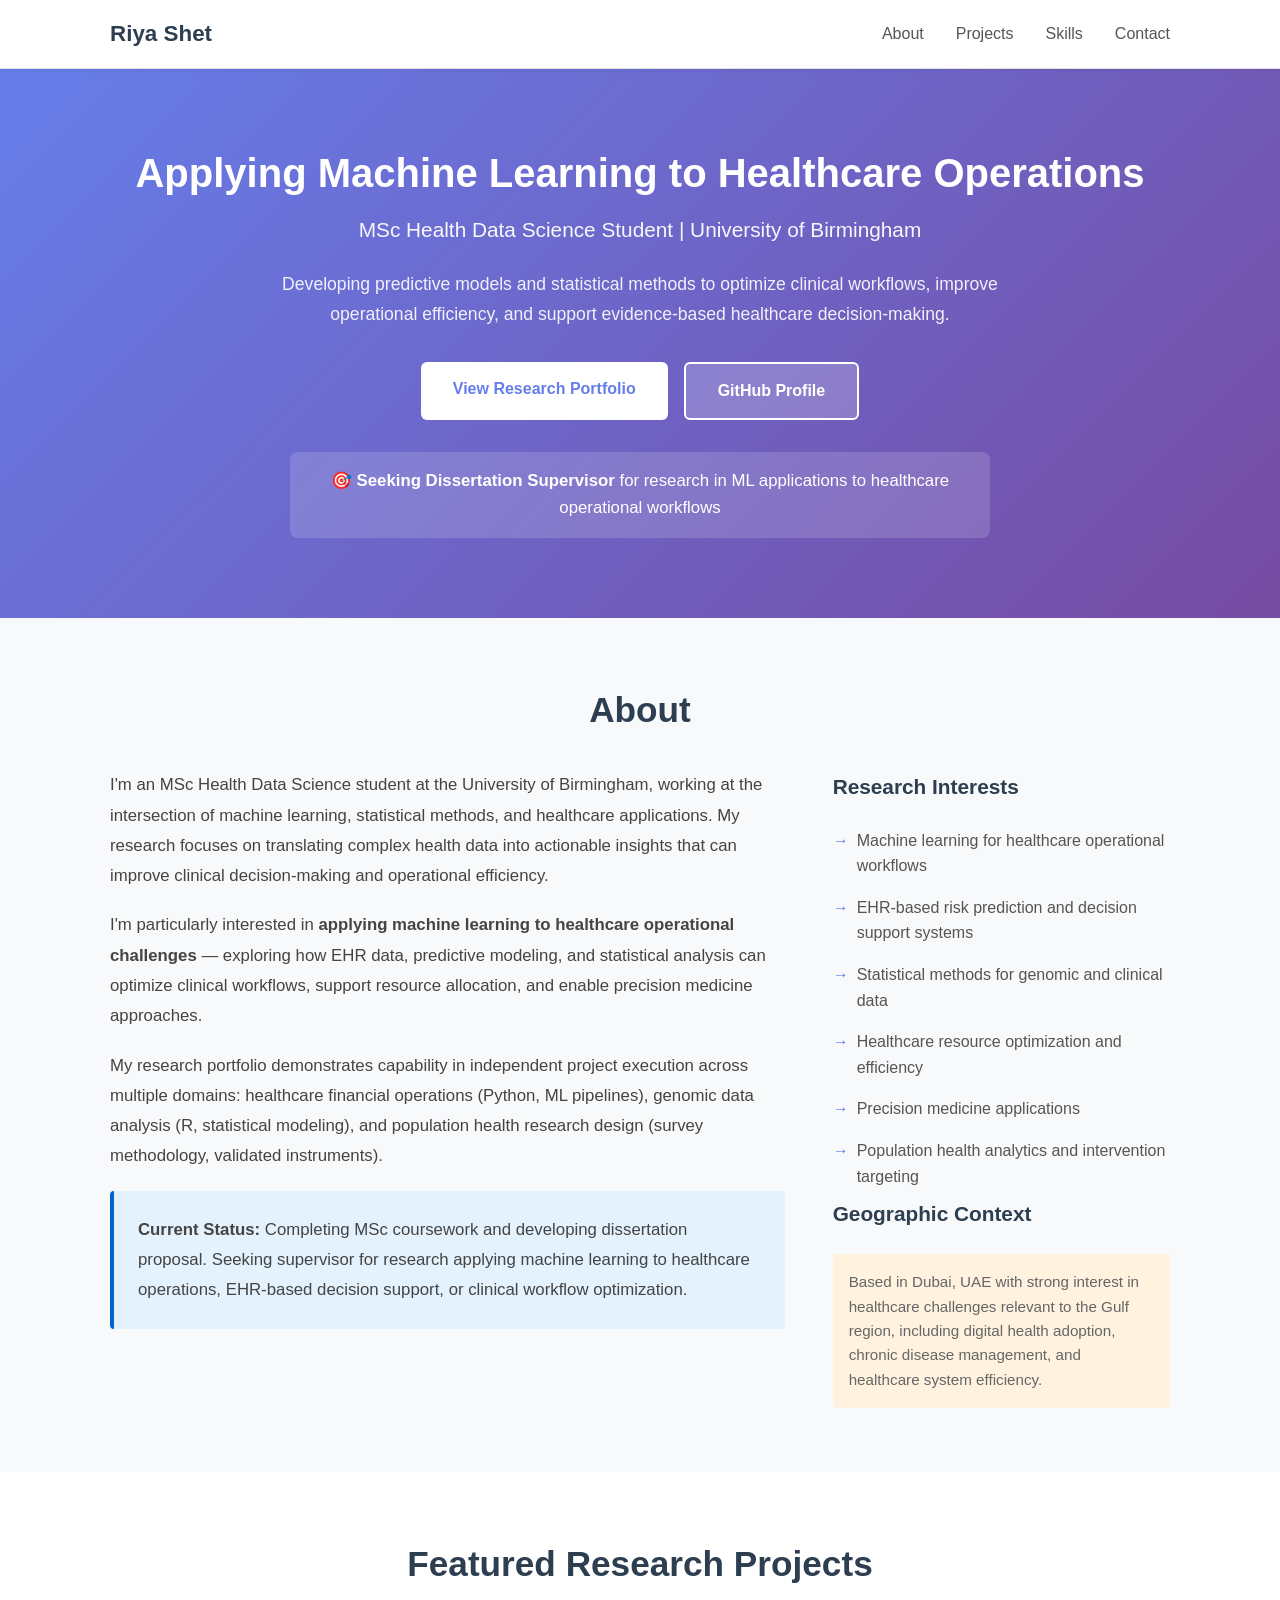
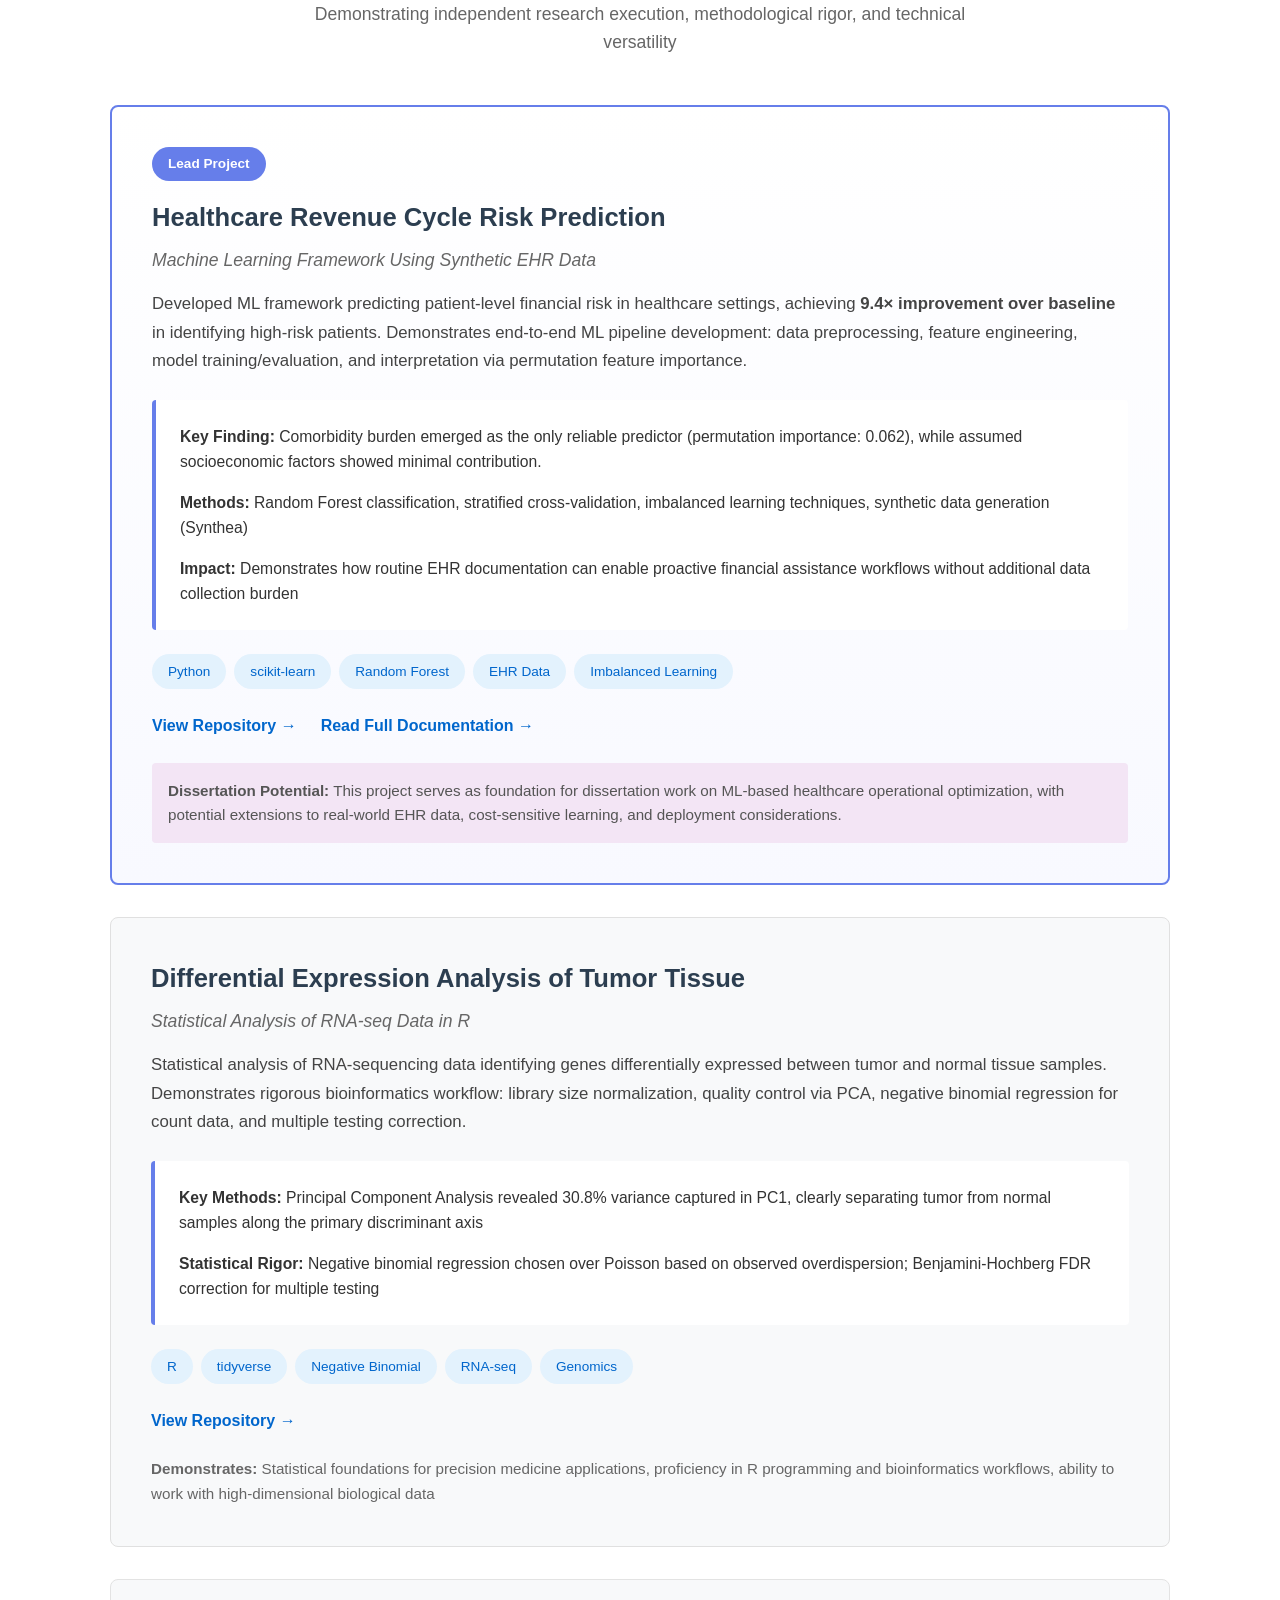
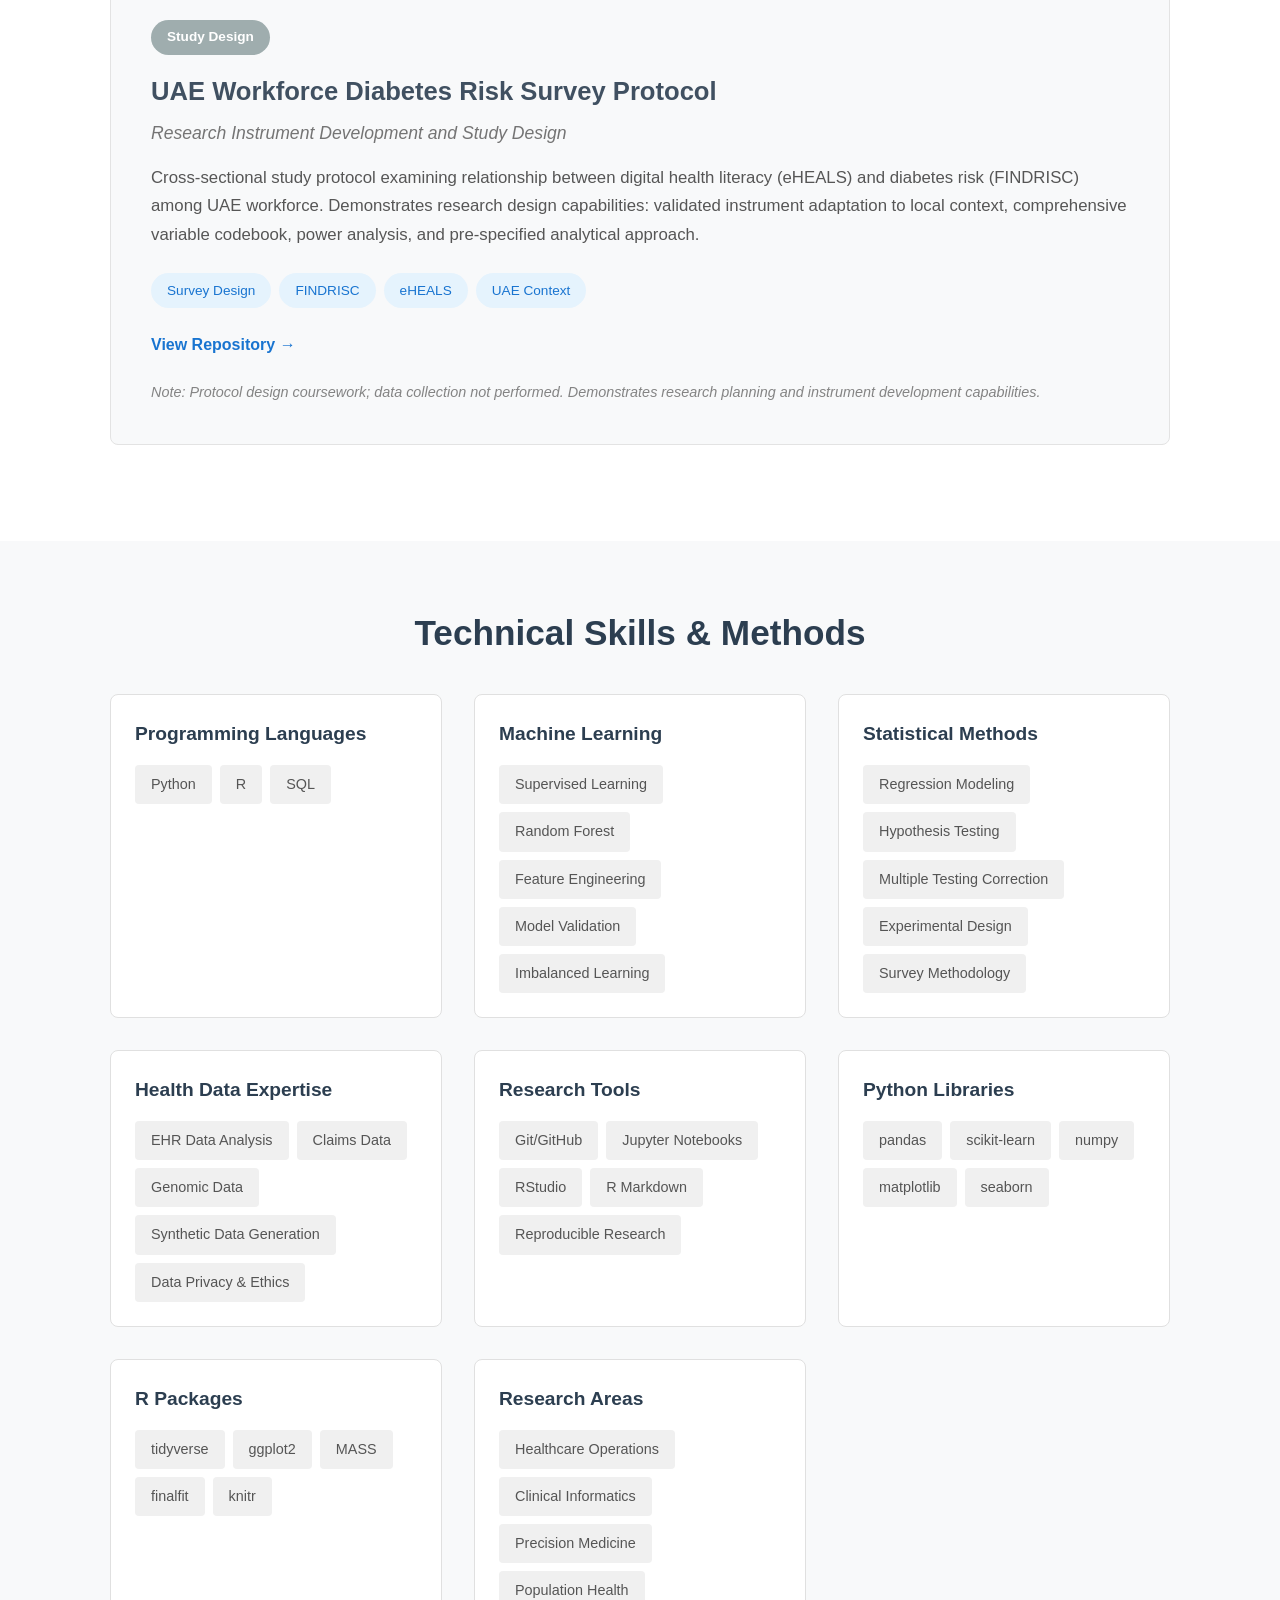
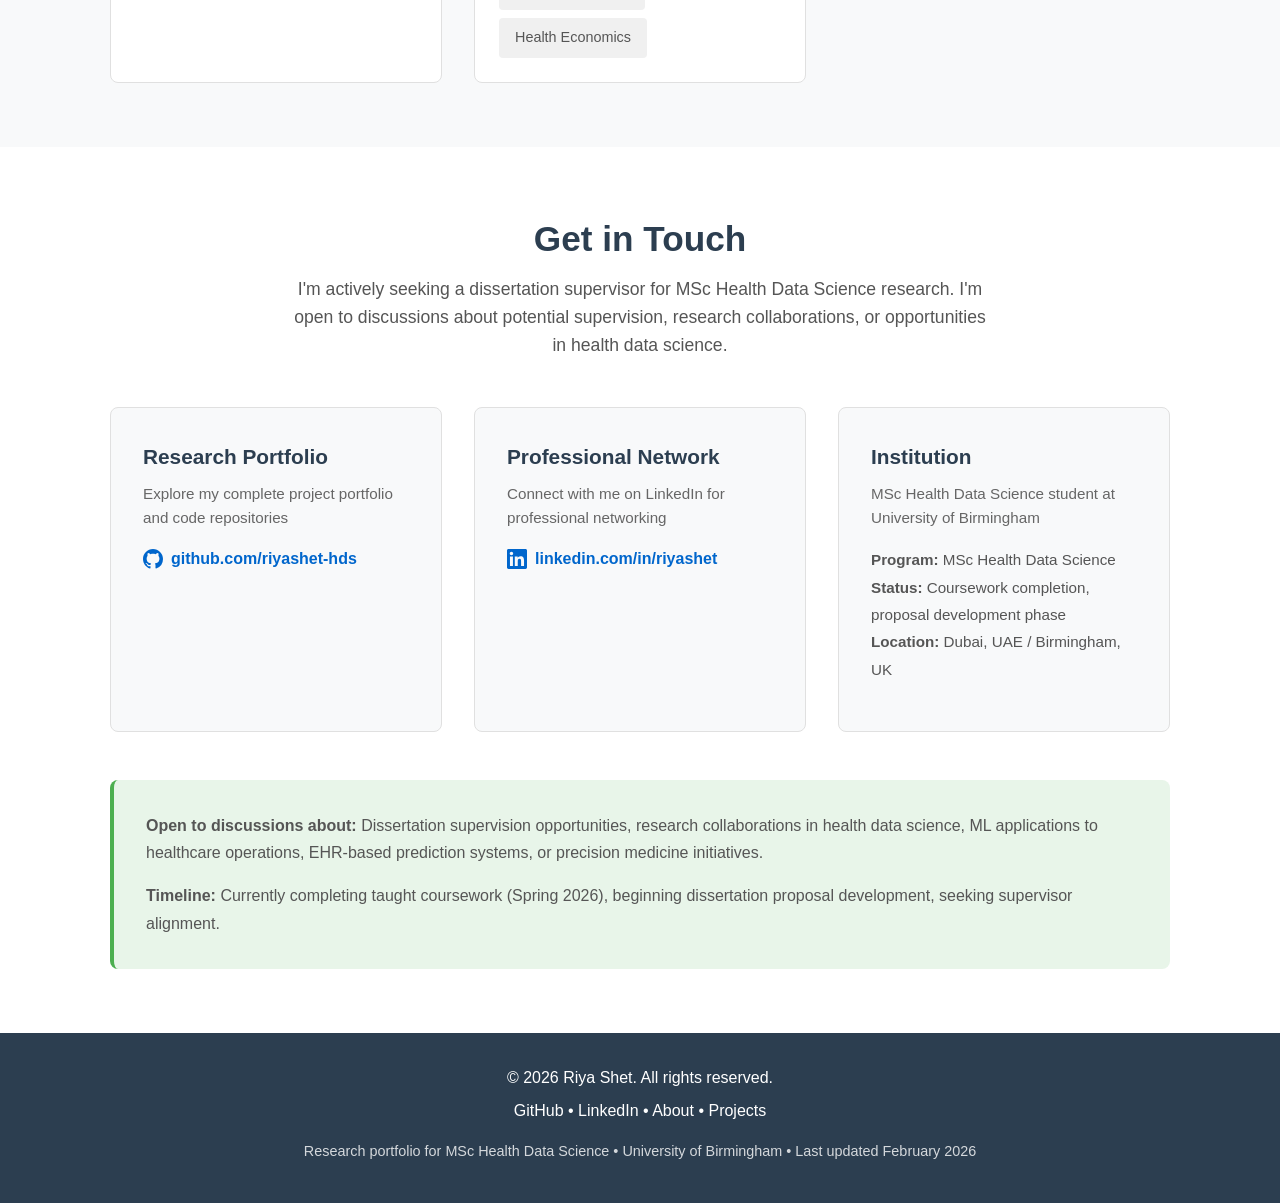
==== index.html @ 06749e17 "Initial website deployment: research portfolio site" ====
<!DOCTYPE html>
<html lang="en">
<head>
    <meta charset="UTF-8">
    <meta name="viewport" content="width=device-width, initial-scale=1.0">
    <meta name="description" content="Riya Shet - MSc Health Data Science student applying machine learning to healthcare operations. Research portfolio and dissertation supervisor seeking.">
    <meta name="keywords" content="health data science, machine learning, healthcare analytics, EHR, University of Birmingham">
    <title>Riya Shet | Health Data Science Research Portfolio</title>
    <link rel="stylesheet" href="styles.css">
</head>
<body>
    <!-- Navigation -->
    <nav class="navbar">
        <div class="container">
            <div class="nav-brand">Riya Shet</div>
            <ul class="nav-menu">
                <li><a href="#about">About</a></li>
                <li><a href="#projects">Projects</a></li>
                <li><a href="#skills">Skills</a></li>
                <li><a href="#contact">Contact</a></li>
            </ul>
        </div>
    </nav>

    <!-- Hero Section -->
    <section class="hero">
        <div class="container">
            <h1 class="hero-title">Applying Machine Learning to Healthcare Operations</h1>
            <p class="hero-subtitle">MSc Health Data Science Student | University of Birmingham</p>
            <p class="hero-description">
                Developing predictive models and statistical methods to optimize clinical workflows, 
                improve operational efficiency, and support evidence-based healthcare decision-making.
            </p>
            <div class="hero-buttons">
                <a href="#projects" class="btn btn-primary">View Research Portfolio</a>
                <a href="https://github.com/riyashet-hds" class="btn btn-secondary" target="_blank">GitHub Profile</a>
            </div>
            <div class="supervisor-seeking">
                <p>🎯 <strong>Seeking Dissertation Supervisor</strong> for research in ML applications to healthcare operational workflows</p>
            </div>
        </div>
    </section>

    <!-- About Section -->
    <section id="about" class="about">
        <div class="container">
            <h2 class="section-title">About</h2>
            <div class="about-content">
                <div class="about-text">
                    <p>
                        I'm an MSc Health Data Science student at the University of Birmingham, 
                        working at the intersection of machine learning, statistical methods, and 
                        healthcare applications. My research focuses on translating complex health 
                        data into actionable insights that can improve clinical decision-making and 
                        operational efficiency.
                    </p>
                    <p>
                        I'm particularly interested in <strong>applying machine learning to healthcare 
                        operational challenges</strong> — exploring how EHR data, predictive modeling, 
                        and statistical analysis can optimize clinical workflows, support resource 
                        allocation, and enable precision medicine approaches.
                    </p>
                    <p>
                        My research portfolio demonstrates capability in independent project execution 
                        across multiple domains: healthcare financial operations (Python, ML pipelines), 
                        genomic data analysis (R, statistical modeling), and population health research 
                        design (survey methodology, validated instruments).
                    </p>
                    <p class="highlight-box">
                        <strong>Current Status:</strong> Completing MSc coursework and developing dissertation 
                        proposal. Seeking supervisor for research applying machine learning to healthcare 
                        operations, EHR-based decision support, or clinical workflow optimization.
                    </p>
                </div>
                <div class="about-research-interests">
                    <h3>Research Interests</h3>
                    <ul class="research-list">
                        <li>Machine learning for healthcare operational workflows</li>
                        <li>EHR-based risk prediction and decision support systems</li>
                        <li>Statistical methods for genomic and clinical data</li>
                        <li>Healthcare resource optimization and efficiency</li>
                        <li>Precision medicine applications</li>
                        <li>Population health analytics and intervention targeting</li>
                    </ul>
                    <h3>Geographic Context</h3>
                    <p class="geography-note">
                        Based in Dubai, UAE with strong interest in healthcare challenges relevant 
                        to the Gulf region, including digital health adoption, chronic disease management, 
                        and healthcare system efficiency.
                    </p>
                </div>
            </div>
        </div>
    </section>

    <!-- Projects Section -->
    <section id="projects" class="projects">
        <div class="container">
            <h2 class="section-title">Featured Research Projects</h2>
            <p class="section-subtitle">
                Demonstrating independent research execution, methodological rigor, and technical versatility
            </p>

            <!-- Project 1: FTR -->
            <div class="project-card featured">
                <div class="project-badge">Lead Project</div>
                <h3 class="project-title">Healthcare Revenue Cycle Risk Prediction</h3>
                <p class="project-tagline">Machine Learning Framework Using Synthetic EHR Data</p>
                <p class="project-description">
                    Developed ML framework predicting patient-level financial risk in healthcare settings, 
                    achieving <strong>9.4× improvement over baseline</strong> in identifying high-risk patients. 
                    Demonstrates end-to-end ML pipeline development: data preprocessing, feature engineering, 
                    model training/evaluation, and interpretation via permutation feature importance.
                </p>
                <div class="project-highlights">
                    <div class="highlight">
                        <strong>Key Finding:</strong> Comorbidity burden emerged as the only reliable predictor 
                        (permutation importance: 0.062), while assumed socioeconomic factors showed minimal contribution.
                    </div>
                    <div class="highlight">
                        <strong>Methods:</strong> Random Forest classification, stratified cross-validation, 
                        imbalanced learning techniques, synthetic data generation (Synthea)
                    </div>
                    <div class="highlight">
                        <strong>Impact:</strong> Demonstrates how routine EHR documentation can enable proactive 
                        financial assistance workflows without additional data collection burden
                    </div>
                </div>
                <div class="project-tech">
                    <span class="tech-tag">Python</span>
                    <span class="tech-tag">scikit-learn</span>
                    <span class="tech-tag">Random Forest</span>
                    <span class="tech-tag">EHR Data</span>
                    <span class="tech-tag">Imbalanced Learning</span>
                </div>
                <div class="project-links">
                    <a href="https://github.com/riyashet-hds/healthcare-ftr-prediction" target="_blank" class="project-link">View Repository →</a>
                    <a href="https://github.com/riyashet-hds/healthcare-ftr-prediction#readme" target="_blank" class="project-link">Read Full Documentation →</a>
                </div>
                <div class="dissertation-connection">
                    <strong>Dissertation Potential:</strong> This project serves as foundation for dissertation work 
                    on ML-based healthcare operational optimization, with potential extensions to real-world EHR data, 
                    cost-sensitive learning, and deployment considerations.
                </div>
            </div>

            <!-- Project 2: Gene Expression -->
            <div class="project-card">
                <h3 class="project-title">Differential Expression Analysis of Tumor Tissue</h3>
                <p class="project-tagline">Statistical Analysis of RNA-seq Data in R</p>
                <p class="project-description">
                    Statistical analysis of RNA-sequencing data identifying genes differentially expressed 
                    between tumor and normal tissue samples. Demonstrates rigorous bioinformatics workflow: 
                    library size normalization, quality control via PCA, negative binomial regression for 
                    count data, and multiple testing correction.
                </p>
                <div class="project-highlights">
                    <div class="highlight">
                        <strong>Key Methods:</strong> Principal Component Analysis revealed 30.8% variance captured 
                        in PC1, clearly separating tumor from normal samples along the primary discriminant axis
                    </div>
                    <div class="highlight">
                        <strong>Statistical Rigor:</strong> Negative binomial regression chosen over Poisson based 
                        on observed overdispersion; Benjamini-Hochberg FDR correction for multiple testing
                    </div>
                </div>
                <div class="project-tech">
                    <span class="tech-tag">R</span>
                    <span class="tech-tag">tidyverse</span>
                    <span class="tech-tag">Negative Binomial</span>
                    <span class="tech-tag">RNA-seq</span>
                    <span class="tech-tag">Genomics</span>
                </div>
                <div class="project-links">
                    <a href="https://github.com/riyashet-hds/gene-expression-analysis" target="_blank" class="project-link">View Repository →</a>
                </div>
                <p class="project-value">
                    <strong>Demonstrates:</strong> Statistical foundations for precision medicine applications, 
                    proficiency in R programming and bioinformatics workflows, ability to work with high-dimensional 
                    biological data
                </p>
            </div>

            <!-- Project 3: Epidemiology Protocol -->
            <div class="project-card supplementary">
                <div class="project-badge secondary">Study Design</div>
                <h3 class="project-title">UAE Workforce Diabetes Risk Survey Protocol</h3>
                <p class="project-tagline">Research Instrument Development and Study Design</p>
                <p class="project-description">
                    Cross-sectional study protocol examining relationship between digital health literacy 
                    (eHEALS) and diabetes risk (FINDRISC) among UAE workforce. Demonstrates research design 
                    capabilities: validated instrument adaptation to local context, comprehensive variable 
                    codebook, power analysis, and pre-specified analytical approach.
                </p>
                <div class="project-tech">
                    <span class="tech-tag">Survey Design</span>
                    <span class="tech-tag">FINDRISC</span>
                    <span class="tech-tag">eHEALS</span>
                    <span class="tech-tag">UAE Context</span>
                </div>
                <div class="project-links">
                    <a href="https://github.com/riyashet-hds/uae-diabetes-survey-protocol" target="_blank" class="project-link">View Repository →</a>
                </div>
                <p class="project-note">
                    <em>Note: Protocol design coursework; data collection not performed. Demonstrates research 
                    planning and instrument development capabilities.</em>
                </p>
            </div>
        </div>
    </section>

    <!-- Skills Section -->
    <section id="skills" class="skills">
        <div class="container">
            <h2 class="section-title">Technical Skills & Methods</h2>
            
            <div class="skills-grid">
                <div class="skill-category">
                    <h3>Programming Languages</h3>
                    <div class="skill-items">
                        <span class="skill-item">Python</span>
                        <span class="skill-item">R</span>
                        <span class="skill-item">SQL</span>
                    </div>
                </div>

                <div class="skill-category">
                    <h3>Machine Learning</h3>
                    <div class="skill-items">
                        <span class="skill-item">Supervised Learning</span>
                        <span class="skill-item">Random Forest</span>
                        <span class="skill-item">Feature Engineering</span>
                        <span class="skill-item">Model Validation</span>
                        <span class="skill-item">Imbalanced Learning</span>
                    </div>
                </div>

                <div class="skill-category">
                    <h3>Statistical Methods</h3>
                    <div class="skill-items">
                        <span class="skill-item">Regression Modeling</span>
                        <span class="skill-item">Hypothesis Testing</span>
                        <span class="skill-item">Multiple Testing Correction</span>
                        <span class="skill-item">Experimental Design</span>
                        <span class="skill-item">Survey Methodology</span>
                    </div>
                </div>

                <div class="skill-category">
                    <h3>Health Data Expertise</h3>
                    <div class="skill-items">
                        <span class="skill-item">EHR Data Analysis</span>
                        <span class="skill-item">Claims Data</span>
                        <span class="skill-item">Genomic Data</span>
                        <span class="skill-item">Synthetic Data Generation</span>
                        <span class="skill-item">Data Privacy & Ethics</span>
                    </div>
                </div>

                <div class="skill-category">
                    <h3>Research Tools</h3>
                    <div class="skill-items">
                        <span class="skill-item">Git/GitHub</span>
                        <span class="skill-item">Jupyter Notebooks</span>
                        <span class="skill-item">RStudio</span>
                        <span class="skill-item">R Markdown</span>
                        <span class="skill-item">Reproducible Research</span>
                    </div>
                </div>

                <div class="skill-category">
                    <h3>Python Libraries</h3>
                    <div class="skill-items">
                        <span class="skill-item">pandas</span>
                        <span class="skill-item">scikit-learn</span>
                        <span class="skill-item">numpy</span>
                        <span class="skill-item">matplotlib</span>
                        <span class="skill-item">seaborn</span>
                    </div>
                </div>

                <div class="skill-category">
                    <h3>R Packages</h3>
                    <div class="skill-items">
                        <span class="skill-item">tidyverse</span>
                        <span class="skill-item">ggplot2</span>
                        <span class="skill-item">MASS</span>
                        <span class="skill-item">finalfit</span>
                        <span class="skill-item">knitr</span>
                    </div>
                </div>

                <div class="skill-category">
                    <h3>Research Areas</h3>
                    <div class="skill-items">
                        <span class="skill-item">Healthcare Operations</span>
                        <span class="skill-item">Clinical Informatics</span>
                        <span class="skill-item">Precision Medicine</span>
                        <span class="skill-item">Population Health</span>
                        <span class="skill-item">Health Economics</span>
                    </div>
                </div>
            </div>
        </div>
    </section>

    <!-- Contact Section -->
    <section id="contact" class="contact">
        <div class="container">
            <h2 class="section-title">Get in Touch</h2>
            <p class="contact-intro">
                I'm actively seeking a dissertation supervisor for MSc Health Data Science research. 
                I'm open to discussions about potential supervision, research collaborations, or 
                opportunities in health data science.
            </p>
            
            <div class="contact-grid">
                <div class="contact-card">
                    <h3>Research Portfolio</h3>
                    <p>Explore my complete project portfolio and code repositories</p>
                    <a href="https://github.com/riyashet-hds" target="_blank" class="contact-link">
                        <svg width="20" height="20" viewBox="0 0 16 16" fill="currentColor">
                            <path d="M8 0C3.58 0 0 3.58 0 8c0 3.54 2.29 6.53 5.47 7.59.4.07.55-.17.55-.38 0-.19-.01-.82-.01-1.49-2.01.37-2.53-.49-2.69-.94-.09-.23-.48-.94-.82-1.13-.28-.15-.68-.52-.01-.53.63-.01 1.08.58 1.23.82.72 1.21 1.87.87 2.33.66.07-.52.28-.87.51-1.07-1.78-.2-3.64-.89-3.64-3.95 0-.87.31-1.59.82-2.15-.08-.2-.36-1.02.08-2.12 0 0 .67-.21 2.2.82.64-.18 1.32-.27 2-.27.68 0 1.36.09 2 .27 1.53-1.04 2.2-.82 2.2-.82.44 1.1.16 1.92.08 2.12.51.56.82 1.27.82 2.15 0 3.07-1.87 3.75-3.65 3.95.29.25.54.73.54 1.48 0 1.07-.01 1.93-.01 2.2 0 .21.15.46.55.38A8.013 8.013 0 0016 8c0-4.42-3.58-8-8-8z"/>
                        </svg>
                        github.com/riyashet-hds
                    </a>
                </div>

                <div class="contact-card">
                    <h3>Professional Network</h3>
                    <p>Connect with me on LinkedIn for professional networking</p>
                    <a href="https://www.linkedin.com/in/riyashet" target="_blank" class="contact-link">
                        <svg width="20" height="20" viewBox="0 0 24 24" fill="currentColor">
                            <path d="M20.447 20.452h-3.554v-5.569c0-1.328-.027-3.037-1.852-3.037-1.853 0-2.136 1.445-2.136 2.939v5.667H9.351V9h3.414v1.561h.046c.477-.9 1.637-1.85 3.37-1.85 3.601 0 4.267 2.37 4.267 5.455v6.286zM5.337 7.433c-1.144 0-2.063-.926-2.063-2.065 0-1.138.92-2.063 2.063-2.063 1.14 0 2.064.925 2.064 2.063 0 1.139-.925 2.065-2.064 2.065zm1.782 13.019H3.555V9h3.564v11.452zM22.225 0H1.771C.792 0 0 .774 0 1.729v20.542C0 23.227.792 24 1.771 24h20.451C23.2 24 24 23.227 24 22.271V1.729C24 .774 23.2 0 22.222 0h.003z"/>
                        </svg>
                        linkedin.com/in/riyashet
                    </a>
                </div>

                <div class="contact-card">
                    <h3>Institution</h3>
                    <p>MSc Health Data Science student at University of Birmingham</p>
                    <p class="institution-info">
                        <strong>Program:</strong> MSc Health Data Science<br>
                        <strong>Status:</strong> Coursework completion, proposal development phase<br>
                        <strong>Location:</strong> Dubai, UAE / Birmingham, UK
                    </p>
                </div>
            </div>

            <div class="contact-note">
                <p>
                    <strong>Open to discussions about:</strong> Dissertation supervision opportunities, 
                    research collaborations in health data science, ML applications to healthcare operations, 
                    EHR-based prediction systems, or precision medicine initiatives.
                </p>
                <p>
                    <strong>Timeline:</strong> Currently completing taught coursework (Spring 2026), 
                    beginning dissertation proposal development, seeking supervisor alignment.
                </p>
            </div>
        </div>
    </section>

    <!-- Footer -->
    <footer class="footer">
        <div class="container">
            <p>&copy; 2026 Riya Shet. All rights reserved.</p>
            <p class="footer-links">
                <a href="https://github.com/riyashet-hds" target="_blank">GitHub</a> • 
                <a href="https://www.linkedin.com/in/riyashet" target="_blank">LinkedIn</a> • 
                <a href="#about">About</a> • 
                <a href="#projects">Projects</a>
            </p>
            <p class="footer-note">
                Research portfolio for MSc Health Data Science • University of Birmingham • Last updated February 2026
            </p>
        </div>
    </footer>

    <script>
        // Smooth scrolling for navigation links
        document.querySelectorAll('a[href^="#"]').forEach(anchor => {
            anchor.addEventListener('click', function (e) {
                e.preventDefault();
                const target = document.querySelector(this.getAttribute('href'));
                if (target) {
                    target.scrollIntoView({
                        behavior: 'smooth',
                        block: 'start'
                    });
                }
            });
        });

        // Add active state to navigation on scroll
        window.addEventListener('scroll', () => {
            const sections = document.querySelectorAll('section[id]');
            const navLinks = document.querySelectorAll('.nav-menu a');
            
            let current = '';
            sections.forEach(section => {
                const sectionTop = section.offsetTop;
                const sectionHeight = section.clientHeight;
                if (window.pageYOffset >= sectionTop - 100) {
                    current = section.getAttribute('id');
                }
            });

            navLinks.forEach(link => {
                link.classList.remove('active');
                if (link.getAttribute('href') === `#${current}`) {
                    link.classList.add('active');
                }
            });
        });
    </script>
</body>
</html>
---- styles.css ----
/* ===========================================
   CSS Reset and Base Styles
   =========================================== */
* {
    margin: 0;
    padding: 0;
    box-sizing: border-box;
}

html {
    scroll-behavior: smooth;
}

body {
    font-family: -apple-system, BlinkMacSystemFont, 'Segoe UI', 'Roboto', 'Helvetica', 'Arial', sans-serif;
    line-height: 1.6;
    color: #333;
    background-color: #ffffff;
}

.container {
    max-width: 1100px;
    margin: 0 auto;
    padding: 0 20px;
}

/* ===========================================
   Navigation
   =========================================== */
.navbar {
    background-color: #ffffff;
    border-bottom: 1px solid #e0e0e0;
    position: sticky;
    top: 0;
    z-index: 1000;
    box-shadow: 0 2px 4px rgba(0,0,0,0.05);
}

.navbar .container {
    display: flex;
    justify-content: space-between;
    align-items: center;
    padding: 1rem 20px;
}

.nav-brand {
    font-size: 1.4rem;
    font-weight: 600;
    color: #2c3e50;
}

.nav-menu {
    display: flex;
    list-style: none;
    gap: 2rem;
}

.nav-menu a {
    text-decoration: none;
    color: #555;
    font-weight: 500;
    transition: color 0.3s ease;
}

.nav-menu a:hover,
.nav-menu a.active {
    color: #0066cc;
}

/* ===========================================
   Hero Section
   =========================================== */
.hero {
    background: linear-gradient(135deg, #667eea 0%, #764ba2 100%);
    color: white;
    padding: 5rem 0;
    text-align: center;
}

.hero-title {
    font-size: 2.5rem;
    font-weight: 700;
    margin-bottom: 1rem;
    line-height: 1.2;
}

.hero-subtitle {
    font-size: 1.3rem;
    margin-bottom: 1.5rem;
    opacity: 0.95;
}

.hero-description {
    font-size: 1.1rem;
    max-width: 800px;
    margin: 0 auto 2rem;
    opacity: 0.9;
    line-height: 1.7;
}

.hero-buttons {
    display: flex;
    gap: 1rem;
    justify-content: center;
    margin-bottom: 2rem;
}

.btn {
    padding: 0.9rem 2rem;
    border-radius: 6px;
    text-decoration: none;
    font-weight: 600;
    transition: all 0.3s ease;
    display: inline-block;
}

.btn-primary {
    background-color: white;
    color: #667eea;
}

.btn-primary:hover {
    transform: translateY(-2px);
    box-shadow: 0 4px 12px rgba(0,0,0,0.2);
}

.btn-secondary {
    background-color: rgba(255,255,255,0.2);
    color: white;
    border: 2px solid white;
}

.btn-secondary:hover {
    background-color: rgba(255,255,255,0.3);
    transform: translateY(-2px);
}

.supervisor-seeking {
    background-color: rgba(255,255,255,0.15);
    padding: 1rem 2rem;
    border-radius: 8px;
    max-width: 700px;
    margin: 0 auto;
}

.supervisor-seeking p {
    font-size: 1.05rem;
    margin: 0;
}

/* ===========================================
   Section Styling
   =========================================== */
section {
    padding: 4rem 0;
}

.section-title {
    font-size: 2.2rem;
    color: #2c3e50;
    margin-bottom: 0.5rem;
    text-align: center;
}

.section-subtitle {
    text-align: center;
    color: #666;
    font-size: 1.1rem;
    margin-bottom: 3rem;
    max-width: 700px;
    margin-left: auto;
    margin-right: auto;
}

/* ===========================================
   About Section
   =========================================== */
.about {
    background-color: #f8f9fa;
}

.about-content {
    display: grid;
    grid-template-columns: 2fr 1fr;
    gap: 3rem;
    margin-top: 2rem;
}

.about-text p {
    margin-bottom: 1.2rem;
    font-size: 1.05rem;
    line-height: 1.8;
    color: #444;
}

.highlight-box {
    background-color: #e3f2fd;
    padding: 1.5rem;
    border-left: 4px solid #0066cc;
    border-radius: 4px;
}

.about-research-interests h3 {
    color: #2c3e50;
    margin-bottom: 1rem;
    font-size: 1.3rem;
}

.research-list {
    list-style: none;
    padding-left: 0;
}

.research-list li {
    padding: 0.5rem 0;
    padding-left: 1.5rem;
    position: relative;
    color: #555;
}

.research-list li:before {
    content: "→";
    position: absolute;
    left: 0;
    color: #667eea;
    font-weight: bold;
}

.geography-note {
    background-color: #fff3e0;
    padding: 1rem;
    border-radius: 4px;
    margin-top: 1.5rem;
    font-size: 0.95rem;
    color: #666;
}

/* ===========================================
   Projects Section
   =========================================== */
.projects {
    background-color: #ffffff;
}

.project-card {
    background-color: #f8f9fa;
    border: 1px solid #e0e0e0;
    border-radius: 8px;
    padding: 2.5rem;
    margin-bottom: 2rem;
    transition: transform 0.3s ease, box-shadow 0.3s ease;
    position: relative;
}

.project-card:hover {
    transform: translateY(-4px);
    box-shadow: 0 8px 24px rgba(0,0,0,0.1);
}

.project-card.featured {
    border: 2px solid #667eea;
    background: linear-gradient(to bottom, #ffffff 0%, #f8f9ff 100%);
}

.project-card.supplementary {
    opacity: 0.9;
}

.project-badge {
    display: inline-block;
    background-color: #667eea;
    color: white;
    padding: 0.4rem 1rem;
    border-radius: 20px;
    font-size: 0.85rem;
    font-weight: 600;
    margin-bottom: 1rem;
}

.project-badge.secondary {
    background-color: #95a5a6;
}

.project-title {
    font-size: 1.6rem;
    color: #2c3e50;
    margin-bottom: 0.5rem;
}

.project-tagline {
    color: #666;
    font-size: 1.1rem;
    margin-bottom: 1rem;
    font-style: italic;
}

.project-description {
    font-size: 1.05rem;
    line-height: 1.7;
    color: #444;
    margin-bottom: 1.5rem;
}

.project-highlights {
    background-color: #ffffff;
    border-left: 4px solid #667eea;
    padding: 1.5rem;
    margin: 1.5rem 0;
    border-radius: 4px;
}

.highlight {
    margin-bottom: 1rem;
    font-size: 0.98rem;
    line-height: 1.6;
}

.highlight:last-child {
    margin-bottom: 0;
}

.project-tech {
    display: flex;
    flex-wrap: wrap;
    gap: 0.5rem;
    margin: 1.5rem 0;
}

.tech-tag {
    background-color: #e3f2fd;
    color: #0066cc;
    padding: 0.4rem 1rem;
    border-radius: 20px;
    font-size: 0.85rem;
    font-weight: 500;
}

.project-links {
    display: flex;
    gap: 1.5rem;
    margin: 1.5rem 0;
}

.project-link {
    color: #0066cc;
    text-decoration: none;
    font-weight: 600;
    font-size: 1rem;
    transition: color 0.3s ease;
}

.project-link:hover {
    color: #667eea;
    text-decoration: underline;
}

.dissertation-connection {
    background-color: #f3e5f5;
    padding: 1rem;
    border-radius: 4px;
    margin-top: 1.5rem;
    font-size: 0.95rem;
    color: #555;
}

.project-value {
    margin-top: 1rem;
    font-size: 0.95rem;
    color: #666;
}

.project-note {
    font-size: 0.9rem;
    color: #777;
    margin-top: 1rem;
}

/* ===========================================
   Skills Section
   =========================================== */
.skills {
    background-color: #f8f9fa;
}

.skills-grid {
    display: grid;
    grid-template-columns: repeat(auto-fit, minmax(280px, 1fr));
    gap: 2rem;
    margin-top: 2rem;
}

.skill-category {
    background-color: white;
    padding: 1.5rem;
    border-radius: 8px;
    border: 1px solid #e0e0e0;
}

.skill-category h3 {
    color: #2c3e50;
    margin-bottom: 1rem;
    font-size: 1.2rem;
}

.skill-items {
    display: flex;
    flex-wrap: wrap;
    gap: 0.5rem;
}

.skill-item {
    background-color: #f0f0f0;
    padding: 0.5rem 1rem;
    border-radius: 4px;
    font-size: 0.9rem;
    color: #555;
}

/* ===========================================
   Contact Section
   =========================================== */
.contact {
    background-color: #ffffff;
}

.contact-intro {
    text-align: center;
    font-size: 1.1rem;
    max-width: 700px;
    margin: 0 auto 3rem;
    color: #555;
}

.contact-grid {
    display: grid;
    grid-template-columns: repeat(auto-fit, minmax(300px, 1fr));
    gap: 2rem;
    margin-bottom: 3rem;
}

.contact-card {
    background-color: #f8f9fa;
    padding: 2rem;
    border-radius: 8px;
    border: 1px solid #e0e0e0;
}

.contact-card h3 {
    color: #2c3e50;
    margin-bottom: 0.5rem;
    font-size: 1.3rem;
}

.contact-card p {
    color: #666;
    margin-bottom: 1rem;
    font-size: 0.95rem;
}

.contact-link {
    display: inline-flex;
    align-items: center;
    gap: 0.5rem;
    color: #0066cc;
    text-decoration: none;
    font-weight: 600;
    transition: color 0.3s ease;
}

.contact-link:hover {
    color: #667eea;
}

.institution-info {
    line-height: 1.8;
    font-size: 0.95rem !important;
    color: #555 !important;
}

.contact-note {
    background-color: #e8f5e9;
    padding: 2rem;
    border-radius: 8px;
    border-left: 4px solid #4caf50;
}

.contact-note p {
    margin-bottom: 1rem;
    color: #555;
    line-height: 1.7;
}

.contact-note p:last-child {
    margin-bottom: 0;
}

/* ===========================================
   Footer
   =========================================== */
.footer {
    background-color: #2c3e50;
    color: white;
    padding: 2rem 0;
    text-align: center;
}

.footer p {
    margin-bottom: 0.5rem;
}

.footer-links a {
    color: white;
    text-decoration: none;
    transition: color 0.3s ease;
}

.footer-links a:hover {
    color: #667eea;
}

.footer-note {
    font-size: 0.9rem;
    opacity: 0.8;
    margin-top: 1rem !important;
}

/* ===========================================
   Responsive Design
   =========================================== */
@media (max-width: 768px) {
    .nav-menu {
        gap: 1rem;
        font-size: 0.9rem;
    }
    
    .hero-title {
        font-size: 2rem;
    }
    
    .hero-subtitle {
        font-size: 1.1rem;
    }
    
    .hero-description {
        font-size: 1rem;
    }
    
    .hero-buttons {
        flex-direction: column;
        align-items: stretch;
    }
    
    .about-content {
        grid-template-columns: 1fr;
        gap: 2rem;
    }
    
    .skills-grid {
        grid-template-columns: 1fr;
    }
    
    .contact-grid {
        grid-template-columns: 1fr;
    }
    
    .project-links {
        flex-direction: column;
        gap: 0.5rem;
    }
}

@media (max-width: 480px) {
    .hero {
        padding: 3rem 0;
    }
    
    section {
        padding: 3rem 0;
    }
    
    .section-title {
        font-size: 1.8rem;
    }
    
    .project-card {
        padding: 1.5rem;
    }
}
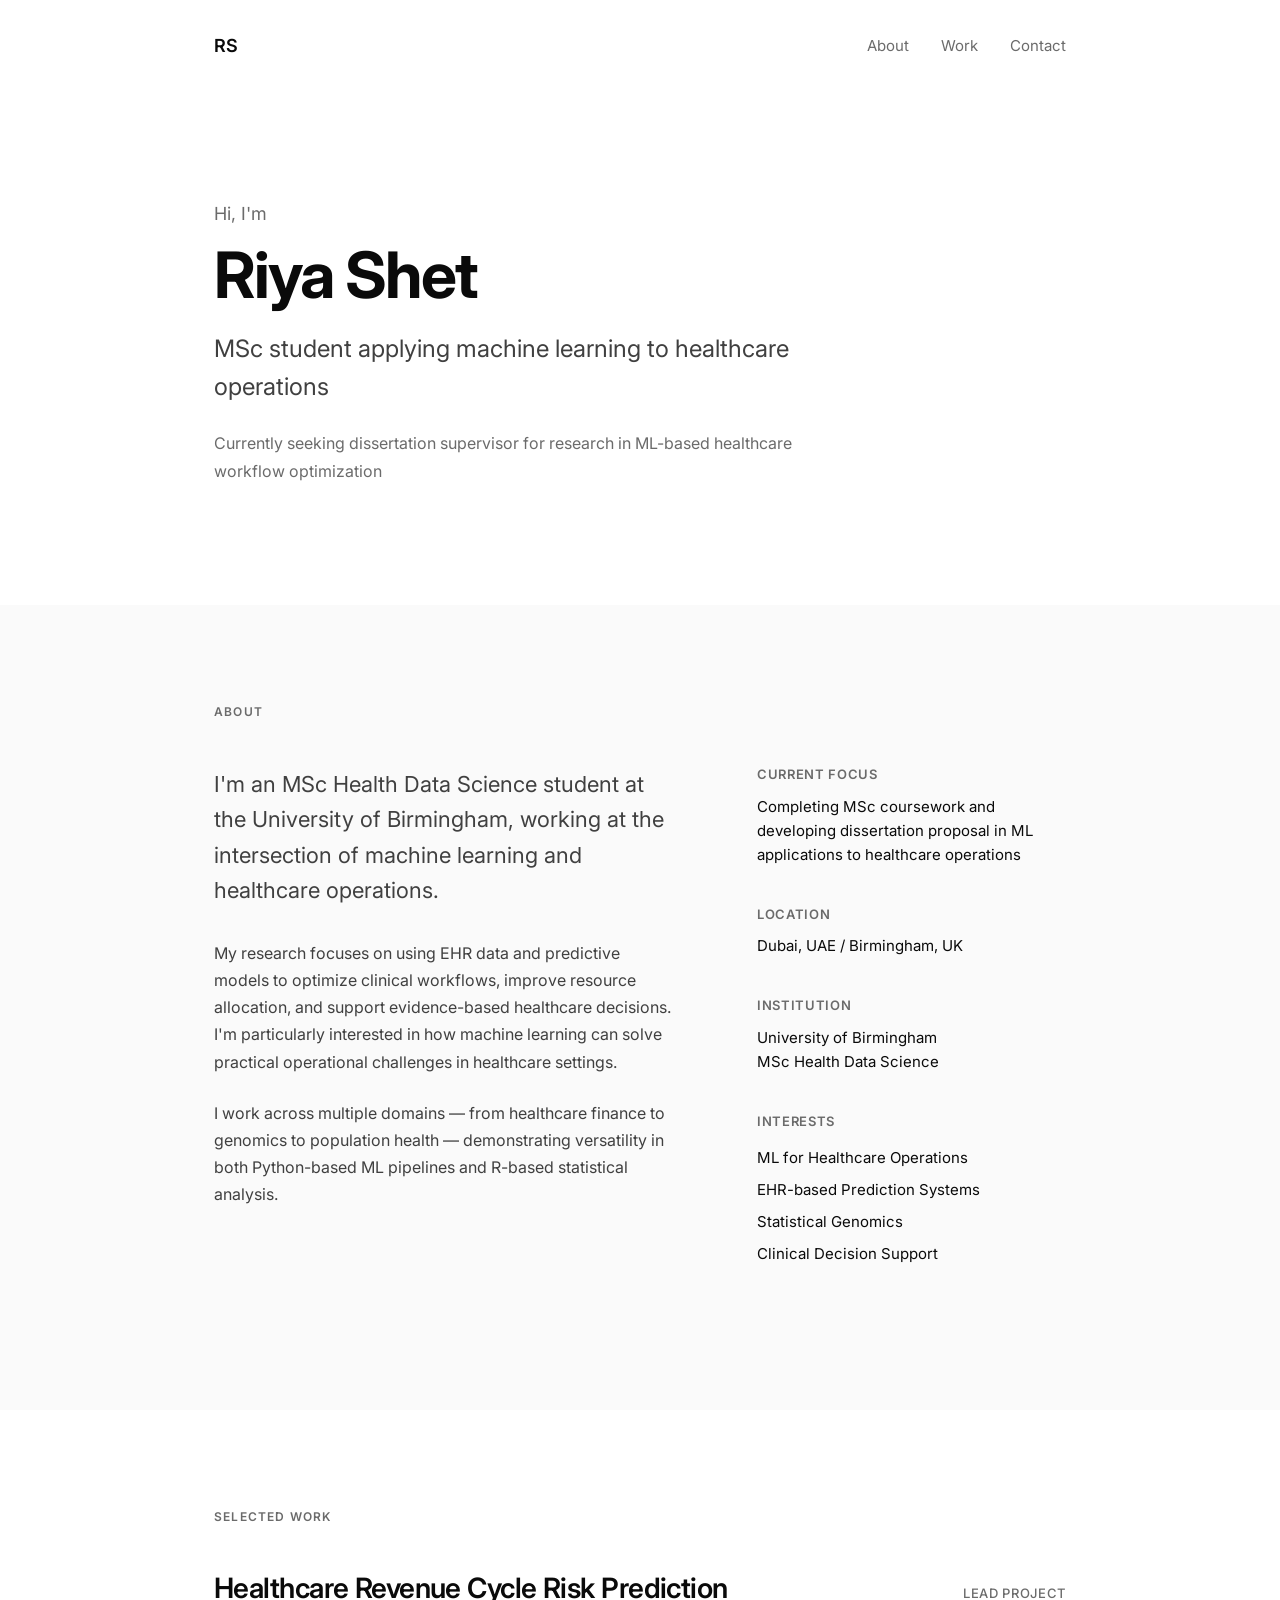
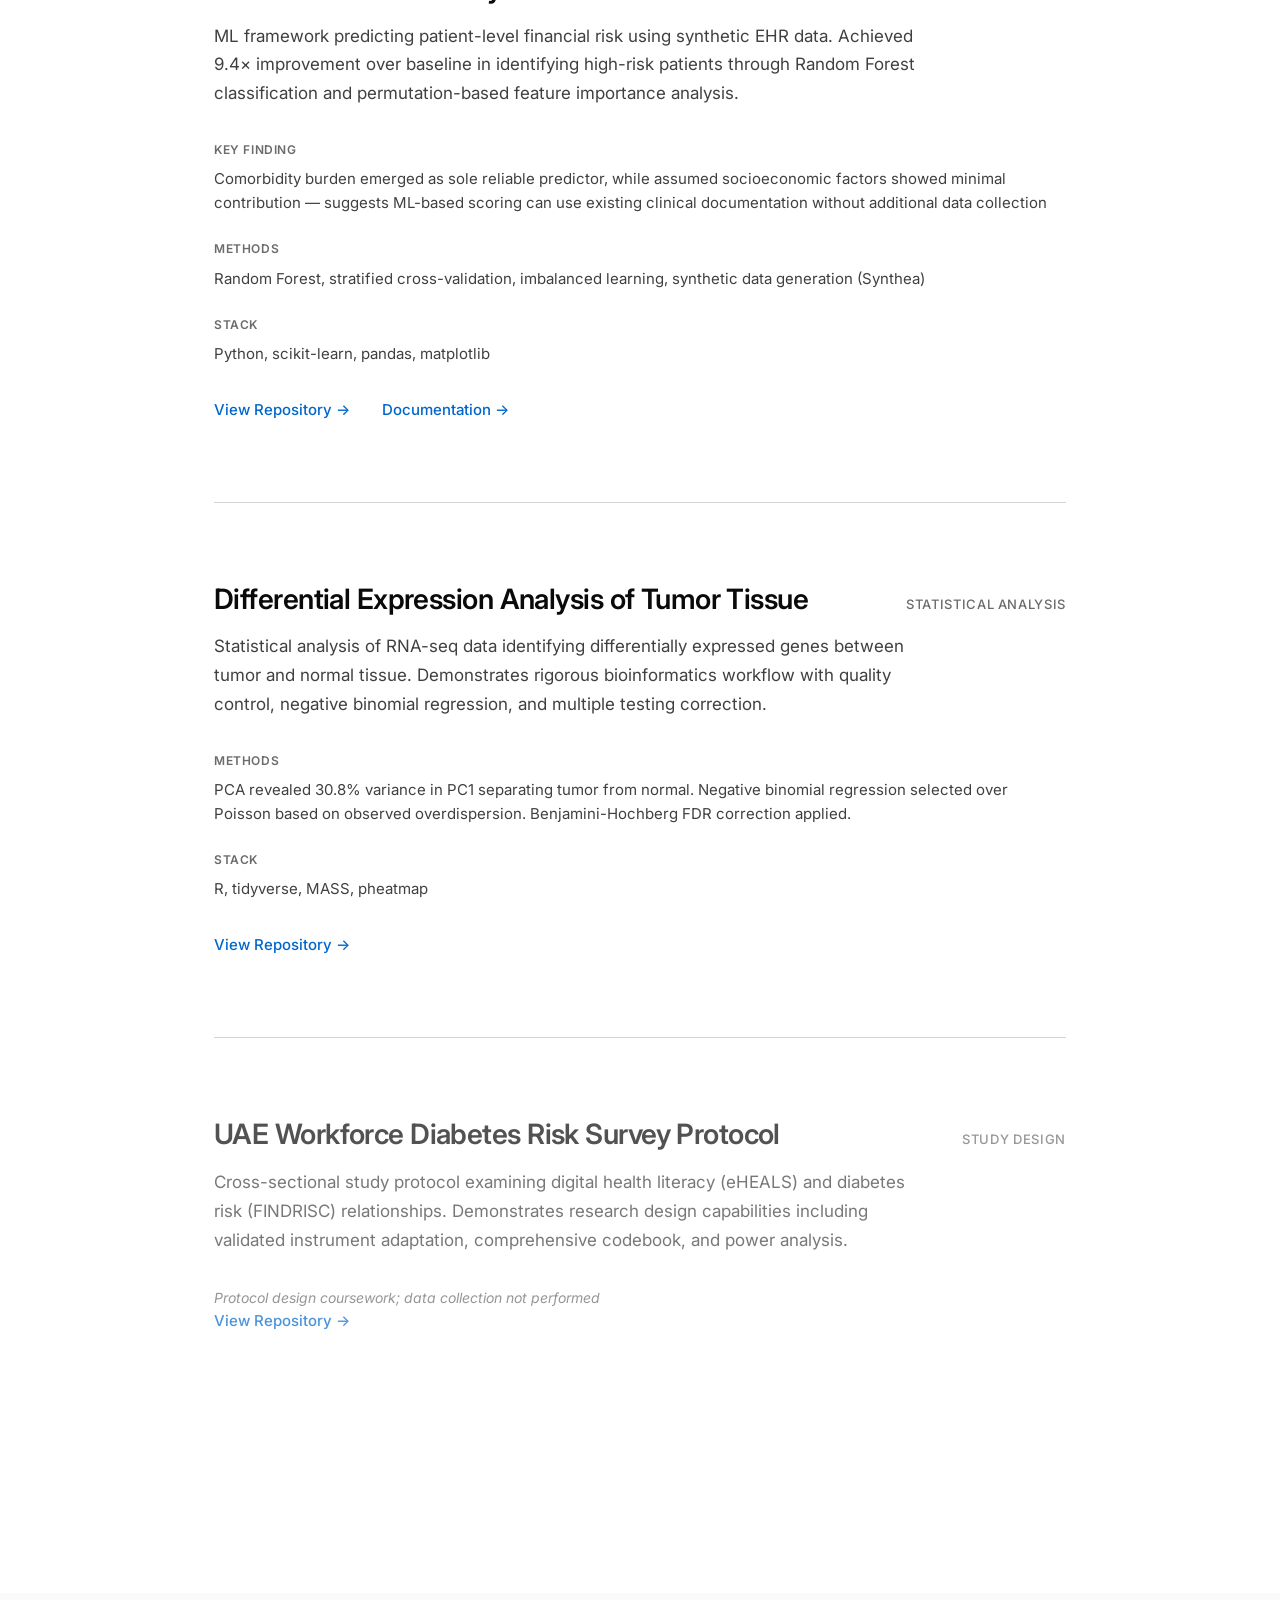
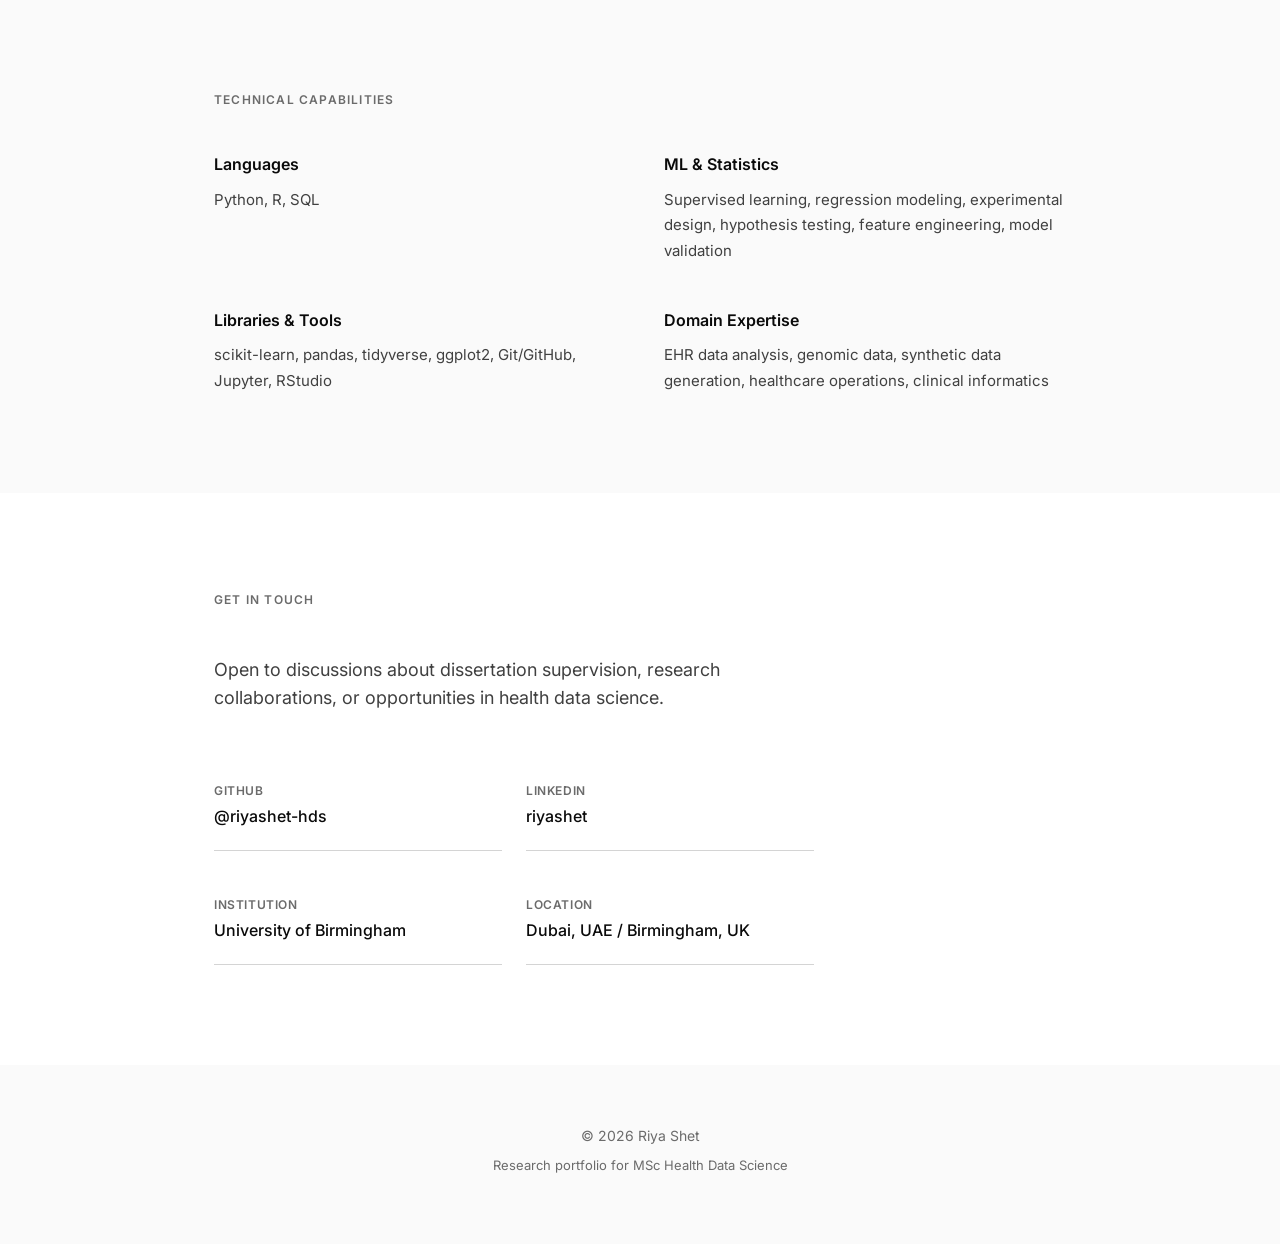
==== commit 08162b88: "Deploy minimal portfolio design" ====
--- a/index.html
+++ b/index.html
@@ -3,416 +3,284 @@
 <head>
     <meta charset="UTF-8">
     <meta name="viewport" content="width=device-width, initial-scale=1.0">
-    <meta name="description" content="Riya Shet - MSc Health Data Science student applying machine learning to healthcare operations. Research portfolio and dissertation supervisor seeking.">
-    <meta name="keywords" content="health data science, machine learning, healthcare analytics, EHR, University of Birmingham">
-    <title>Riya Shet | Health Data Science Research Portfolio</title>
+    <meta name="description" content="Riya Shet - MSc Health Data Science student applying machine learning to healthcare operations.">
+    <title>Riya Shet</title>
     <link rel="stylesheet" href="styles.css">
+    <link rel="preconnect" href="https://fonts.googleapis.com">
+    <link rel="preconnect" href="https://fonts.gstatic.com" crossorigin>
+    <link href="https://fonts.googleapis.com/css2?family=Inter:wght@300;400;500;600;700&display=swap" rel="stylesheet">
 </head>
 <body>
-    <!-- Navigation -->
-    <nav class="navbar">
-        <div class="container">
-            <div class="nav-brand">Riya Shet</div>
-            <ul class="nav-menu">
-                <li><a href="#about">About</a></li>
-                <li><a href="#projects">Projects</a></li>
-                <li><a href="#skills">Skills</a></li>
-                <li><a href="#contact">Contact</a></li>
-            </ul>
-        </div>
-    </nav>
-
-    <!-- Hero Section -->
+    <!-- Simple Header -->
+    <header>
+        <nav>
+            <a href="#" class="logo">RS</a>
+            <div class="nav-links">
+                <a href="#about">About</a>
+                <a href="#work">Work</a>
+                <a href="#contact">Contact</a>
+            </div>
+        </nav>
+    </header>
+
+    <!-- Hero -->
     <section class="hero">
         <div class="container">
-            <h1 class="hero-title">Applying Machine Learning to Healthcare Operations</h1>
-            <p class="hero-subtitle">MSc Health Data Science Student | University of Birmingham</p>
-            <p class="hero-description">
-                Developing predictive models and statistical methods to optimize clinical workflows, 
-                improve operational efficiency, and support evidence-based healthcare decision-making.
-            </p>
-            <div class="hero-buttons">
-                <a href="#projects" class="btn btn-primary">View Research Portfolio</a>
-                <a href="https://github.com/riyashet-hds" class="btn btn-secondary" target="_blank">GitHub Profile</a>
-            </div>
-            <div class="supervisor-seeking">
-                <p>🎯 <strong>Seeking Dissertation Supervisor</strong> for research in ML applications to healthcare operational workflows</p>
-            </div>
-        </div>
-    </section>
-
-    <!-- About Section -->
+            <p class="intro-text">Hi, I'm</p>
+            <h1 class="name">Riya Shet</h1>
+            <p class="tagline">MSc student applying machine learning to healthcare operations</p>
+            <p class="seeking">Currently seeking dissertation supervisor for research in ML-based healthcare workflow optimization</p>
+        </div>
+    </section>
+
+    <!-- About -->
     <section id="about" class="about">
         <div class="container">
-            <h2 class="section-title">About</h2>
-            <div class="about-content">
-                <div class="about-text">
-                    <p>
+            <h2 class="section-label">About</h2>
+            
+            <div class="about-grid">
+                <div class="about-main">
+                    <p class="large-text">
                         I'm an MSc Health Data Science student at the University of Birmingham, 
-                        working at the intersection of machine learning, statistical methods, and 
-                        healthcare applications. My research focuses on translating complex health 
-                        data into actionable insights that can improve clinical decision-making and 
-                        operational efficiency.
+                        working at the intersection of machine learning and healthcare operations.
                     </p>
                     <p>
-                        I'm particularly interested in <strong>applying machine learning to healthcare 
-                        operational challenges</strong> — exploring how EHR data, predictive modeling, 
-                        and statistical analysis can optimize clinical workflows, support resource 
-                        allocation, and enable precision medicine approaches.
+                        My research focuses on using EHR data and predictive models to optimize clinical 
+                        workflows, improve resource allocation, and support evidence-based healthcare decisions. 
+                        I'm particularly interested in how machine learning can solve practical operational 
+                        challenges in healthcare settings.
                     </p>
                     <p>
-                        My research portfolio demonstrates capability in independent project execution 
-                        across multiple domains: healthcare financial operations (Python, ML pipelines), 
-                        genomic data analysis (R, statistical modeling), and population health research 
-                        design (survey methodology, validated instruments).
+                        I work across multiple domains — from healthcare finance to genomics to population 
+                        health — demonstrating versatility in both Python-based ML pipelines and R-based 
+                        statistical analysis.
                     </p>
-                    <p class="highlight-box">
-                        <strong>Current Status:</strong> Completing MSc coursework and developing dissertation 
-                        proposal. Seeking supervisor for research applying machine learning to healthcare 
-                        operations, EHR-based decision support, or clinical workflow optimization.
-                    </p>
-                </div>
-                <div class="about-research-interests">
-                    <h3>Research Interests</h3>
-                    <ul class="research-list">
-                        <li>Machine learning for healthcare operational workflows</li>
-                        <li>EHR-based risk prediction and decision support systems</li>
-                        <li>Statistical methods for genomic and clinical data</li>
-                        <li>Healthcare resource optimization and efficiency</li>
-                        <li>Precision medicine applications</li>
-                        <li>Population health analytics and intervention targeting</li>
-                    </ul>
-                    <h3>Geographic Context</h3>
-                    <p class="geography-note">
-                        Based in Dubai, UAE with strong interest in healthcare challenges relevant 
-                        to the Gulf region, including digital health adoption, chronic disease management, 
-                        and healthcare system efficiency.
-                    </p>
-                </div>
-            </div>
-        </div>
-    </section>
-
-    <!-- Projects Section -->
-    <section id="projects" class="projects">
-        <div class="container">
-            <h2 class="section-title">Featured Research Projects</h2>
-            <p class="section-subtitle">
-                Demonstrating independent research execution, methodological rigor, and technical versatility
+                </div>
+                
+                <div class="about-sidebar">
+                    <div class="info-block">
+                        <h3>Current Focus</h3>
+                        <p>Completing MSc coursework and developing dissertation proposal in ML applications to healthcare operations</p>
+                    </div>
+                    
+                    <div class="info-block">
+                        <h3>Location</h3>
+                        <p>Dubai, UAE / Birmingham, UK</p>
+                    </div>
+                    
+                    <div class="info-block">
+                        <h3>Institution</h3>
+                        <p>University of Birmingham<br>MSc Health Data Science</p>
+                    </div>
+                    
+                    <div class="info-block">
+                        <h3>Interests</h3>
+                        <ul class="simple-list">
+                            <li>ML for Healthcare Operations</li>
+                            <li>EHR-based Prediction Systems</li>
+                            <li>Statistical Genomics</li>
+                            <li>Clinical Decision Support</li>
+                        </ul>
+                    </div>
+                </div>
+            </div>
+        </div>
+    </section>
+
+    <!-- Work -->
+    <section id="work" class="work">
+        <div class="container">
+            <h2 class="section-label">Selected Work</h2>
+            
+            <!-- Project 1 -->
+            <article class="project">
+                <div class="project-header">
+                    <h3 class="project-title">Healthcare Revenue Cycle Risk Prediction</h3>
+                    <span class="project-type">Lead Project</span>
+                </div>
+                
+                <p class="project-description">
+                    ML framework predicting patient-level financial risk using synthetic EHR data. 
+                    Achieved 9.4× improvement over baseline in identifying high-risk patients through 
+                    Random Forest classification and permutation-based feature importance analysis.
+                </p>
+                
+                <div class="project-details">
+                    <div class="detail-item">
+                        <span class="detail-label">Key Finding</span>
+                        <p>Comorbidity burden emerged as sole reliable predictor, while assumed socioeconomic 
+                        factors showed minimal contribution — suggests ML-based scoring can use existing 
+                        clinical documentation without additional data collection</p>
+                    </div>
+                    
+                    <div class="detail-item">
+                        <span class="detail-label">Methods</span>
+                        <p>Random Forest, stratified cross-validation, imbalanced learning, synthetic data generation (Synthea)</p>
+                    </div>
+                    
+                    <div class="detail-item">
+                        <span class="detail-label">Stack</span>
+                        <p>Python, scikit-learn, pandas, matplotlib</p>
+                    </div>
+                </div>
+                
+                <div class="project-links">
+                    <a href="https://github.com/riyashet-hds/healthcare-ftr-prediction" target="_blank" class="link-arrow">View Repository →</a>
+                    <a href="https://github.com/riyashet-hds/healthcare-ftr-prediction#readme" target="_blank" class="link-arrow">Documentation →</a>
+                </div>
+            </article>
+
+            <!-- Project 2 -->
+            <article class="project">
+                <div class="project-header">
+                    <h3 class="project-title">Differential Expression Analysis of Tumor Tissue</h3>
+                    <span class="project-type">Statistical Analysis</span>
+                </div>
+                
+                <p class="project-description">
+                    Statistical analysis of RNA-seq data identifying differentially expressed genes between 
+                    tumor and normal tissue. Demonstrates rigorous bioinformatics workflow with quality control, 
+                    negative binomial regression, and multiple testing correction.
+                </p>
+                
+                <div class="project-details">
+                    <div class="detail-item">
+                        <span class="detail-label">Methods</span>
+                        <p>PCA revealed 30.8% variance in PC1 separating tumor from normal. Negative binomial 
+                        regression selected over Poisson based on observed overdispersion. Benjamini-Hochberg 
+                        FDR correction applied.</p>
+                    </div>
+                    
+                    <div class="detail-item">
+                        <span class="detail-label">Stack</span>
+                        <p>R, tidyverse, MASS, pheatmap</p>
+                    </div>
+                </div>
+                
+                <div class="project-links">
+                    <a href="https://github.com/riyashet-hds/gene-expression-analysis" target="_blank" class="link-arrow">View Repository →</a>
+                </div>
+            </article>
+
+            <!-- Project 3 -->
+            <article class="project secondary">
+                <div class="project-header">
+                    <h3 class="project-title">UAE Workforce Diabetes Risk Survey Protocol</h3>
+                    <span class="project-type">Study Design</span>
+                </div>
+                
+                <p class="project-description">
+                    Cross-sectional study protocol examining digital health literacy (eHEALS) and diabetes 
+                    risk (FINDRISC) relationships. Demonstrates research design capabilities including validated 
+                    instrument adaptation, comprehensive codebook, and power analysis.
+                </p>
+                
+                <p class="project-note">Protocol design coursework; data collection not performed</p>
+                
+                <div class="project-links">
+                    <a href="https://github.com/riyashet-hds/uae-diabetes-survey-protocol" target="_blank" class="link-arrow">View Repository →</a>
+                </div>
+            </article>
+        </div>
+    </section>
+
+    <!-- Skills -->
+    <section class="skills">
+        <div class="container">
+            <h2 class="section-label">Technical Capabilities</h2>
+            
+            <div class="skills-grid">
+                <div class="skill-group">
+                    <h3>Languages</h3>
+                    <p>Python, R, SQL</p>
+                </div>
+                
+                <div class="skill-group">
+                    <h3>ML & Statistics</h3>
+                    <p>Supervised learning, regression modeling, experimental design, hypothesis testing, feature engineering, model validation</p>
+                </div>
+                
+                <div class="skill-group">
+                    <h3>Libraries & Tools</h3>
+                    <p>scikit-learn, pandas, tidyverse, ggplot2, Git/GitHub, Jupyter, RStudio</p>
+                </div>
+                
+                <div class="skill-group">
+                    <h3>Domain Expertise</h3>
+                    <p>EHR data analysis, genomic data, synthetic data generation, healthcare operations, clinical informatics</p>
+                </div>
+            </div>
+        </div>
+    </section>
+
+    <!-- Contact -->
+    <section id="contact" class="contact">
+        <div class="container">
+            <h2 class="section-label">Get in Touch</h2>
+            
+            <p class="contact-intro">
+                Open to discussions about dissertation supervision, research collaborations, 
+                or opportunities in health data science.
             </p>
-
-            <!-- Project 1: FTR -->
-            <div class="project-card featured">
-                <div class="project-badge">Lead Project</div>
-                <h3 class="project-title">Healthcare Revenue Cycle Risk Prediction</h3>
-                <p class="project-tagline">Machine Learning Framework Using Synthetic EHR Data</p>
-                <p class="project-description">
-                    Developed ML framework predicting patient-level financial risk in healthcare settings, 
-                    achieving <strong>9.4× improvement over baseline</strong> in identifying high-risk patients. 
-                    Demonstrates end-to-end ML pipeline development: data preprocessing, feature engineering, 
-                    model training/evaluation, and interpretation via permutation feature importance.
-                </p>
-                <div class="project-highlights">
-                    <div class="highlight">
-                        <strong>Key Finding:</strong> Comorbidity burden emerged as the only reliable predictor 
-                        (permutation importance: 0.062), while assumed socioeconomic factors showed minimal contribution.
-                    </div>
-                    <div class="highlight">
-                        <strong>Methods:</strong> Random Forest classification, stratified cross-validation, 
-                        imbalanced learning techniques, synthetic data generation (Synthea)
-                    </div>
-                    <div class="highlight">
-                        <strong>Impact:</strong> Demonstrates how routine EHR documentation can enable proactive 
-                        financial assistance workflows without additional data collection burden
-                    </div>
-                </div>
-                <div class="project-tech">
-                    <span class="tech-tag">Python</span>
-                    <span class="tech-tag">scikit-learn</span>
-                    <span class="tech-tag">Random Forest</span>
-                    <span class="tech-tag">EHR Data</span>
-                    <span class="tech-tag">Imbalanced Learning</span>
-                </div>
-                <div class="project-links">
-                    <a href="https://github.com/riyashet-hds/healthcare-ftr-prediction" target="_blank" class="project-link">View Repository →</a>
-                    <a href="https://github.com/riyashet-hds/healthcare-ftr-prediction#readme" target="_blank" class="project-link">Read Full Documentation →</a>
-                </div>
-                <div class="dissertation-connection">
-                    <strong>Dissertation Potential:</strong> This project serves as foundation for dissertation work 
-                    on ML-based healthcare operational optimization, with potential extensions to real-world EHR data, 
-                    cost-sensitive learning, and deployment considerations.
-                </div>
-            </div>
-
-            <!-- Project 2: Gene Expression -->
-            <div class="project-card">
-                <h3 class="project-title">Differential Expression Analysis of Tumor Tissue</h3>
-                <p class="project-tagline">Statistical Analysis of RNA-seq Data in R</p>
-                <p class="project-description">
-                    Statistical analysis of RNA-sequencing data identifying genes differentially expressed 
-                    between tumor and normal tissue samples. Demonstrates rigorous bioinformatics workflow: 
-                    library size normalization, quality control via PCA, negative binomial regression for 
-                    count data, and multiple testing correction.
-                </p>
-                <div class="project-highlights">
-                    <div class="highlight">
-                        <strong>Key Methods:</strong> Principal Component Analysis revealed 30.8% variance captured 
-                        in PC1, clearly separating tumor from normal samples along the primary discriminant axis
-                    </div>
-                    <div class="highlight">
-                        <strong>Statistical Rigor:</strong> Negative binomial regression chosen over Poisson based 
-                        on observed overdispersion; Benjamini-Hochberg FDR correction for multiple testing
-                    </div>
-                </div>
-                <div class="project-tech">
-                    <span class="tech-tag">R</span>
-                    <span class="tech-tag">tidyverse</span>
-                    <span class="tech-tag">Negative Binomial</span>
-                    <span class="tech-tag">RNA-seq</span>
-                    <span class="tech-tag">Genomics</span>
-                </div>
-                <div class="project-links">
-                    <a href="https://github.com/riyashet-hds/gene-expression-analysis" target="_blank" class="project-link">View Repository →</a>
-                </div>
-                <p class="project-value">
-                    <strong>Demonstrates:</strong> Statistical foundations for precision medicine applications, 
-                    proficiency in R programming and bioinformatics workflows, ability to work with high-dimensional 
-                    biological data
-                </p>
-            </div>
-
-            <!-- Project 3: Epidemiology Protocol -->
-            <div class="project-card supplementary">
-                <div class="project-badge secondary">Study Design</div>
-                <h3 class="project-title">UAE Workforce Diabetes Risk Survey Protocol</h3>
-                <p class="project-tagline">Research Instrument Development and Study Design</p>
-                <p class="project-description">
-                    Cross-sectional study protocol examining relationship between digital health literacy 
-                    (eHEALS) and diabetes risk (FINDRISC) among UAE workforce. Demonstrates research design 
-                    capabilities: validated instrument adaptation to local context, comprehensive variable 
-                    codebook, power analysis, and pre-specified analytical approach.
-                </p>
-                <div class="project-tech">
-                    <span class="tech-tag">Survey Design</span>
-                    <span class="tech-tag">FINDRISC</span>
-                    <span class="tech-tag">eHEALS</span>
-                    <span class="tech-tag">UAE Context</span>
-                </div>
-                <div class="project-links">
-                    <a href="https://github.com/riyashet-hds/uae-diabetes-survey-protocol" target="_blank" class="project-link">View Repository →</a>
-                </div>
-                <p class="project-note">
-                    <em>Note: Protocol design coursework; data collection not performed. Demonstrates research 
-                    planning and instrument development capabilities.</em>
-                </p>
-            </div>
-        </div>
-    </section>
-
-    <!-- Skills Section -->
-    <section id="skills" class="skills">
-        <div class="container">
-            <h2 class="section-title">Technical Skills & Methods</h2>
-            
-            <div class="skills-grid">
-                <div class="skill-category">
-                    <h3>Programming Languages</h3>
-                    <div class="skill-items">
-                        <span class="skill-item">Python</span>
-                        <span class="skill-item">R</span>
-                        <span class="skill-item">SQL</span>
-                    </div>
-                </div>
-
-                <div class="skill-category">
-                    <h3>Machine Learning</h3>
-                    <div class="skill-items">
-                        <span class="skill-item">Supervised Learning</span>
-                        <span class="skill-item">Random Forest</span>
-                        <span class="skill-item">Feature Engineering</span>
-                        <span class="skill-item">Model Validation</span>
-                        <span class="skill-item">Imbalanced Learning</span>
-                    </div>
-                </div>
-
-                <div class="skill-category">
-                    <h3>Statistical Methods</h3>
-                    <div class="skill-items">
-                        <span class="skill-item">Regression Modeling</span>
-                        <span class="skill-item">Hypothesis Testing</span>
-                        <span class="skill-item">Multiple Testing Correction</span>
-                        <span class="skill-item">Experimental Design</span>
-                        <span class="skill-item">Survey Methodology</span>
-                    </div>
-                </div>
-
-                <div class="skill-category">
-                    <h3>Health Data Expertise</h3>
-                    <div class="skill-items">
-                        <span class="skill-item">EHR Data Analysis</span>
-                        <span class="skill-item">Claims Data</span>
-                        <span class="skill-item">Genomic Data</span>
-                        <span class="skill-item">Synthetic Data Generation</span>
-                        <span class="skill-item">Data Privacy & Ethics</span>
-                    </div>
-                </div>
-
-                <div class="skill-category">
-                    <h3>Research Tools</h3>
-                    <div class="skill-items">
-                        <span class="skill-item">Git/GitHub</span>
-                        <span class="skill-item">Jupyter Notebooks</span>
-                        <span class="skill-item">RStudio</span>
-                        <span class="skill-item">R Markdown</span>
-                        <span class="skill-item">Reproducible Research</span>
-                    </div>
-                </div>
-
-                <div class="skill-category">
-                    <h3>Python Libraries</h3>
-                    <div class="skill-items">
-                        <span class="skill-item">pandas</span>
-                        <span class="skill-item">scikit-learn</span>
-                        <span class="skill-item">numpy</span>
-                        <span class="skill-item">matplotlib</span>
-                        <span class="skill-item">seaborn</span>
-                    </div>
-                </div>
-
-                <div class="skill-category">
-                    <h3>R Packages</h3>
-                    <div class="skill-items">
-                        <span class="skill-item">tidyverse</span>
-                        <span class="skill-item">ggplot2</span>
-                        <span class="skill-item">MASS</span>
-                        <span class="skill-item">finalfit</span>
-                        <span class="skill-item">knitr</span>
-                    </div>
-                </div>
-
-                <div class="skill-category">
-                    <h3>Research Areas</h3>
-                    <div class="skill-items">
-                        <span class="skill-item">Healthcare Operations</span>
-                        <span class="skill-item">Clinical Informatics</span>
-                        <span class="skill-item">Precision Medicine</span>
-                        <span class="skill-item">Population Health</span>
-                        <span class="skill-item">Health Economics</span>
-                    </div>
-                </div>
-            </div>
-        </div>
-    </section>
-
-    <!-- Contact Section -->
-    <section id="contact" class="contact">
-        <div class="container">
-            <h2 class="section-title">Get in Touch</h2>
-            <p class="contact-intro">
-                I'm actively seeking a dissertation supervisor for MSc Health Data Science research. 
-                I'm open to discussions about potential supervision, research collaborations, or 
-                opportunities in health data science.
-            </p>
-            
-            <div class="contact-grid">
-                <div class="contact-card">
-                    <h3>Research Portfolio</h3>
-                    <p>Explore my complete project portfolio and code repositories</p>
-                    <a href="https://github.com/riyashet-hds" target="_blank" class="contact-link">
-                        <svg width="20" height="20" viewBox="0 0 16 16" fill="currentColor">
-                            <path d="M8 0C3.58 0 0 3.58 0 8c0 3.54 2.29 6.53 5.47 7.59.4.07.55-.17.55-.38 0-.19-.01-.82-.01-1.49-2.01.37-2.53-.49-2.69-.94-.09-.23-.48-.94-.82-1.13-.28-.15-.68-.52-.01-.53.63-.01 1.08.58 1.23.82.72 1.21 1.87.87 2.33.66.07-.52.28-.87.51-1.07-1.78-.2-3.64-.89-3.64-3.95 0-.87.31-1.59.82-2.15-.08-.2-.36-1.02.08-2.12 0 0 .67-.21 2.2.82.64-.18 1.32-.27 2-.27.68 0 1.36.09 2 .27 1.53-1.04 2.2-.82 2.2-.82.44 1.1.16 1.92.08 2.12.51.56.82 1.27.82 2.15 0 3.07-1.87 3.75-3.65 3.95.29.25.54.73.54 1.48 0 1.07-.01 1.93-.01 2.2 0 .21.15.46.55.38A8.013 8.013 0 0016 8c0-4.42-3.58-8-8-8z"/>
-                        </svg>
-                        github.com/riyashet-hds
-                    </a>
-                </div>
-
-                <div class="contact-card">
-                    <h3>Professional Network</h3>
-                    <p>Connect with me on LinkedIn for professional networking</p>
-                    <a href="https://www.linkedin.com/in/riyashet" target="_blank" class="contact-link">
-                        <svg width="20" height="20" viewBox="0 0 24 24" fill="currentColor">
-                            <path d="M20.447 20.452h-3.554v-5.569c0-1.328-.027-3.037-1.852-3.037-1.853 0-2.136 1.445-2.136 2.939v5.667H9.351V9h3.414v1.561h.046c.477-.9 1.637-1.85 3.37-1.85 3.601 0 4.267 2.37 4.267 5.455v6.286zM5.337 7.433c-1.144 0-2.063-.926-2.063-2.065 0-1.138.92-2.063 2.063-2.063 1.14 0 2.064.925 2.064 2.063 0 1.139-.925 2.065-2.064 2.065zm1.782 13.019H3.555V9h3.564v11.452zM22.225 0H1.771C.792 0 0 .774 0 1.729v20.542C0 23.227.792 24 1.771 24h20.451C23.2 24 24 23.227 24 22.271V1.729C24 .774 23.2 0 22.222 0h.003z"/>
-                        </svg>
-                        linkedin.com/in/riyashet
-                    </a>
-                </div>
-
-                <div class="contact-card">
-                    <h3>Institution</h3>
-                    <p>MSc Health Data Science student at University of Birmingham</p>
-                    <p class="institution-info">
-                        <strong>Program:</strong> MSc Health Data Science<br>
-                        <strong>Status:</strong> Coursework completion, proposal development phase<br>
-                        <strong>Location:</strong> Dubai, UAE / Birmingham, UK
-                    </p>
-                </div>
-            </div>
-
-            <div class="contact-note">
-                <p>
-                    <strong>Open to discussions about:</strong> Dissertation supervision opportunities, 
-                    research collaborations in health data science, ML applications to healthcare operations, 
-                    EHR-based prediction systems, or precision medicine initiatives.
-                </p>
-                <p>
-                    <strong>Timeline:</strong> Currently completing taught coursework (Spring 2026), 
-                    beginning dissertation proposal development, seeking supervisor alignment.
-                </p>
+            
+            <div class="contact-methods">
+                <a href="https://github.com/riyashet-hds" target="_blank" class="contact-link">
+                    <span class="contact-label">GitHub</span>
+                    <span class="contact-value">@riyashet-hds</span>
+                </a>
+                
+                <a href="https://www.linkedin.com/in/riyashet" target="_blank" class="contact-link">
+                    <span class="contact-label">LinkedIn</span>
+                    <span class="contact-value">riyashet</span>
+                </a>
+                
+                <div class="contact-link">
+                    <span class="contact-label">Institution</span>
+                    <span class="contact-value">University of Birmingham</span>
+                </div>
+                
+                <div class="contact-link">
+                    <span class="contact-label">Location</span>
+                    <span class="contact-value">Dubai, UAE / Birmingham, UK</span>
+                </div>
             </div>
         </div>
     </section>
 
     <!-- Footer -->
-    <footer class="footer">
-        <div class="container">
-            <p>&copy; 2026 Riya Shet. All rights reserved.</p>
-            <p class="footer-links">
-                <a href="https://github.com/riyashet-hds" target="_blank">GitHub</a> • 
-                <a href="https://www.linkedin.com/in/riyashet" target="_blank">LinkedIn</a> • 
-                <a href="#about">About</a> • 
-                <a href="#projects">Projects</a>
-            </p>
-            <p class="footer-note">
-                Research portfolio for MSc Health Data Science • University of Birmingham • Last updated February 2026
-            </p>
+    <footer>
+        <div class="container">
+            <p>&copy; 2026 Riya Shet</p>
+            <p class="footer-note">Research portfolio for MSc Health Data Science</p>
         </div>
     </footer>
 
     <script>
-        // Smooth scrolling for navigation links
+        // Smooth scroll
         document.querySelectorAll('a[href^="#"]').forEach(anchor => {
             anchor.addEventListener('click', function (e) {
                 e.preventDefault();
                 const target = document.querySelector(this.getAttribute('href'));
                 if (target) {
-                    target.scrollIntoView({
-                        behavior: 'smooth',
-                        block: 'start'
-                    });
+                    target.scrollIntoView({ behavior: 'smooth' });
                 }
             });
         });
 
-        // Add active state to navigation on scroll
+        // Simple scroll indicator on nav
+        let lastScroll = 0;
+        const header = document.querySelector('header');
+        
         window.addEventListener('scroll', () => {
-            const sections = document.querySelectorAll('section[id]');
-            const navLinks = document.querySelectorAll('.nav-menu a');
-            
-            let current = '';
-            sections.forEach(section => {
-                const sectionTop = section.offsetTop;
-                const sectionHeight = section.clientHeight;
-                if (window.pageYOffset >= sectionTop - 100) {
-                    current = section.getAttribute('id');
-                }
-            });
-
-            navLinks.forEach(link => {
-                link.classList.remove('active');
-                if (link.getAttribute('href') === `#${current}`) {
-                    link.classList.add('active');
-                }
-            });
+            const currentScroll = window.pageYOffset;
+            
+            if (currentScroll > 100) {
+                header.classList.add('scrolled');
+            } else {
+                header.classList.remove('scrolled');
+            }
+            
+            lastScroll = currentScroll;
         });
     </script>
 </body>
--- a/styles.css
+++ b/styles.css
@@ -1,6 +1,20 @@
 /* ===========================================
-   CSS Reset and Base Styles
-   =========================================== */
+   Minimal Portfolio Styles
+   Clean, typography-focused design
+   =========================================== */
+
+:root {
+    --black: #0a0a0a;
+    --gray-dark: #404040;
+    --gray-medium: #6b6b6b;
+    --gray-light: #d4d4d4;
+    --gray-bg: #fafafa;
+    --white: #ffffff;
+    --accent: #0066cc;
+    --accent-light: #e6f2ff;
+}
+
+/* Reset & Base */
 * {
     margin: 0;
     padding: 0;
@@ -12,577 +26,476 @@
 }
 
 body {
-    font-family: -apple-system, BlinkMacSystemFont, 'Segoe UI', 'Roboto', 'Helvetica', 'Arial', sans-serif;
+    font-family: 'Inter', -apple-system, BlinkMacSystemFont, 'Segoe UI', sans-serif;
     line-height: 1.6;
-    color: #333;
-    background-color: #ffffff;
+    color: var(--black);
+    background-color: var(--white);
+    font-weight: 400;
+    -webkit-font-smoothing: antialiased;
 }
 
 .container {
-    max-width: 1100px;
+    max-width: 900px;
     margin: 0 auto;
-    padding: 0 20px;
-}
-
-/* ===========================================
-   Navigation
-   =========================================== */
-.navbar {
-    background-color: #ffffff;
-    border-bottom: 1px solid #e0e0e0;
-    position: sticky;
+    padding: 0 24px;
+}
+
+/* Typography */
+h1, h2, h3, h4, h5, h6 {
+    font-weight: 600;
+    line-height: 1.2;
+}
+
+a {
+    color: var(--black);
+    text-decoration: none;
+}
+
+/* ===========================================
+   Header & Navigation
+   =========================================== */
+header {
+    position: fixed;
     top: 0;
+    left: 0;
+    right: 0;
     z-index: 1000;
-    box-shadow: 0 2px 4px rgba(0,0,0,0.05);
-}
-
-.navbar .container {
+    background-color: var(--white);
+    transition: all 0.3s ease;
+}
+
+header.scrolled {
+    box-shadow: 0 1px 0 rgba(0, 0, 0, 0.05);
+}
+
+nav {
+    max-width: 900px;
+    margin: 0 auto;
+    padding: 32px 24px;
     display: flex;
     justify-content: space-between;
     align-items: center;
-    padding: 1rem 20px;
-}
-
-.nav-brand {
-    font-size: 1.4rem;
-    font-weight: 600;
-    color: #2c3e50;
-}
-
-.nav-menu {
+}
+
+.logo {
+    font-size: 18px;
+    font-weight: 600;
+    letter-spacing: -0.02em;
+}
+
+.nav-links {
     display: flex;
+    gap: 32px;
+}
+
+.nav-links a {
+    font-size: 15px;
+    color: var(--gray-medium);
+    transition: color 0.2s ease;
+    font-weight: 400;
+}
+
+.nav-links a:hover {
+    color: var(--black);
+}
+
+/* ===========================================
+   Hero Section
+   =========================================== */
+.hero {
+    padding: 200px 0 120px 0;
+}
+
+.intro-text {
+    font-size: 18px;
+    color: var(--gray-medium);
+    margin-bottom: 8px;
+    font-weight: 400;
+}
+
+.name {
+    font-size: 64px;
+    font-weight: 700;
+    letter-spacing: -0.03em;
+    margin-bottom: 16px;
+}
+
+.tagline {
+    font-size: 24px;
+    color: var(--gray-dark);
+    margin-bottom: 24px;
+    font-weight: 400;
+    max-width: 600px;
+}
+
+.seeking {
+    font-size: 16px;
+    color: var(--gray-medium);
+    max-width: 580px;
+    line-height: 1.7;
+}
+
+/* ===========================================
+   Sections
+   =========================================== */
+section {
+    padding: 100px 0;
+}
+
+.section-label {
+    font-size: 12px;
+    text-transform: uppercase;
+    letter-spacing: 0.1em;
+    color: var(--gray-medium);
+    margin-bottom: 48px;
+    font-weight: 600;
+}
+
+/* ===========================================
+   About Section
+   =========================================== */
+.about {
+    background-color: var(--gray-bg);
+}
+
+.about-grid {
+    display: grid;
+    grid-template-columns: 1.5fr 1fr;
+    gap: 80px;
+}
+
+.about-main .large-text {
+    font-size: 22px;
+    line-height: 1.6;
+    margin-bottom: 32px;
+    color: var(--gray-dark);
+    font-weight: 400;
+}
+
+.about-main p {
+    font-size: 16px;
+    color: var(--gray-dark);
+    margin-bottom: 24px;
+    line-height: 1.7;
+}
+
+.info-block {
+    margin-bottom: 40px;
+}
+
+.info-block h3 {
+    font-size: 13px;
+    text-transform: uppercase;
+    letter-spacing: 0.05em;
+    margin-bottom: 12px;
+    color: var(--gray-medium);
+    font-weight: 600;
+}
+
+.info-block p {
+    font-size: 15px;
+    color: var(--black);
+    line-height: 1.6;
+}
+
+.simple-list {
     list-style: none;
-    gap: 2rem;
-}
-
-.nav-menu a {
-    text-decoration: none;
-    color: #555;
+}
+
+.simple-list li {
+    font-size: 15px;
+    color: var(--black);
+    padding: 4px 0;
+}
+
+/* ===========================================
+   Work/Projects Section
+   =========================================== */
+.work {
+    background-color: var(--white);
+}
+
+.project {
+    margin-bottom: 80px;
+    padding-bottom: 80px;
+    border-bottom: 1px solid var(--gray-light);
+}
+
+.project:last-child {
+    border-bottom: none;
+}
+
+.project.secondary {
+    opacity: 0.7;
+}
+
+.project-header {
+    display: flex;
+    justify-content: space-between;
+    align-items: baseline;
+    margin-bottom: 16px;
+    gap: 24px;
+}
+
+.project-title {
+    font-size: 28px;
+    font-weight: 600;
+    letter-spacing: -0.02em;
+}
+
+.project-type {
+    font-size: 13px;
+    color: var(--gray-medium);
+    text-transform: uppercase;
+    letter-spacing: 0.05em;
     font-weight: 500;
-    transition: color 0.3s ease;
-}
-
-.nav-menu a:hover,
-.nav-menu a.active {
-    color: #0066cc;
-}
-
-/* ===========================================
-   Hero Section
-   =========================================== */
-.hero {
-    background: linear-gradient(135deg, #667eea 0%, #764ba2 100%);
-    color: white;
-    padding: 5rem 0;
-    text-align: center;
-}
-
-.hero-title {
-    font-size: 2.5rem;
-    font-weight: 700;
-    margin-bottom: 1rem;
-    line-height: 1.2;
-}
-
-.hero-subtitle {
-    font-size: 1.3rem;
-    margin-bottom: 1.5rem;
-    opacity: 0.95;
-}
-
-.hero-description {
-    font-size: 1.1rem;
-    max-width: 800px;
-    margin: 0 auto 2rem;
-    opacity: 0.9;
+    white-space: nowrap;
+}
+
+.project-description {
+    font-size: 17px;
+    color: var(--gray-dark);
     line-height: 1.7;
-}
-
-.hero-buttons {
-    display: flex;
-    gap: 1rem;
-    justify-content: center;
-    margin-bottom: 2rem;
-}
-
-.btn {
-    padding: 0.9rem 2rem;
-    border-radius: 6px;
-    text-decoration: none;
-    font-weight: 600;
-    transition: all 0.3s ease;
-    display: inline-block;
-}
-
-.btn-primary {
-    background-color: white;
-    color: #667eea;
-}
-
-.btn-primary:hover {
-    transform: translateY(-2px);
-    box-shadow: 0 4px 12px rgba(0,0,0,0.2);
-}
-
-.btn-secondary {
-    background-color: rgba(255,255,255,0.2);
-    color: white;
-    border: 2px solid white;
-}
-
-.btn-secondary:hover {
-    background-color: rgba(255,255,255,0.3);
-    transform: translateY(-2px);
-}
-
-.supervisor-seeking {
-    background-color: rgba(255,255,255,0.15);
-    padding: 1rem 2rem;
-    border-radius: 8px;
-    max-width: 700px;
-    margin: 0 auto;
-}
-
-.supervisor-seeking p {
-    font-size: 1.05rem;
-    margin: 0;
-}
-
-/* ===========================================
-   Section Styling
-   =========================================== */
-section {
-    padding: 4rem 0;
-}
-
-.section-title {
-    font-size: 2.2rem;
-    color: #2c3e50;
-    margin-bottom: 0.5rem;
-    text-align: center;
-}
-
-.section-subtitle {
-    text-align: center;
-    color: #666;
-    font-size: 1.1rem;
-    margin-bottom: 3rem;
-    max-width: 700px;
-    margin-left: auto;
-    margin-right: auto;
-}
-
-/* ===========================================
-   About Section
-   =========================================== */
-.about {
-    background-color: #f8f9fa;
-}
-
-.about-content {
-    display: grid;
-    grid-template-columns: 2fr 1fr;
-    gap: 3rem;
-    margin-top: 2rem;
-}
-
-.about-text p {
-    margin-bottom: 1.2rem;
-    font-size: 1.05rem;
-    line-height: 1.8;
-    color: #444;
-}
-
-.highlight-box {
-    background-color: #e3f2fd;
-    padding: 1.5rem;
-    border-left: 4px solid #0066cc;
-    border-radius: 4px;
-}
-
-.about-research-interests h3 {
-    color: #2c3e50;
-    margin-bottom: 1rem;
-    font-size: 1.3rem;
-}
-
-.research-list {
-    list-style: none;
-    padding-left: 0;
-}
-
-.research-list li {
-    padding: 0.5rem 0;
-    padding-left: 1.5rem;
-    position: relative;
-    color: #555;
-}
-
-.research-list li:before {
-    content: "→";
-    position: absolute;
-    left: 0;
-    color: #667eea;
-    font-weight: bold;
-}
-
-.geography-note {
-    background-color: #fff3e0;
-    padding: 1rem;
-    border-radius: 4px;
-    margin-top: 1.5rem;
-    font-size: 0.95rem;
-    color: #666;
-}
-
-/* ===========================================
-   Projects Section
-   =========================================== */
-.projects {
-    background-color: #ffffff;
-}
-
-.project-card {
-    background-color: #f8f9fa;
-    border: 1px solid #e0e0e0;
-    border-radius: 8px;
-    padding: 2.5rem;
-    margin-bottom: 2rem;
-    transition: transform 0.3s ease, box-shadow 0.3s ease;
-    position: relative;
-}
-
-.project-card:hover {
-    transform: translateY(-4px);
-    box-shadow: 0 8px 24px rgba(0,0,0,0.1);
-}
-
-.project-card.featured {
-    border: 2px solid #667eea;
-    background: linear-gradient(to bottom, #ffffff 0%, #f8f9ff 100%);
-}
-
-.project-card.supplementary {
-    opacity: 0.9;
-}
-
-.project-badge {
-    display: inline-block;
-    background-color: #667eea;
-    color: white;
-    padding: 0.4rem 1rem;
-    border-radius: 20px;
-    font-size: 0.85rem;
-    font-weight: 600;
-    margin-bottom: 1rem;
-}
-
-.project-badge.secondary {
-    background-color: #95a5a6;
-}
-
-.project-title {
-    font-size: 1.6rem;
-    color: #2c3e50;
-    margin-bottom: 0.5rem;
-}
-
-.project-tagline {
-    color: #666;
-    font-size: 1.1rem;
-    margin-bottom: 1rem;
-    font-style: italic;
-}
-
-.project-description {
-    font-size: 1.05rem;
-    line-height: 1.7;
-    color: #444;
-    margin-bottom: 1.5rem;
-}
-
-.project-highlights {
-    background-color: #ffffff;
-    border-left: 4px solid #667eea;
-    padding: 1.5rem;
-    margin: 1.5rem 0;
-    border-radius: 4px;
-}
-
-.highlight {
-    margin-bottom: 1rem;
-    font-size: 0.98rem;
+    margin-bottom: 32px;
+    max-width: 720px;
+}
+
+.project-details {
+    margin-bottom: 32px;
+}
+
+.detail-item {
+    margin-bottom: 24px;
+}
+
+.detail-label {
+    display: block;
+    font-size: 12px;
+    text-transform: uppercase;
+    letter-spacing: 0.05em;
+    color: var(--gray-medium);
+    margin-bottom: 8px;
+    font-weight: 600;
+}
+
+.detail-item p {
+    font-size: 15px;
+    color: var(--gray-dark);
     line-height: 1.6;
-}
-
-.highlight:last-child {
-    margin-bottom: 0;
-}
-
-.project-tech {
-    display: flex;
-    flex-wrap: wrap;
-    gap: 0.5rem;
-    margin: 1.5rem 0;
-}
-
-.tech-tag {
-    background-color: #e3f2fd;
-    color: #0066cc;
-    padding: 0.4rem 1rem;
-    border-radius: 20px;
-    font-size: 0.85rem;
-    font-weight: 500;
 }
 
 .project-links {
     display: flex;
-    gap: 1.5rem;
-    margin: 1.5rem 0;
-}
-
-.project-link {
-    color: #0066cc;
-    text-decoration: none;
-    font-weight: 600;
-    font-size: 1rem;
-    transition: color 0.3s ease;
-}
-
-.project-link:hover {
-    color: #667eea;
-    text-decoration: underline;
-}
-
-.dissertation-connection {
-    background-color: #f3e5f5;
-    padding: 1rem;
-    border-radius: 4px;
-    margin-top: 1.5rem;
-    font-size: 0.95rem;
-    color: #555;
-}
-
-.project-value {
-    margin-top: 1rem;
-    font-size: 0.95rem;
-    color: #666;
+    gap: 32px;
+}
+
+.link-arrow {
+    font-size: 15px;
+    color: var(--accent);
+    font-weight: 500;
+    transition: transform 0.2s ease;
+    display: inline-block;
+}
+
+.link-arrow:hover {
+    transform: translateX(4px);
 }
 
 .project-note {
-    font-size: 0.9rem;
-    color: #777;
-    margin-top: 1rem;
+    font-size: 14px;
+    color: var(--gray-medium);
+    font-style: italic;
+    margin-top: 16px;
 }
 
 /* ===========================================
    Skills Section
    =========================================== */
 .skills {
-    background-color: #f8f9fa;
+    background-color: var(--gray-bg);
 }
 
 .skills-grid {
     display: grid;
-    grid-template-columns: repeat(auto-fit, minmax(280px, 1fr));
-    gap: 2rem;
-    margin-top: 2rem;
-}
-
-.skill-category {
-    background-color: white;
-    padding: 1.5rem;
-    border-radius: 8px;
-    border: 1px solid #e0e0e0;
-}
-
-.skill-category h3 {
-    color: #2c3e50;
-    margin-bottom: 1rem;
-    font-size: 1.2rem;
-}
-
-.skill-items {
+    grid-template-columns: repeat(2, 1fr);
+    gap: 48px;
+}
+
+.skill-group h3 {
+    font-size: 16px;
+    margin-bottom: 12px;
+    font-weight: 600;
+}
+
+.skill-group p {
+    font-size: 15px;
+    color: var(--gray-dark);
+    line-height: 1.7;
+}
+
+/* ===========================================
+   Contact Section
+   =========================================== */
+.contact {
+    background-color: var(--white);
+}
+
+.contact-intro {
+    font-size: 18px;
+    color: var(--gray-dark);
+    max-width: 600px;
+    margin-bottom: 48px;
+    line-height: 1.6;
+}
+
+.contact-methods {
+    display: grid;
+    grid-template-columns: repeat(2, 1fr);
+    gap: 24px;
+    max-width: 600px;
+}
+
+.contact-link {
     display: flex;
-    flex-wrap: wrap;
-    gap: 0.5rem;
-}
-
-.skill-item {
-    background-color: #f0f0f0;
-    padding: 0.5rem 1rem;
-    border-radius: 4px;
-    font-size: 0.9rem;
-    color: #555;
-}
-
-/* ===========================================
-   Contact Section
-   =========================================== */
-.contact {
-    background-color: #ffffff;
-}
-
-.contact-intro {
+    flex-direction: column;
+    gap: 4px;
+    padding: 20px 0;
+    border-bottom: 1px solid var(--gray-light);
+    transition: border-color 0.2s ease;
+}
+
+.contact-link:hover {
+    border-color: var(--accent);
+}
+
+.contact-label {
+    font-size: 12px;
+    text-transform: uppercase;
+    letter-spacing: 0.05em;
+    color: var(--gray-medium);
+    font-weight: 600;
+}
+
+.contact-value {
+    font-size: 16px;
+    color: var(--black);
+    font-weight: 500;
+}
+
+/* ===========================================
+   Footer
+   =========================================== */
+footer {
+    background-color: var(--gray-bg);
+    padding: 60px 0;
     text-align: center;
-    font-size: 1.1rem;
-    max-width: 700px;
-    margin: 0 auto 3rem;
-    color: #555;
-}
-
-.contact-grid {
-    display: grid;
-    grid-template-columns: repeat(auto-fit, minmax(300px, 1fr));
-    gap: 2rem;
-    margin-bottom: 3rem;
-}
-
-.contact-card {
-    background-color: #f8f9fa;
-    padding: 2rem;
-    border-radius: 8px;
-    border: 1px solid #e0e0e0;
-}
-
-.contact-card h3 {
-    color: #2c3e50;
-    margin-bottom: 0.5rem;
-    font-size: 1.3rem;
-}
-
-.contact-card p {
-    color: #666;
-    margin-bottom: 1rem;
-    font-size: 0.95rem;
-}
-
-.contact-link {
-    display: inline-flex;
-    align-items: center;
-    gap: 0.5rem;
-    color: #0066cc;
-    text-decoration: none;
-    font-weight: 600;
-    transition: color 0.3s ease;
-}
-
-.contact-link:hover {
-    color: #667eea;
-}
-
-.institution-info {
-    line-height: 1.8;
-    font-size: 0.95rem !important;
-    color: #555 !important;
-}
-
-.contact-note {
-    background-color: #e8f5e9;
-    padding: 2rem;
-    border-radius: 8px;
-    border-left: 4px solid #4caf50;
-}
-
-.contact-note p {
-    margin-bottom: 1rem;
-    color: #555;
-    line-height: 1.7;
-}
-
-.contact-note p:last-child {
-    margin-bottom: 0;
-}
-
-/* ===========================================
-   Footer
-   =========================================== */
-.footer {
-    background-color: #2c3e50;
-    color: white;
-    padding: 2rem 0;
-    text-align: center;
-}
-
-.footer p {
-    margin-bottom: 0.5rem;
-}
-
-.footer-links a {
-    color: white;
-    text-decoration: none;
-    transition: color 0.3s ease;
-}
-
-.footer-links a:hover {
-    color: #667eea;
+}
+
+footer p {
+    font-size: 14px;
+    color: var(--gray-medium);
+    margin-bottom: 8px;
 }
 
 .footer-note {
-    font-size: 0.9rem;
-    opacity: 0.8;
-    margin-top: 1rem !important;
+    font-size: 13px;
 }
 
 /* ===========================================
    Responsive Design
    =========================================== */
 @media (max-width: 768px) {
-    .nav-menu {
-        gap: 1rem;
-        font-size: 0.9rem;
-    }
-    
-    .hero-title {
-        font-size: 2rem;
-    }
-    
-    .hero-subtitle {
-        font-size: 1.1rem;
-    }
-    
-    .hero-description {
-        font-size: 1rem;
-    }
-    
-    .hero-buttons {
+    nav {
+        padding: 24px;
+    }
+    
+    .nav-links {
+        gap: 20px;
+    }
+    
+    .nav-links a {
+        font-size: 14px;
+    }
+    
+    .hero {
+        padding: 140px 0 80px 0;
+    }
+    
+    .name {
+        font-size: 48px;
+    }
+    
+    .tagline {
+        font-size: 20px;
+    }
+    
+    section {
+        padding: 80px 0;
+    }
+    
+    .about-grid {
+        grid-template-columns: 1fr;
+        gap: 48px;
+    }
+    
+    .about-main .large-text {
+        font-size: 20px;
+    }
+    
+    .project {
+        margin-bottom: 60px;
+        padding-bottom: 60px;
+    }
+    
+    .project-header {
         flex-direction: column;
-        align-items: stretch;
-    }
-    
-    .about-content {
-        grid-template-columns: 1fr;
-        gap: 2rem;
+        align-items: flex-start;
+        gap: 8px;
+    }
+    
+    .project-title {
+        font-size: 24px;
     }
     
     .skills-grid {
         grid-template-columns: 1fr;
-    }
-    
-    .contact-grid {
+        gap: 32px;
+    }
+    
+    .contact-methods {
         grid-template-columns: 1fr;
     }
-    
-    .project-links {
-        flex-direction: column;
-        gap: 0.5rem;
-    }
 }
 
 @media (max-width: 480px) {
-    .hero {
-        padding: 3rem 0;
-    }
-    
-    section {
-        padding: 3rem 0;
-    }
-    
-    .section-title {
-        font-size: 1.8rem;
-    }
-    
-    .project-card {
-        padding: 1.5rem;
-    }
-}
+    .name {
+        font-size: 40px;
+    }
+    
+    .tagline {
+        font-size: 18px;
+    }
+    
+    .project-title {
+        font-size: 22px;
+    }
+    
+    .section-label {
+        margin-bottom: 32px;
+    }
+}
+
+/* ===========================================
+   Utilities
+   =========================================== */
+::selection {
+    background-color: var(--accent-light);
+    color: var(--accent);
+}
+
+/* Focus styles for accessibility */
+a:focus,
+button:focus {
+    outline: 2px solid var(--accent);
+    outline-offset: 4px;
+}
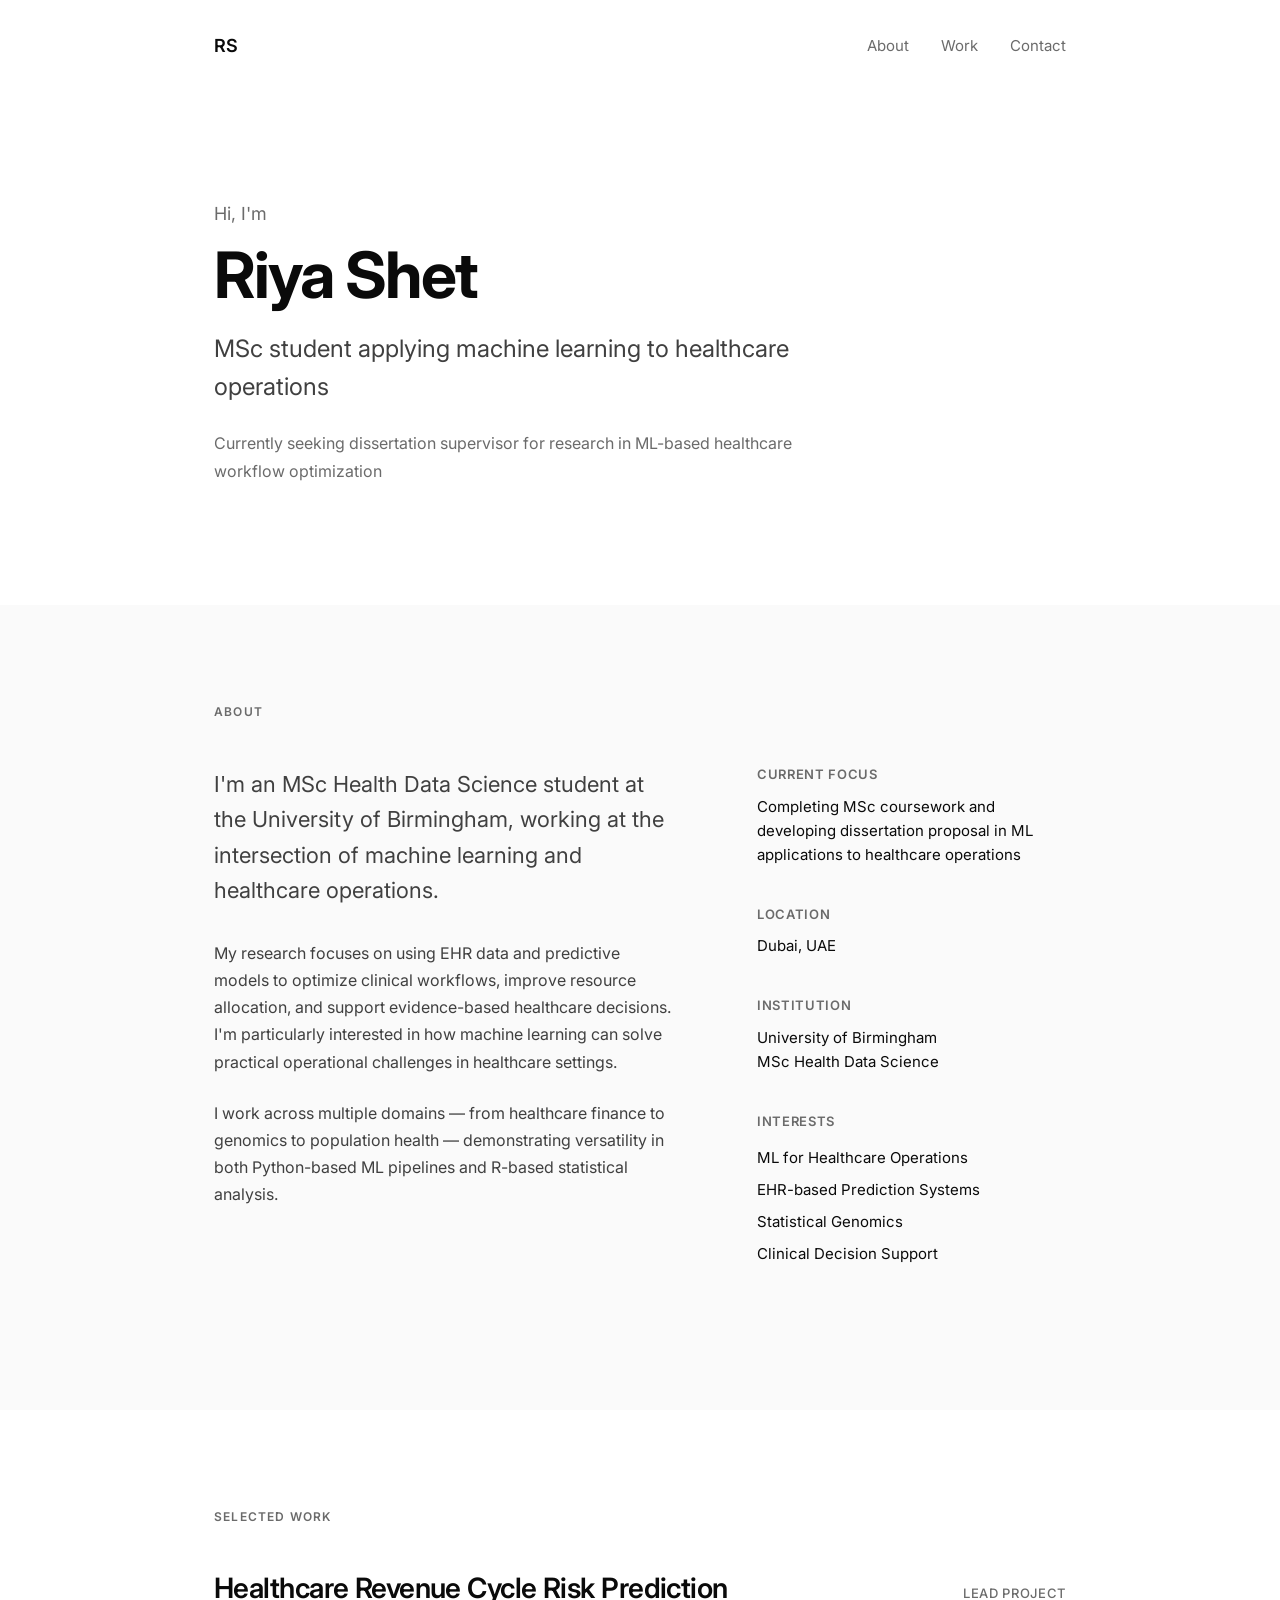
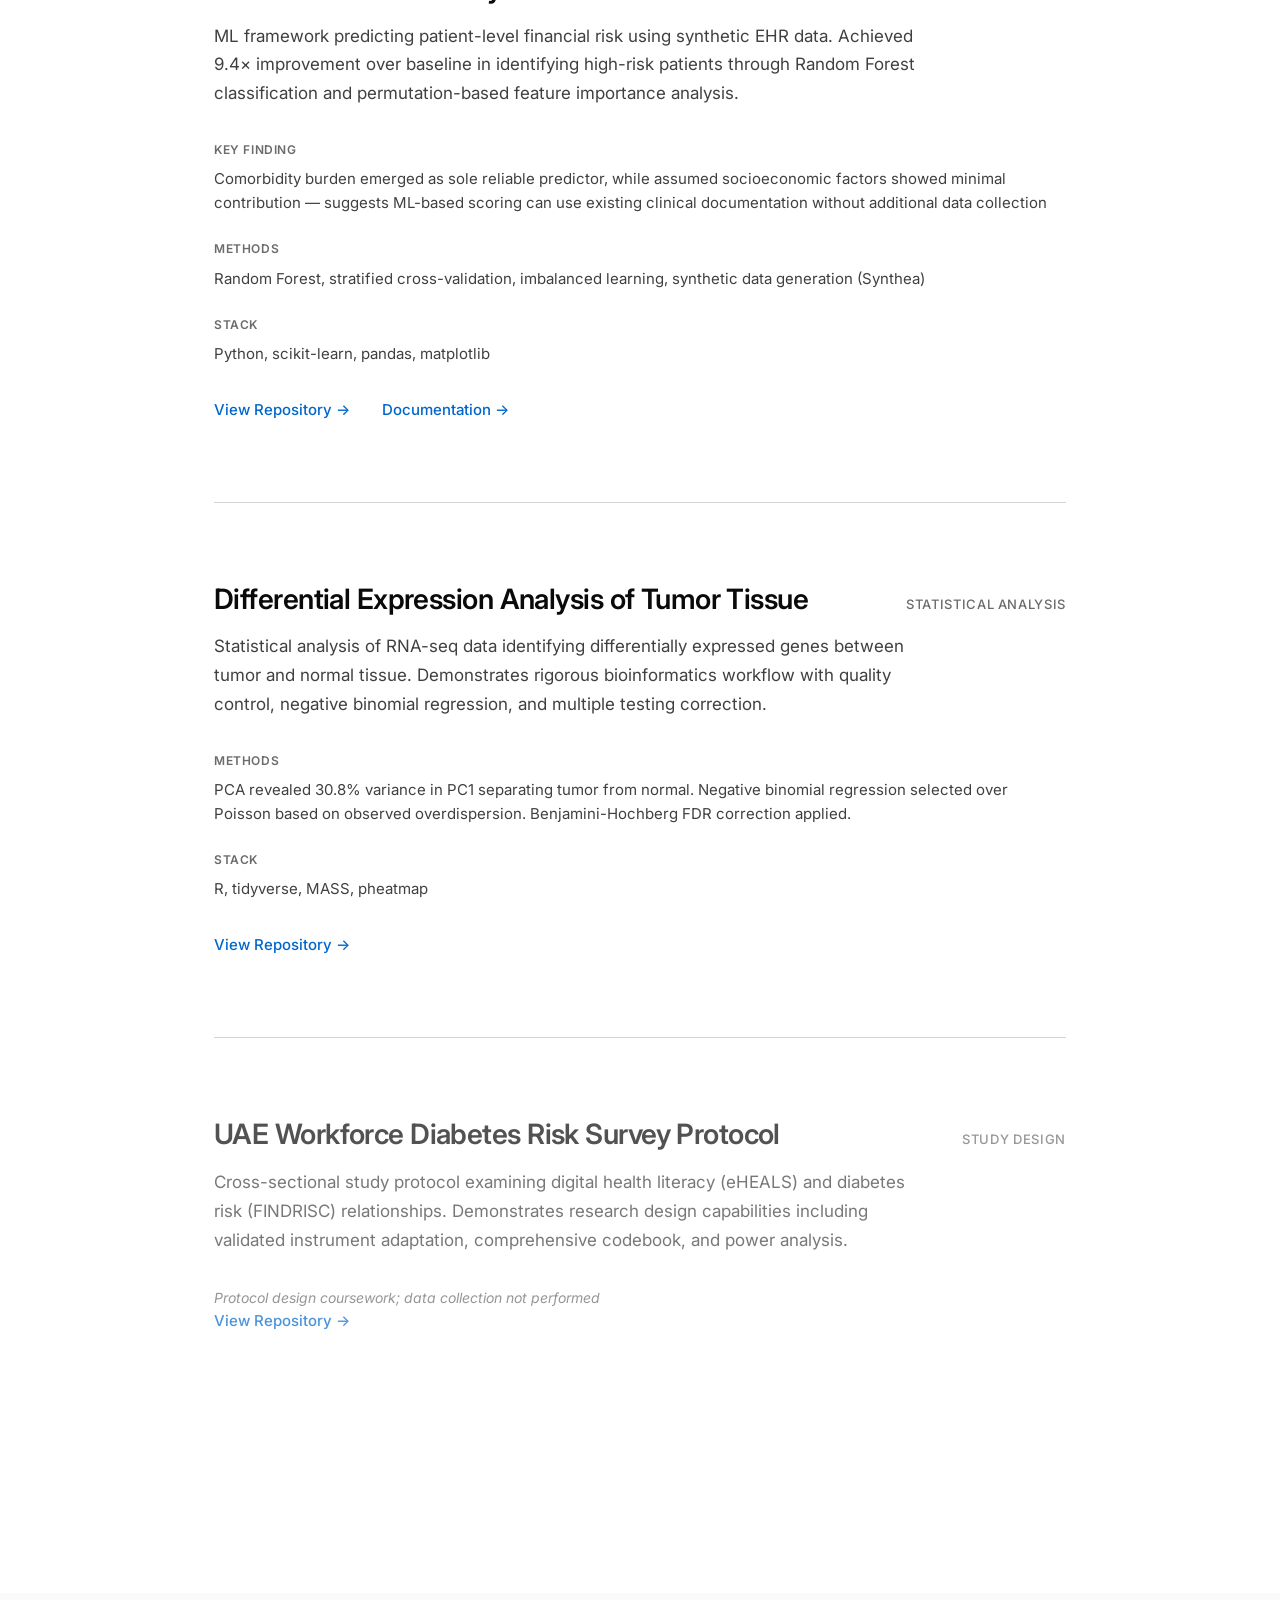
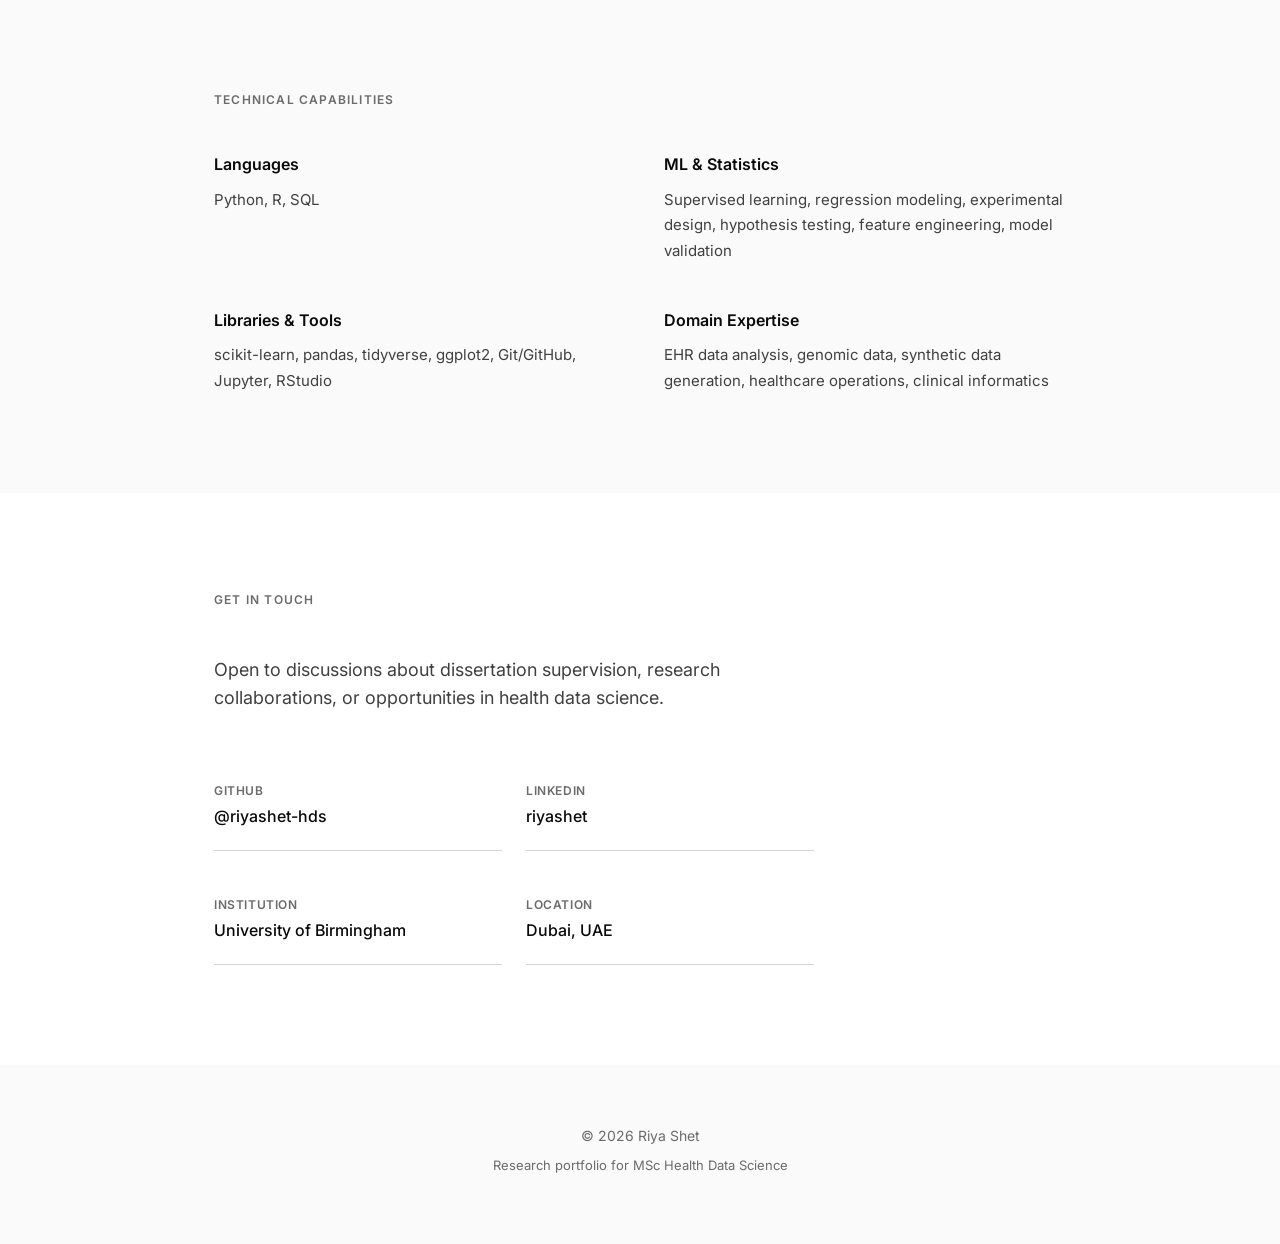
==== commit dfa9930a: "Deploy minimal portfolio design with updated location" ====
--- a/index.html
+++ b/index.html
@@ -65,7 +65,7 @@
                     
                     <div class="info-block">
                         <h3>Location</h3>
-                        <p>Dubai, UAE / Birmingham, UK</p>
+                        <p>Dubai, UAE </p>
                     </div>
                     
                     <div class="info-block">
@@ -241,7 +241,7 @@
                 
                 <div class="contact-link">
                     <span class="contact-label">Location</span>
-                    <span class="contact-value">Dubai, UAE / Birmingham, UK</span>
+                    <span class="contact-value">Dubai, UAE </span>
                 </div>
             </div>
         </div>
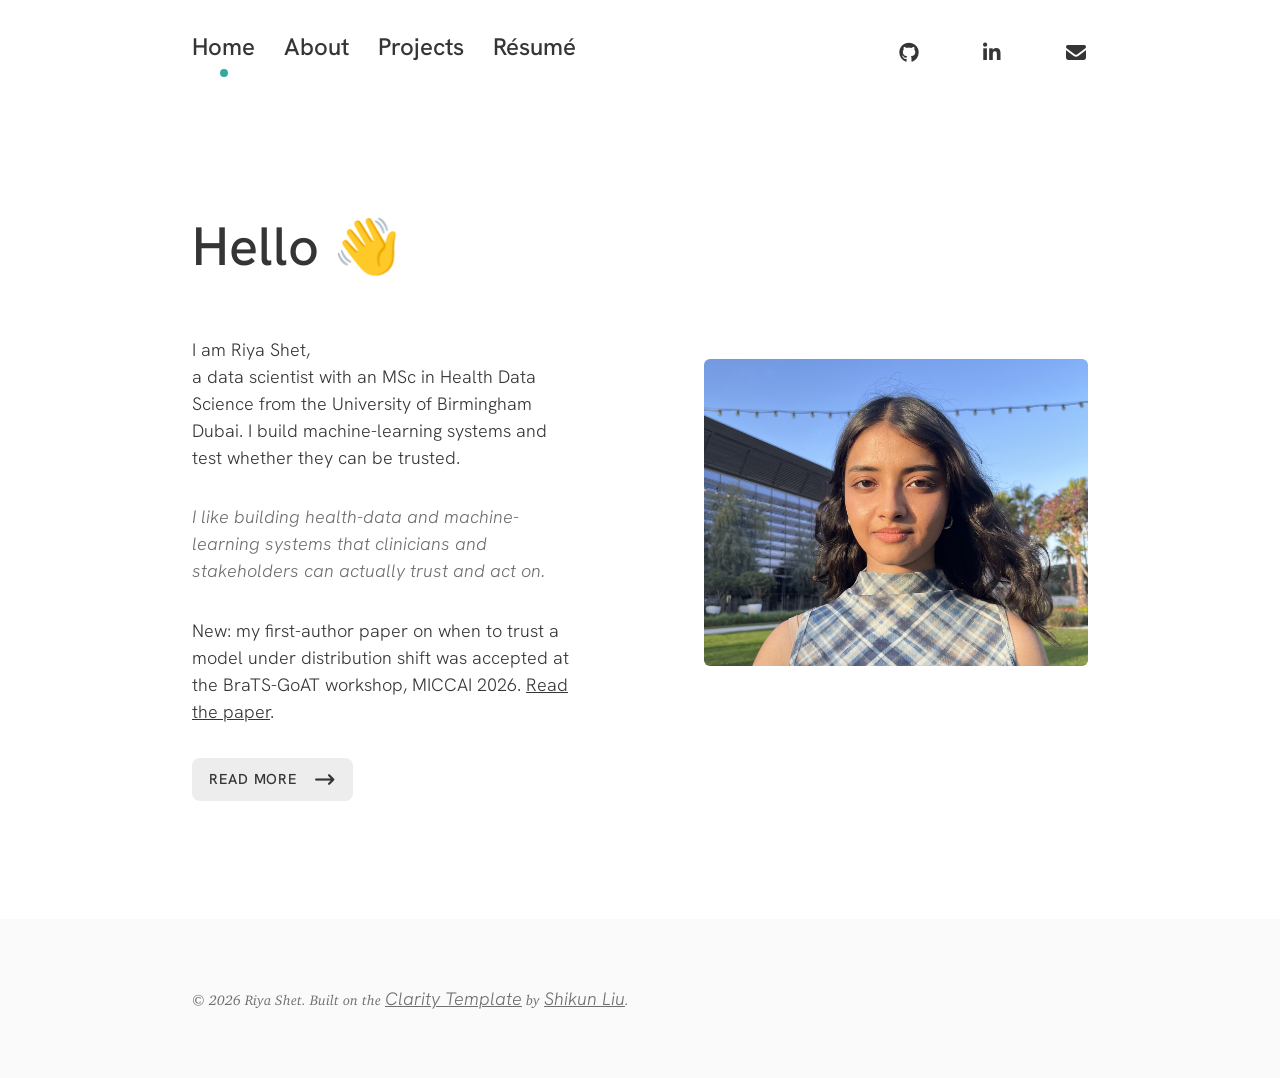
==== commit d3437b00: "Update status: MSc complete, MICCAI 2026 paper; refresh CV PDF" ====
--- a/index.html
+++ b/index.html
@@ -1,287 +1,77 @@
 <!DOCTYPE html>
-<html lang="en">
+<html lang="en-GB">
 <head>
     <meta charset="UTF-8">
     <meta name="viewport" content="width=device-width, initial-scale=1.0">
-    <meta name="description" content="Riya Shet - MSc Health Data Science student applying machine learning to healthcare operations.">
+    <meta name="description" content="Riya Shet - data scientist building machine-learning systems and testing whether they can be trusted. First-author paper, MICCAI 2026.">
     <title>Riya Shet</title>
-    <link rel="stylesheet" href="styles.css">
-    <link rel="preconnect" href="https://fonts.googleapis.com">
-    <link rel="preconnect" href="https://fonts.gstatic.com" crossorigin>
-    <link href="https://fonts.googleapis.com/css2?family=Inter:wght@300;400;500;600;700&display=swap" rel="stylesheet">
+    <link rel="stylesheet" type="text/css" media="all" href="assets/stylesheets/main_free.css" />
+    <link rel="stylesheet" type="text/css" media="all" href="clarity/clarity.css" />
+    <link href="assets/fontawesome-free-7.2.0-web/css/all.min.css" rel="stylesheet">
+    <link rel="stylesheet" type="text/css" media="all" href="assets/custom.css" />
 </head>
+
 <body>
-    <!-- Simple Header -->
-    <header>
-        <nav>
-            <a href="#" class="logo">RS</a>
-            <div class="nav-links">
-                <a href="#about">About</a>
-                <a href="#work">Work</a>
-                <a href="#contact">Contact</a>
-            </div>
-        </nav>
-    </header>
-
-    <!-- Hero -->
-    <section class="hero">
+    <!-- ===== Top navigation (shared shell) ===== -->
+    <div class="nav-bar">
         <div class="container">
-            <p class="intro-text">Hi, I'm</p>
-            <h1 class="name">Riya Shet</h1>
-            <p class="tagline">MSc student applying machine learning to healthcare operations</p>
-            <p class="seeking">Currently seeking dissertation supervisor for research in ML-based healthcare workflow optimization</p>
-        </div>
-    </section>
-
-    <!-- About -->
-    <section id="about" class="about">
-        <div class="container">
-            <h2 class="section-label">About</h2>
-            
-            <div class="about-grid">
-                <div class="about-main">
-                    <p class="large-text">
-                        I'm an MSc Health Data Science student at the University of Birmingham, 
-                        working at the intersection of machine learning and healthcare operations.
-                    </p>
-                    <p>
-                        My research focuses on using EHR data and predictive models to optimize clinical 
-                        workflows, improve resource allocation, and support evidence-based healthcare decisions. 
-                        I'm particularly interested in how machine learning can solve practical operational 
-                        challenges in healthcare settings.
-                    </p>
-                    <p>
-                        I work across multiple domains — from healthcare finance to genomics to population 
-                        health — demonstrating versatility in both Python-based ML pipelines and R-based 
-                        statistical analysis.
-                    </p>
+            <div class="nav-container">
+                <div class="menu">
+                    <a class="active" href="index.html">Home</a>
+                    <a href="about.html">About</a>
+                    <a href="projects.html">Projects</a>
+                    <a href="resume.html">Résumé</a>
+                    <div class="menu-dot"></div>
                 </div>
-                
-                <div class="about-sidebar">
-                    <div class="info-block">
-                        <h3>Current Focus</h3>
-                        <p>Completing MSc coursework and developing dissertation proposal in ML applications to healthcare operations</p>
-                    </div>
-                    
-                    <div class="info-block">
-                        <h3>Location</h3>
-                        <p>Dubai, UAE </p>
-                    </div>
-                    
-                    <div class="info-block">
-                        <h3>Institution</h3>
-                        <p>University of Birmingham<br>MSc Health Data Science</p>
-                    </div>
-                    
-                    <div class="info-block">
-                        <h3>Interests</h3>
-                        <ul class="simple-list">
-                            <li>ML for Healthcare Operations</li>
-                            <li>EHR-based Prediction Systems</li>
-                            <li>Statistical Genomics</li>
-                            <li>Clinical Decision Support</li>
-                        </ul>
-                    </div>
+                <div class="social">
+                    <div class="icon"><a class="fa-brands fa-github" href="https://github.com/riyashet-hds" target="_blank" aria-label="GitHub"></a></div>
+                    <div class="icon"><a class="fa-brands fa-linkedin-in" href="https://www.linkedin.com/in/riyashet" target="_blank" aria-label="LinkedIn"></a></div>
+                    <div class="icon"><a class="fa-solid fa-envelope" href="mailto:riyashet.psy@gmail.com" aria-label="Email"></a></div>
                 </div>
             </div>
         </div>
-    </section>
+    </div>
 
-    <!-- Work -->
-    <section id="work" class="work">
-        <div class="container">
-            <h2 class="section-label">Selected Work</h2>
-            
-            <!-- Project 1 -->
-            <article class="project">
-                <div class="project-header">
-                    <h3 class="project-title">Healthcare Revenue Cycle Risk Prediction</h3>
-                    <span class="project-type">Lead Project</span>
-                </div>
-                
-                <p class="project-description">
-                    ML framework predicting patient-level financial risk using synthetic EHR data. 
-                    Achieved 9.4× improvement over baseline in identifying high-risk patients through 
-                    Random Forest classification and permutation-based feature importance analysis.
+    <!-- ===== Home hero ===== -->
+    <div class="container" id="first-content">
+        <div class="home-container">
+            <div class="home-intro">
+                <h1 class="title">Hello 👋</h1>
+                <p>
+                    I am Riya Shet, <br>
+                    a data scientist with an MSc in Health Data Science from the University of
+                    Birmingham Dubai. I build machine-learning systems and test whether they can be trusted.
                 </p>
-                
-                <div class="project-details">
-                    <div class="detail-item">
-                        <span class="detail-label">Key Finding</span>
-                        <p>Comorbidity burden emerged as sole reliable predictor, while assumed socioeconomic 
-                        factors showed minimal contribution — suggests ML-based scoring can use existing 
-                        clinical documentation without additional data collection</p>
-                    </div>
-                    
-                    <div class="detail-item">
-                        <span class="detail-label">Methods</span>
-                        <p>Random Forest, stratified cross-validation, imbalanced learning, synthetic data generation (Synthea)</p>
-                    </div>
-                    
-                    <div class="detail-item">
-                        <span class="detail-label">Stack</span>
-                        <p>Python, scikit-learn, pandas, matplotlib</p>
-                    </div>
-                </div>
-                
-                <div class="project-links">
-                    <a href="https://github.com/riyashet-hds/healthcare-ftr-prediction" target="_blank" class="link-arrow">View Repository →</a>
-                    <a href="https://github.com/riyashet-hds/healthcare-ftr-prediction#readme" target="_blank" class="link-arrow">Documentation →</a>
-                </div>
-            </article>
-
-            <!-- Project 2 -->
-            <article class="project">
-                <div class="project-header">
-                    <h3 class="project-title">Differential Expression Analysis of Tumor Tissue</h3>
-                    <span class="project-type">Statistical Analysis</span>
-                </div>
-                
-                <p class="project-description">
-                    Statistical analysis of RNA-seq data identifying differentially expressed genes between 
-                    tumor and normal tissue. Demonstrates rigorous bioinformatics workflow with quality control, 
-                    negative binomial regression, and multiple testing correction.
+                <p>
+                    <em>I like building health-data and machine-learning systems that clinicians
+                    and stakeholders can actually trust and act on.</em>
                 </p>
-                
-                <div class="project-details">
-                    <div class="detail-item">
-                        <span class="detail-label">Methods</span>
-                        <p>PCA revealed 30.8% variance in PC1 separating tumor from normal. Negative binomial 
-                        regression selected over Poisson based on observed overdispersion. Benjamini-Hochberg 
-                        FDR correction applied.</p>
-                    </div>
-                    
-                    <div class="detail-item">
-                        <span class="detail-label">Stack</span>
-                        <p>R, tidyverse, MASS, pheatmap</p>
-                    </div>
-                </div>
-                
-                <div class="project-links">
-                    <a href="https://github.com/riyashet-hds/gene-expression-analysis" target="_blank" class="link-arrow">View Repository →</a>
-                </div>
-            </article>
-
-            <!-- Project 3 -->
-            <article class="project secondary">
-                <div class="project-header">
-                    <h3 class="project-title">UAE Workforce Diabetes Risk Survey Protocol</h3>
-                    <span class="project-type">Study Design</span>
-                </div>
-                
-                <p class="project-description">
-                    Cross-sectional study protocol examining digital health literacy (eHEALS) and diabetes 
-                    risk (FINDRISC) relationships. Demonstrates research design capabilities including validated 
-                    instrument adaptation, comprehensive codebook, and power analysis.
+                <p>
+                    <strong>New:</strong> my first-author paper on when to trust a model under distribution
+                    shift was accepted at the BraTS-GoAT workshop, MICCAI 2026.
+                    <a href="https://papers.miccai.org/miccai-2026-sat/BraTS_GoAT_015.html" target="_blank">Read the paper</a>.
                 </p>
-                
-                <p class="project-note">Protocol design coursework; data collection not performed</p>
-                
-                <div class="project-links">
-                    <a href="https://github.com/riyashet-hds/uae-diabetes-survey-protocol" target="_blank" class="link-arrow">View Repository →</a>
-                </div>
-            </article>
-        </div>
-    </section>
-
-    <!-- Skills -->
-    <section class="skills">
-        <div class="container">
-            <h2 class="section-label">Technical Capabilities</h2>
-            
-            <div class="skills-grid">
-                <div class="skill-group">
-                    <h3>Languages</h3>
-                    <p>Python, R, SQL</p>
-                </div>
-                
-                <div class="skill-group">
-                    <h3>ML & Statistics</h3>
-                    <p>Supervised learning, regression modeling, experimental design, hypothesis testing, feature engineering, model validation</p>
-                </div>
-                
-                <div class="skill-group">
-                    <h3>Libraries & Tools</h3>
-                    <p>scikit-learn, pandas, tidyverse, ggplot2, Git/GitHub, Jupyter, RStudio</p>
-                </div>
-                
-                <div class="skill-group">
-                    <h3>Domain Expertise</h3>
-                    <p>EHR data analysis, genomic data, synthetic data generation, healthcare operations, clinical informatics</p>
+                <div>
+                    <a href="about.html" class="button icon">Read more <i class="fa-solid fa-arrow-right-long"></i></a>
                 </div>
             </div>
-        </div>
-    </section>
-
-    <!-- Contact -->
-    <section id="contact" class="contact">
-        <div class="container">
-            <h2 class="section-label">Get in Touch</h2>
-            
-            <p class="contact-intro">
-                Open to discussions about dissertation supervision, research collaborations, 
-                or opportunities in health data science.
-            </p>
-            
-            <div class="contact-methods">
-                <a href="https://github.com/riyashet-hds" target="_blank" class="contact-link">
-                    <span class="contact-label">GitHub</span>
-                    <span class="contact-value">@riyashet-hds</span>
-                </a>
-                
-                <a href="https://www.linkedin.com/in/riyashet" target="_blank" class="contact-link">
-                    <span class="contact-label">LinkedIn</span>
-                    <span class="contact-value">riyashet</span>
-                </a>
-                
-                <div class="contact-link">
-                    <span class="contact-label">Institution</span>
-                    <span class="contact-value">University of Birmingham</span>
-                </div>
-                
-                <div class="contact-link">
-                    <span class="contact-label">Location</span>
-                    <span class="contact-value">Dubai, UAE </span>
-                </div>
+            <div class="home-profile">
+                <img src="headshot.jpg" alt="Portrait of Riya Shet">
             </div>
         </div>
-    </section>
+    </div>
 
-    <!-- Footer -->
+    <!-- ===== Footer (shared shell) ===== -->
     <footer>
         <div class="container">
-            <p>&copy; 2026 Riya Shet</p>
-            <p class="footer-note">Research portfolio for MSc Health Data Science</p>
+            <p>
+                &copy; 2026 Riya Shet. Built on the
+                <a href="https://shikun.io/projects/clarity" target="_blank">Clarity Template</a>
+                by <a href="https://shikun.io/" target="_blank">Shikun Liu</a>.
+            </p>
         </div>
     </footer>
 
-    <script>
-        // Smooth scroll
-        document.querySelectorAll('a[href^="#"]').forEach(anchor => {
-            anchor.addEventListener('click', function (e) {
-                e.preventDefault();
-                const target = document.querySelector(this.getAttribute('href'));
-                if (target) {
-                    target.scrollIntoView({ behavior: 'smooth' });
-                }
-            });
-        });
-
-        // Simple scroll indicator on nav
-        let lastScroll = 0;
-        const header = document.querySelector('header');
-        
-        window.addEventListener('scroll', () => {
-            const currentScroll = window.pageYOffset;
-            
-            if (currentScroll > 100) {
-                header.classList.add('scrolled');
-            } else {
-                header.classList.remove('scrolled');
-            }
-            
-            lastScroll = currentScroll;
-        });
-    </script>
+    <script src="assets/scripts/site.js"></script>
 </body>
 </html>
--- a/assets/stylesheets/main_free.css
+++ b/assets/stylesheets/main_free.css
@@ -0,0 +1,1607 @@
+@import url("https://fonts.googleapis.com/css2?family=Fira+Code:wght@400;500;600;700&display=swap");
+@import url("https://fonts.googleapis.com/css2?family=Poppins:ital,wght@0,100;0,200;0,300;0,400;0,500;0,600;0,700;0,800;0,900;1,100;1,200;1,300;1,400;1,500;1,600;1,700;1,800;1,900&display=swap");
+@font-face {
+  font-family: "Charter";
+  font-style: normal;
+  font-weight: normal;
+  src: url("../fonts/Charter/charter_regular.woff2") format("woff2");
+}
+@font-face {
+  font-family: "Charter";
+  font-style: italic;
+  font-weight: normal;
+  src: url("../fonts/Charter/charter_italic.woff2") format("woff2");
+}
+@font-face {
+  font-family: "Charter";
+  font-style: normal;
+  font-weight: bold;
+  src: url("../fonts/Charter/charter_bold.woff2") format("woff2");
+}
+@font-face {
+  font-family: "Charter";
+  font-style: italic;
+  font-weight: bold;
+  src: url("../fonts/Charter/charter_bold_italic.woff2") format("woff2");
+}
+a, abbr, acronym, address, applet, article, aside, audio, b, big, blockquote, body, canvas, caption, center, cite, code, dd, del, details, dfn, div, dl, dt, em, fieldset, figcaption, figure, footer, form, h1, h2, h3, h4, h5, h6, header, hgroup, html, i, iframe, img, ins, kbd, label, legend, li, mark, menu, nav, object, ol, p, pre, q, s, samp, section, small, span, strike, strong, sub, summary, sup, table, tbody, td, tfoot, th, thead, time, tr, tt, u, ul, var, video {
+  margin: 0;
+  padding: 0;
+  border: 0;
+  outline: 0;
+  font: inherit;
+  vertical-align: baseline;
+}
+
+article, aside, details, figcaption, figure, footer, header, hgroup, menu, nav, section {
+  display: block;
+}
+
+body {
+  background-color: white;
+  display: flex;
+  flex-direction: column;
+  min-height: 100vh;
+}
+
+h1, h2, h3, h4, h5, h6, p, a, code, pre, ol, ul, li {
+  color: #353535;
+  line-height: 1.6;
+  font-weight: 300;
+  font-size: 18px;
+  font-family: "Poppins", serif;
+}
+
+a {
+  text-underline-offset: 1px;
+  color: inherit;
+  font-family: inherit;
+  font-size: inherit;
+  font-weight: inherit;
+}
+a:hover {
+  color: inherit;
+}
+
+b {
+  font-weight: 600;
+}
+
+em {
+  font-style: italic;
+}
+
+sub {
+  font-weight: inherit;
+  font-size: 0.65em;
+  position: relative;
+  top: 0.3em;
+}
+
+sup {
+  font-weight: inherit;
+  font-size: 0.65em;
+  position: relative;
+  top: -0.5em;
+}
+
+hr {
+  border: 0;
+  height: 0;
+  border-top: 1px solid rgb(0, 0, 0);
+  border-bottom: 1px solid rgba(255, 255, 255, 0.1);
+}
+hr.hard {
+  border-top: 1px solid rgba(0, 0, 0, 0.5);
+}
+hr.soft {
+  border-top: 1px solid rgba(0, 0, 0, 0.1);
+}
+
+img {
+  width: 100%;
+  margin: 0 auto;
+  display: block;
+}
+
+video {
+  width: 100%;
+  margin: 0 auto;
+  display: block;
+}
+
+svg {
+  width: 100%;
+}
+
+.container {
+  padding-right: calc(6vw - (100vw - 100%));
+  padding-left: 6vw;
+  flex: 1;
+}
+
+::-moz-selection {
+  color: white;
+  background: #353535;
+}
+
+::selection {
+  color: white;
+  background: #353535;
+}
+
+@media screen and (max-width: 769px) {
+  a, p, td, th, tr, code, pre, ol, ul, li, div {
+    font-size: 15px;
+  }
+  h1 {
+    font-size: 24px;
+    line-height: 1.2;
+    padding: 1.5vh 0;
+    font-weight: 700;
+  }
+  h1.title {
+    font-weight: 500;
+    font-size: 26px;
+  }
+  h2 {
+    line-height: 1.2;
+    padding: 1.5vh 0;
+    font-weight: 700;
+    font-size: 18px;
+  }
+  h3 {
+    font-weight: 700;
+    line-height: 1.2;
+    padding: 1.5vh 0;
+    font-size: 17px;
+  }
+}
+@media screen and (min-width: 769px) {
+  .container {
+    padding-right: calc(8.5vw - (100vw - 100%));
+    padding-left: 8.5vw;
+  }
+  a, p, td, th, tr, code, pre, ol, ul, li, div {
+    font-size: 16px;
+  }
+  h1 {
+    font-size: 24px;
+    line-height: 1.2;
+    padding: 2vh 0;
+    font-weight: 700;
+  }
+  h1.title {
+    padding: 0 0 1vh;
+    font-weight: 500;
+    font-size: 26px;
+  }
+  h2 {
+    line-height: 1.2;
+    padding: 2vh 0;
+    font-weight: 700;
+    font-size: 18px;
+  }
+  h3 {
+    font-weight: 700;
+    line-height: 1.2;
+    padding: 2vh 0;
+    font-size: 17px;
+  }
+}
+@media screen and (min-width: 992px) {
+  .container {
+    padding-right: calc(12vw - (100vw - 100%));
+    padding-left: 12vw;
+  }
+  a, p, td, th, tr, code, pre, ol, ul, li, div {
+    font-size: 16px;
+  }
+  h1 {
+    font-size: 24px;
+    line-height: 1.2;
+    padding: 1vh 0;
+    font-weight: 700;
+  }
+  h1.title {
+    padding: 0 0 1vh;
+    font-weight: 500;
+    font-size: 26px;
+  }
+  h2 {
+    line-height: 1.2;
+    padding: 1vh 0;
+    font-weight: 700;
+    font-size: 18px;
+  }
+  h3 {
+    font-weight: 700;
+    line-height: 1.2;
+    padding: 1vh 0;
+    font-size: 17px;
+  }
+}
+@media screen and (min-width: 1200px) {
+  .container {
+    padding-right: calc(15vw - (100vw - 100%));
+    padding-left: 15vw;
+  }
+  a, p, td, th, tr, code, pre, ol, ul, li, div {
+    font-size: 17px;
+  }
+  h1 {
+    font-size: 30px;
+    line-height: 1.2;
+    padding: 1vh 0;
+    font-weight: 700;
+  }
+  h1.title {
+    padding: 0 0 1vh;
+    font-weight: 500;
+    font-size: 30px;
+  }
+  h2 {
+    line-height: 1.2;
+    padding: 1vh 0;
+    font-weight: 700;
+    font-size: 24px;
+  }
+  h3 {
+    font-weight: 700;
+    line-height: 1.2;
+    padding: 1vh 0;
+    font-size: 18px;
+  }
+}
+@media screen and (min-width: 1600px) {
+  .container {
+    padding-right: calc(18vw - (100vw - 100%));
+    padding-left: 18vw;
+  }
+  a, p, td, th, tr, code, pre, ol, ul, li, div {
+    font-size: 18px;
+  }
+  h1 {
+    font-size: 30px;
+    line-height: 1.2;
+    padding: 1.75vh 0;
+    font-weight: 700;
+  }
+  h1.title {
+    padding: 0 0 1vh;
+    font-weight: 500;
+    font-size: 36px;
+  }
+  h2 {
+    line-height: 1.2;
+    padding: 1.5vh 0;
+    font-weight: 700;
+    font-size: 24px;
+  }
+  h3 {
+    font-weight: 700;
+    line-height: 1.2;
+    padding: 1.5vh 0;
+    font-size: 18px;
+  }
+}
+@media screen and (min-width: 2000px) {
+  .container {
+    padding-right: calc(22vw - (100vw - 100%));
+    padding-left: 22vw;
+  }
+  a, p, td, th, tr, code, pre, ol, ul, li, div {
+    font-size: 18px;
+  }
+  h1 {
+    font-size: 30px;
+    line-height: 1.2;
+    padding: 1.75vh 0;
+    font-weight: 700;
+  }
+  h1.title {
+    padding: 0 0 1vh;
+    font-weight: 500;
+    font-size: 36px;
+  }
+  h2 {
+    line-height: 1.2;
+    padding: 1.5vh 0;
+    font-weight: 700;
+    font-size: 24px;
+  }
+  h3 {
+    font-weight: 700;
+    line-height: 1.2;
+    padding: 1.5vh 0;
+    font-size: 18px;
+  }
+}
+@media screen and (min-width: 2400px) {
+  .container {
+    padding-right: calc(24vw - (100vw - 100%));
+    padding-left: 24vw;
+  }
+  a, p, td, th, tr, code, pre, ol, ul, li, div {
+    font-size: 20px;
+  }
+  h1 {
+    font-size: 30px;
+    line-height: 1.2;
+    padding: 1.75vh 0;
+    font-weight: 700;
+  }
+  h1.title {
+    padding: 0 0 1vh;
+    font-weight: 500;
+    font-size: 36px;
+  }
+  h2 {
+    line-height: 1.2;
+    padding: 1.5vh 0;
+    font-weight: 700;
+    font-size: 24px;
+  }
+  h3 {
+    font-weight: 700;
+    line-height: 1.2;
+    padding: 1.5vh 0;
+    font-size: 20px;
+  }
+}
+@media screen and (min-width: 3200px) {
+  .container {
+    padding-right: calc(32vw - (100vw - 100%));
+    padding-left: 28vw;
+  }
+}
+footer {
+  padding: 3vh 0px;
+  background-color: #fafafa;
+}
+footer span {
+  padding: 0 1px;
+  font-size: 0.85em;
+}
+footer p {
+  font-style: italic;
+}
+
+@media screen and (min-width: 992px) {
+  footer {
+    padding: 3vh 0px;
+    background-color: #fafafa;
+  }
+}
+@media screen and (min-width: 1200px) {
+  footer {
+    padding: 4vh 0px;
+    background-color: #fafafa;
+  }
+}
+@media screen and (min-width: 1600px) {
+  footer {
+    padding: 5vh 0px;
+  }
+}
+/* ======================== Blog ===================== */
+div.container.blog#first-content {
+  padding-top: 2vh;
+  background-color: #f6f6f6;
+}
+div.container.blog#first-content div.blog-title {
+  display: grid;
+  grid-template-columns: 1fr;
+  grid-row: 50vh;
+}
+div.container.blog#first-content div.blog-title.white * {
+  color: white;
+}
+div.container.blog#first-content div.blog-title.white *::-moz-selection {
+  color: #353535 !important;
+  background: white !important;
+}
+div.container.blog#first-content div.blog-title.white *::selection {
+  color: #353535 !important;
+  background: white !important;
+}
+div.container.blog#first-content div.blog-title.white * .link * {
+  color: #f4f3ef !important;
+}
+div.container.blog#first-content div.blog-title.white * .info p {
+  color: #f4f3ef !important;
+}
+div.container.blog#first-content div.blog-title .blog-intro {
+  display: flex;
+  flex-direction: column;
+  justify-content: space-between;
+  padding: 2vh 0;
+}
+div.container.blog#first-content div.blog-title .blog-intro p.author {
+  padding: 4px 0;
+  font-weight: 500;
+  font-style: italic;
+  line-height: 1.2;
+}
+div.container.blog#first-content div.blog-title .blog-intro p.abstract {
+  font-family: "Poppins";
+  font-weight: 400;
+  padding: 1vh 0;
+}
+div.container.blog#first-content div.blog-title .blog-intro .info p {
+  padding: 10px 0 0 0;
+  letter-spacing: 1px;
+  text-transform: uppercase;
+  color: #353535;
+  font-weight: 600;
+  font-size: 0.95em;
+}
+div.container.blog#first-content div.blog-title .blog-cover {
+  position: relative;
+  display: flex;
+  align-items: center;
+  justify-content: flex-end;
+  padding: 2vh 0;
+}
+div.container.blog#first-content div.blog-title .blog-cover img.foreground {
+  position: relative;
+  z-index: 2;
+  padding: 0 !important;
+}
+div.container.blog#first-content div.blog-title .blog-cover img.background {
+  position: absolute;
+  z-index: 1;
+  filter: blur(24px);
+  padding: 0 !important;
+}
+
+div.container.blog p.text {
+  padding: 1.5vh 0;
+  font-family: "Charter", sans-serif;
+}
+div.container.blog p.text:last-child {
+  padding-bottom: 0;
+}
+div.container.blog ul, div.container.blog ol {
+  font-family: inherit;
+  font-style: inherit;
+  font-weight: inherit;
+  padding: 0;
+}
+div.container.blog ul li p.text, div.container.blog ol li p.text {
+  padding: 0vh 0 1.5vh 0 !important;
+}
+div.container.blog p.caption {
+  padding: 1vh 0;
+  font-weight: 500;
+  line-height: 1.2;
+  font-size: 90%;
+}
+div.container.blog p.caption b {
+  font-weight: 700 !important;
+}
+div.container.blog p.caption a {
+  font-size: inherit;
+  color: inherit;
+}
+div.container.blog p.caption.inline {
+  padding: 1.5vh 0 !important;
+  font-style: italic;
+}
+div.container.blog p.caption.inline.center {
+  text-align: center;
+}
+div.container.blog p.caption.comment {
+  padding: 0 2vw 1vh;
+}
+div.container.blog p.caption.selection {
+  line-height: 1;
+}
+div.container.blog img {
+  padding-bottom: 1vh;
+}
+div.container.blog.first {
+  margin-top: 1.5vh;
+}
+div.container.blog.main {
+  padding: 0.5vh 6vw;
+}
+div.container.blog.main.comment .content-comment {
+  display: none;
+}
+div.container.blog.main.inline {
+  padding-top: 0;
+  padding-bottom: 1vh;
+}
+div.container.blog.large {
+  padding: 0.5vh 6vw;
+}
+div.container.blog.large.inline {
+  padding-top: 0;
+  padding-bottom: 1vh;
+}
+div.container.blog.extra-large {
+  padding: 0.5vh 6vw;
+}
+div.container.blog.extra-large.inline {
+  padding-top: 0;
+  padding-bottom: 1vh;
+}
+div.container.blog.extra-extra-large {
+  padding: 0.5vh 6vw;
+}
+div.container.blog.extra-extra-large.inline {
+  padding-top: 0;
+  padding-bottom: 1vh;
+}
+div.container.blog.max {
+  padding: 0.5vh 0vw;
+}
+div.container.blog.max.inline {
+  padding-top: 0;
+  padding-bottom: 1vh;
+}
+div.container.blog.gray {
+  background-color: #f6f6f6;
+}
+div.container.blog.gray p.caption {
+  padding-bottom: 0;
+}
+div.container.blog.gray-linear {
+  background: linear-gradient(to bottom, #f6f6f6 0%, white 10%, white 90%, #f6f6f6 100%);
+}
+div.container.blog.gray-linear p.caption {
+  padding-bottom: 0;
+}
+
+@media screen and (min-width: 769px) {
+  div.container.blog#first-content {
+    padding-top: 3vh;
+  }
+  div.container.blog#first-content div.blog-title {
+    grid-template-columns: 1fr 1fr;
+    -moz-column-gap: 2vw;
+         column-gap: 2vw;
+  }
+  div.container.blog#first-content div.blog-title .blog-cover {
+    margin: 0 0 0 auto;
+    width: 90%;
+    padding: 3vh 0;
+  }
+  div.container.blog#first-content div.blog-title .blog-intro {
+    display: flex;
+    flex-direction: column;
+    justify-content: space-between;
+    padding: 3vh 0;
+  }
+  div.container.blog#first-content div.blog-title.no-cover {
+    grid-template-columns: 1fr;
+  }
+  div.container.blog#first-content div.blog-title.no-cover .blog-intro {
+    padding: 6vh 6vw;
+  }
+  div.container.blog#first-content div.blog-title.no-cover h1 {
+    padding: 0 2%;
+    text-align: center;
+  }
+  div.container.blog#first-content div.blog-title.no-cover p.author {
+    padding: 10px 2%;
+    text-align: center;
+  }
+  div.container.blog#first-content div.blog-title.no-cover .info {
+    display: flex;
+    justify-content: space-around;
+  }
+  div.container.blog.first {
+    margin-top: 2vh;
+  }
+  div.container.blog.main {
+    padding: 1vh 15vw;
+  }
+  div.container.blog.main.comment {
+    padding-left: 15vw;
+    padding-right: 0vw;
+    display: grid;
+    grid-template-columns: 70vw 13vw;
+  }
+  div.container.blog.main.comment .content-comment {
+    display: none;
+  }
+  div.container.blog.large {
+    padding: 1vh 10vw;
+  }
+  div.container.blog.extra-large {
+    padding: 1vh 8vw;
+  }
+  div.container.blog.extra-extra-large {
+    padding: 1vh 8vw;
+  }
+}
+@media screen and (min-width: 992px) {
+  div.container.blog#first-content {
+    padding-top: 4vh;
+  }
+  div.container.blog#first-content div.blog-title {
+    grid-template-columns: 1fr 1fr;
+    grid-row: 75vh;
+    -moz-column-gap: 3vw;
+         column-gap: 3vw;
+  }
+  div.container.blog#first-content div.blog-title .blog-intro {
+    display: flex;
+    flex-direction: column;
+    justify-content: space-between;
+    padding: 3vh 0;
+  }
+  div.container.blog#first-content div.blog-title.no-cover {
+    grid-template-columns: 1fr;
+  }
+  div.container.blog#first-content div.blog-title.no-cover .blog-intro {
+    padding: 6vh 7.5vw;
+  }
+  div.container.blog#first-content div.blog-title .blog-cover {
+    padding: 3vh 0;
+  }
+  div.container.blog.first {
+    margin-top: 3vh;
+  }
+  div.container.blog.main {
+    padding: 1.5vh 20vw;
+  }
+  div.container.blog.main.comment {
+    padding-left: 20vw;
+    padding-right: 0vw;
+    display: grid;
+    grid-template-columns: 60vw 18vw;
+  }
+  div.container.blog.main.comment .content-comment {
+    display: none;
+  }
+  div.container.blog.large {
+    padding: 1.5vh 15vw;
+  }
+  div.container.blog.extra-large {
+    padding: 1.5vh 8.5vw;
+  }
+  div.container.blog.extra-extra-large {
+    padding: 1.5vh 8.5vw;
+  }
+}
+@media screen and (min-width: 1200px) {
+  div.container.blog#first-content {
+    padding-top: 6vh;
+  }
+  div.container.blog#first-content div.blog-title {
+    grid-template-columns: 1fr 1fr;
+    grid-row: 75vh;
+    -moz-column-gap: 4vw;
+         column-gap: 4vw;
+  }
+  div.container.blog#first-content div.blog-title .blog-intro {
+    padding: 5vh 0;
+  }
+  div.container.blog#first-content div.blog-title .blog-intro p {
+    padding: 1.5vh 0;
+  }
+  div.container.blog#first-content div.blog-title.no-cover {
+    grid-template-columns: 1fr;
+  }
+  div.container.blog#first-content div.blog-title.no-cover .blog-intro {
+    padding: 6vh 9vw;
+  }
+  div.container.blog#first-content div.blog-title .blog-cover {
+    padding: 5vh 0;
+  }
+  div.container.blog.first {
+    margin-top: 4vh;
+  }
+  div.container.blog.main {
+    padding: 2vh 24vw;
+  }
+  div.container.blog.main.comment {
+    padding-left: 24vw;
+    padding-right: 0vw;
+    display: grid;
+    grid-template-columns: 60vw 18vw;
+  }
+  div.container.blog.main.comment .content-comment {
+    display: block;
+  }
+  div.container.blog.large {
+    padding: 2vh 16vw;
+  }
+  div.container.blog.extra-large {
+    padding: 2vh 12vw;
+  }
+  div.container.blog.extra-extra-large {
+    padding: 2vh 12vw;
+  }
+}
+@media screen and (min-width: 1600px) {
+  div.container.blog#first-content div.blog-title {
+    grid-template-columns: 1fr 1fr;
+    grid-row: 75vh;
+    -moz-column-gap: 4vw;
+         column-gap: 4vw;
+  }
+  div.container.blog#first-content div.blog-title .blog-intro {
+    padding: 5vh 0;
+  }
+  div.container.blog#first-content div.blog-title .blog-intro p {
+    padding: 1.5vh 0;
+  }
+  div.container.blog#first-content div.blog-title.no-cover {
+    grid-template-columns: 1fr;
+  }
+  div.container.blog#first-content div.blog-title.no-cover .blog-intro {
+    padding: 6vh 9vw;
+  }
+  div.container.blog#first-content div.blog-title .blog-cover {
+    padding: 5vh 0;
+  }
+  div.container.blog.first {
+    margin-top: 5vh;
+  }
+  div.container.blog.main {
+    padding: 2vh 27vw;
+  }
+  div.container.blog.main.comment {
+    padding-left: 27vw;
+    padding-right: 0vw;
+    display: grid;
+    grid-template-columns: 50vw 23vw;
+  }
+  div.container.blog.large {
+    padding: 2vh 22vw;
+  }
+  div.container.blog.extra-large {
+    padding: 2vh 18vw;
+  }
+  div.container.blog.extra-extra-large {
+    padding: 2vh 14vw;
+  }
+}
+@media screen and (min-width: 2000px) {
+  div.container.blog#first-content div.blog-title {
+    grid-template-columns: 1fr 1fr;
+    grid-row: 65vh;
+    -moz-column-gap: 5vw;
+         column-gap: 5vw;
+  }
+  div.container.blog#first-content div.blog-title .blog-intro {
+    padding: 5vh 0;
+  }
+  div.container.blog#first-content div.blog-title .blog-intro p {
+    padding: 1.5vh 0;
+  }
+  div.container.blog#first-content div.blog-title.no-cover {
+    grid-template-columns: 1fr;
+  }
+  div.container.blog#first-content div.blog-title.no-cover .blog-intro {
+    padding: 6vh 8vw;
+  }
+  div.container.blog#first-content div.blog-title .blog-cover {
+    padding: 5vh 0;
+  }
+  div.container.blog.first {
+    margin-top: 5vh;
+  }
+  div.container.blog.main {
+    padding: 2vh 30vw;
+  }
+  div.container.blog.main.comment {
+    padding-left: 30vw;
+    padding-right: 0vw;
+    display: grid;
+    grid-template-columns: 50vw 23vw;
+  }
+  div.container.blog.large {
+    padding: 2vh 26vw;
+  }
+  div.container.blog.extra-large {
+    padding: 2vh 22vw;
+  }
+  div.container.blog.extra-extra-large {
+    padding: 2vh 16vw;
+  }
+}
+@media screen and (min-width: 2400px) {
+  div.container.blog#first-content div.blog-title {
+    grid-template-columns: 1fr 1fr;
+    grid-row: 65vh;
+    -moz-column-gap: 6vw;
+         column-gap: 6vw;
+  }
+  div.container.blog#first-content div.blog-title .blog-intro {
+    padding: 5vh 0;
+  }
+  div.container.blog#first-content div.blog-title .blog-intro p {
+    padding: 1.5vh 0;
+  }
+  div.container.blog#first-content div.blog-title.no-cover {
+    grid-template-columns: 1fr;
+  }
+  div.container.blog#first-content div.blog-title.no-cover .blog-intro {
+    padding: 6vh 8vw;
+  }
+  div.container.blog#first-content div.blog-title .blog-cover {
+    padding: 5vh 0;
+  }
+  div.container.blog.first {
+    margin-top: 5vh;
+  }
+  div.container.blog.main {
+    padding: 2vh 32vw;
+  }
+  div.container.blog.main.comment {
+    padding-left: 32vw;
+    padding-right: 0vw;
+    display: grid;
+    grid-template-columns: 50vw 23vw;
+  }
+  div.container.blog.large {
+    padding: 2vh 28vw;
+  }
+  div.container.blog.extra-large {
+    padding: 2vh 24vw;
+  }
+  div.container.blog.extra-extra-large {
+    padding: 2vh 18vw;
+  }
+}
+@media screen and (min-width: 3200px) {
+  div.container.blog#first-content div.blog-title {
+    grid-template-columns: 1fr 1fr;
+    grid-row: 75vh;
+    -moz-column-gap: 7vw;
+         column-gap: 7vw;
+  }
+  div.container.blog#first-content div.blog-title .blog-intro {
+    padding: 5vh 0;
+  }
+  div.container.blog#first-content div.blog-title .blog-intro p {
+    padding: 1.5vh 0;
+  }
+  div.container.blog#first-content div.blog-title.no-cover {
+    grid-template-columns: 1fr;
+  }
+  div.container.blog#first-content div.blog-title.no-cover .blog-intro {
+    padding: 6vh 10vw;
+  }
+  div.container.blog#first-content div.blog-title .blog-cover {
+    padding: 5vh 0;
+  }
+  div.container.blog.first {
+    margin-top: 5vh;
+  }
+  div.container.blog.main {
+    padding: 2vh 38vw;
+  }
+  div.container.blog.main.comment {
+    padding-left: 38vw;
+    padding-right: 0vw;
+    display: grid;
+    grid-template-columns: 50vw 23vw;
+  }
+  div.container.blog.large {
+    padding: 2vh 32vw;
+  }
+  div.container.blog.extra-large {
+    padding: 2vh 28vw;
+  }
+  div.container.blog.extra-extra-large {
+    padding: 2vh 22vw;
+  }
+}
+/* ======================== Button ===================== */
+input[type=submit], input[type=reset], input[type=button],
+button, .button {
+  background-color: #ececec;
+  border-radius: 10px;
+  padding: 0.75em 1em;
+  margin-bottom: 10px;
+  color: #353535;
+  cursor: pointer;
+  display: inline-flex;
+  align-items: center;
+  justify-content: center;
+  font-size: 0.7em;
+  font-weight: 700;
+  font-family: "Poppins", sans-serif;
+  letter-spacing: 0.075em;
+  text-decoration: none;
+  text-transform: uppercase;
+  -webkit-user-select: none;
+     -moz-user-select: none;
+          user-select: none;
+}
+input[type=submit]:hover, input[type=reset]:hover, input[type=button]:hover,
+button:hover, .button:hover {
+  background-color: #ececec;
+  opacity: 0.8;
+  color: #353535;
+}
+input[type=submit]:active, input[type=reset]:active, input[type=button]:active,
+button:active, .button:active {
+  opacity: 0.5;
+  background-color: #ececec;
+  color: #353535;
+}
+input[type=submit].icon i, input[type=reset].icon i, input[type=button].icon i,
+button.icon i, .button.icon i {
+  font-size: 1.2em;
+  padding-left: 0.5em;
+  padding-bottom: 1px;
+}
+input[type=submit].project, input[type=reset].project, input[type=button].project,
+button.project, .button.project {
+  text-transform: none;
+  letter-spacing: 0;
+  font-weight: 600;
+  height: 0.75em;
+  padding: 0.6em;
+  font-size: 1em;
+  color: #353535;
+}
+input[type=submit].project.white, input[type=reset].project.white, input[type=button].project.white,
+button.project.white, .button.project.white {
+  color: #f4f3ef;
+}
+
+@media screen and (max-width: 992px) {
+  input[type=submit], input[type=reset], input[type=button],
+  button, .button {
+    font-size: 0.6em;
+  }
+  input[type=submit].icon i, input[type=reset].icon i, input[type=button].icon i,
+  button.icon i, .button.icon i {
+    font-size: 1.2em;
+  }
+}
+/* ======================== Slide Menu ===================== */
+.slide-menu {
+  display: table;
+  margin: 0 auto;
+  padding-bottom: 2vh;
+}
+.slide-menu .dots {
+  margin-bottom: -10px;
+  -webkit-user-select: none;
+     -moz-user-select: none;
+          user-select: none;
+}
+.slide-menu .dots .dot {
+  position: relative;
+  -webkit-appearance: none;
+     -moz-appearance: none;
+          appearance: none;
+  display: inline-block;
+  background-color: #c6c6c6;
+  cursor: pointer;
+  width: 10px;
+  height: 10px;
+  border-radius: 50%;
+  margin: 15px;
+  transition: all 0.2s ease-in-out;
+}
+.slide-menu .dots .dot:after {
+  content: "";
+  position: absolute;
+  left: -15px;
+  top: -15px;
+  width: 40px;
+  height: 40px;
+  border-radius: 50%;
+}
+.slide-menu .dots .dot:hover {
+  transform: scale(1.4);
+}
+.slide-menu .dots .dot.active {
+  background-color: #E2a3a3;
+  transform: scale(1.4);
+}
+
+/* ======================== Table ===================== */
+.table-wrapper {
+  overflow: scroll;
+  scrollbar-width: none; /* Firefox */
+  -ms-overflow-style: none; /* Internet Explorer 10+ */
+  padding-bottom: 1vh;
+}
+
+.table-wrapper::-webkit-scrollbar { /* WebKit */
+  width: 0;
+  height: 0;
+}
+
+table {
+  margin: 0.5vh 0;
+  width: 100%;
+  font-family: "Poppins", sans-serif;
+}
+table a {
+  font-size: inherit;
+}
+table th, table td {
+  font-size: 85%;
+}
+table th b, table td b {
+  font-weight: 900;
+}
+table thead {
+  font-weight: 700;
+}
+table tbody tr {
+  border: solid 1px #404041;
+  border-left: 0;
+  border-right: 0;
+}
+table tbody tr:nth-child(2n+1) {
+  background-color: #ececec;
+}
+table tbody tr:first-child {
+  border-top: solid 2px white;
+}
+table tbody tr:last-child {
+  border-bottom: solid 2px white;
+}
+table tbody tr td.gray {
+  background-color: #ececec !important;
+}
+table tbody tr td.nogray {
+  background-color: #f6f6f6 !important;
+}
+table tbody.center td {
+  text-align: center;
+}
+table thead.center th {
+  text-align: center;
+}
+table td {
+  color: #353535;
+  padding: 0.5em 0.5em;
+}
+table th {
+  color: #666667;
+  padding: 0 0.5em 0.25em 0.5em;
+  text-align: left;
+}
+table tfoot {
+  border-top: solid 2px white;
+}
+table.alt {
+  border-collapse: separate;
+}
+table.alt tbody tr td {
+  border: solid 1px white;
+  border-left-width: 0;
+  border-top-width: 0;
+}
+table.alt tbody tr td:first-child {
+  border-left-width: 1px;
+}
+table.alt tbody tr:first-child td {
+  border-top-width: 1px;
+}
+table.alt thead {
+  border-bottom: 0;
+}
+table.alt tfoot {
+  border-top: 0;
+}
+
+/* ======================== Code ===================== */
+code {
+  background-color: rgba(230, 235, 237, 0.25);
+  border-radius: 10px;
+  border: solid 1px #c6c6c6;
+  font-family: "Fira Code", monospace;
+  margin: 0 0.25em;
+  padding: 0.25em 0.65em;
+  color: #666667;
+  font-size: 75% !important;
+}
+
+pre {
+  font-family: "Fira Code", monospace;
+  position: relative;
+}
+
+pre code {
+  background-color: #fafafa !important;
+  display: block;
+  padding: 1.5vh 1.5vw !important;
+  overflow-x: auto;
+}
+
+.code-copy-btn {
+  position: absolute;
+  top: 10px;
+  right: 12px;
+  background-color: #ececec;
+  border-radius: 8px;
+  padding: 0.75em 0.5em;
+  color: #353535;
+  cursor: pointer;
+  display: inline-flex;
+  align-items: center;
+  justify-content: center;
+  font-size: 0.7em;
+  font-weight: 700;
+  font-family: "Poppins", sans-serif;
+  letter-spacing: 0.075em;
+  text-decoration: none;
+  text-transform: uppercase;
+  -webkit-user-select: none;
+     -moz-user-select: none;
+          user-select: none;
+  border: none;
+  z-index: 10;
+  gap: 0;
+}
+.code-copy-btn:hover {
+  background-color: #ececec;
+  opacity: 0.8;
+  color: #353535;
+}
+.code-copy-btn:active {
+  opacity: 0.5;
+  background-color: #ececec;
+  color: #353535;
+}
+.code-copy-btn.copied {
+  padding: 0.75em 0.7em;
+}
+.code-copy-btn.copied .copy-text {
+  max-width: 6em;
+  opacity: 1;
+  margin-left: 0.35em;
+}
+.code-copy-btn.copied i {
+  padding-right: 0em;
+  padding-left: 0em;
+}
+.code-copy-btn i {
+  font-size: 1em;
+  padding: 0 0.3em 1px 0.3em;
+  display: inline-block;
+  line-height: 1;
+}
+.code-copy-btn .copy-text {
+  display: inline-block;
+  max-width: 0;
+  opacity: 0;
+  overflow: hidden;
+  white-space: nowrap;
+  margin-left: 0;
+  font-size: 0.9em;
+  font-weight: 500;
+  line-height: 1;
+  text-indent: 0;
+  transition: max-width 0.4s ease, opacity 0.4s ease, margin-left 0.4s ease;
+}
+
+/* ======================== Selection ===================== */
+select {
+  border-color: transparent;
+  border-radius: 5px;
+  padding: 5px 3px;
+  background-color: #ececec;
+  display: inline;
+  line-height: inherit;
+  font-size: inherit;
+  font-style: inherit;
+  font-weight: inherit;
+  font-family: inherit;
+  color: inherit;
+  border: 0;
+  outline: none;
+  margin: inherit;
+  height: 30px;
+  text-underline-offset: 1px;
+  width: inherit;
+}
+select option {
+  white-space: nowrap;
+  overflow: hidden;
+}
+select:hover {
+  cursor: pointer;
+}
+select:after {
+  content: "";
+  position: absolute;
+  right: 10px;
+  top: 3px;
+  width: 0;
+  height: 0;
+  border-left: 10px solid transparent;
+  border-right: 10px solid transparent;
+  border-top: 10px solid #333;
+}
+
+/* ======================== Slider Display ===================== */
+.slider-container {
+  box-shadow: none;
+  outline: none;
+  --divider-width: 1px;
+  --divider-color: #000;
+  --default-handle-width: clamp(10px, 5vw, 40px);
+  --default-handle-color: #000;
+}
+.slider-container.white {
+  --divider-color: #fff;
+  --default-handle-color: #fff;
+}
+.slider-container img {
+  padding: 0 !important;
+}
+
+.before, .after {
+  margin: 0;
+}
+
+.before figcaption {
+  left: 8px;
+}
+
+.after figcaption {
+  right: 8px;
+}
+
+.before figcaption,
+.after figcaption {
+  font-size: 90%;
+  font-family: "Poppins";
+  background: transparent;
+  color: #353535;
+  padding: 8px;
+  position: absolute;
+  top: 99%;
+  transform: translateY(-100%);
+  line-height: 100%;
+}
+.before figcaption.white,
+.after figcaption.white {
+  color: #f4f3ef;
+}
+
+/* ======================== Video Control ===================== */
+.video-control {
+  display: flex;
+  justify-content: center;
+  padding: 5px 0;
+  gap: 10px;
+}
+
+.video-speed {
+  opacity: 0;
+}
+.video-speed.fade-in-out {
+  animation: fadeInOut 1.4s linear forwards;
+}
+
+.video-caption {
+  padding-top: 20px;
+  display: flex;
+  justify-content: space-between;
+}
+
+@keyframes fadeInOut {
+  0% {
+    opacity: 0;
+  }
+  50% {
+    opacity: 1;
+  }
+  100% {
+    opacity: 0;
+  }
+}
+/* ======================== Slide Show Control ===================== */
+.slideshow .navigation {
+  display: flex;
+  justify-content: center;
+  padding: 20px 0;
+  gap: 10px;
+}
+
+.slideshow .slider {
+  position: relative;
+  width: 100%;
+  height: 440px;
+  padding-bottom: 20px;
+  overflow: hidden;
+}
+.slideshow .slider:hover {
+  cursor: pointer;
+}
+.slideshow .slider .slider-item {
+  width: 400px;
+  height: auto;
+  position: absolute;
+  top: 0;
+  left: 0;
+  transition-timing-function: cubic-bezier(0.4, 0, 0.2, 1);
+  overflow: hidden;
+  padding-left: 40px;
+}
+.slideshow .slider .slider-item video {
+  display: block;
+  padding-bottom: 40px;
+}
+
+h1, h2, h3, h4, h5, h6, p, a, code, pre, ol, ul, li {
+  line-height: 1.5;
+}
+
+@media screen and (max-width: 769px) {
+  a, p, td, th, tr, code, pre, ol, ul, li, div {
+    font-size: 15px;
+  }
+  h1 {
+    font-size: 24px;
+    line-height: 1.2;
+    padding: 1.5vh 0;
+    font-weight: 600;
+  }
+  h1.title {
+    font-weight: 400;
+    letter-spacing: 0px;
+    font-size: 26px;
+  }
+  h2 {
+    line-height: 1.2;
+    padding: 1.5vh 0;
+    font-weight: 600;
+    font-size: 18px;
+  }
+  h3 {
+    font-weight: 600;
+    line-height: 1.2;
+    padding: 1.5vh 0;
+    font-size: 17px;
+  }
+}
+@media screen and (min-width: 769px) {
+  .container {
+    padding-right: calc(8.5vw - (100vw - 100%));
+    padding-left: 8.5vw;
+  }
+  a, p, td, th, tr, code, pre, ol, ul, li, div {
+    font-size: 16px;
+  }
+  h1 {
+    font-size: 24px;
+    line-height: 1.2;
+    padding: 2vh 0;
+    font-weight: 600;
+  }
+  h1.title {
+    padding: 0 0 1vh;
+    font-weight: 400;
+    letter-spacing: 0px;
+    font-size: 26px;
+  }
+  h2 {
+    line-height: 1.2;
+    padding: 2vh 0;
+    font-weight: 600;
+    font-size: 18px;
+  }
+  h3 {
+    font-weight: 600;
+    line-height: 1.2;
+    padding: 2vh 0;
+    font-size: 17px;
+  }
+}
+@media screen and (min-width: 992px) {
+  .container {
+    padding-right: calc(12vw - (100vw - 100%));
+    padding-left: 12vw;
+  }
+  a, p, td, th, tr, code, pre, ol, ul, li, div {
+    font-size: 17px;
+  }
+  h1 {
+    font-size: 24px;
+    line-height: 1.2;
+    padding: 1vh 0;
+  }
+  h1.title {
+    padding: 0 0 1vh;
+    font-size: 26px;
+  }
+  h2 {
+    padding: 1vh 0;
+    font-size: 18px;
+  }
+  h3 {
+    padding: 1vh 0;
+    font-size: 17px;
+  }
+}
+@media screen and (min-width: 1200px) {
+  .container {
+    padding-right: calc(15vw - (100vw - 100%));
+    padding-left: 15vw;
+  }
+  a, p, td, th, tr, code, pre, ol, ul, li, div {
+    font-size: 18px;
+  }
+  h1 {
+    font-size: 26px;
+    line-height: 1.2;
+    padding: 1vh 0;
+  }
+  h1.title {
+    padding: 0 0 1vh;
+    font-size: 30px;
+  }
+  h2 {
+    padding: 1vh 0;
+    font-size: 20px;
+  }
+  h3 {
+    padding: 1vh 0;
+    font-size: 18px;
+  }
+}
+@media screen and (min-width: 1600px) {
+  .container {
+    padding-right: calc(18vw - (100vw - 100%));
+    padding-left: 18vw;
+  }
+  a, p, td, th, tr, code, pre, ol, ul, li, div {
+    font-size: 20px;
+  }
+  h1 {
+    font-size: 30px;
+    line-height: 1.2;
+    padding: 1.75vh 0;
+  }
+  h1.title {
+    padding: 0 0 1vh;
+    font-size: 36px;
+  }
+  h2 {
+    padding: 1.5vh 0;
+    font-size: 22px;
+  }
+  h3 {
+    padding: 1.5vh 0;
+    font-size: 20px;
+  }
+}
+@media screen and (min-width: 2000px) {
+  .container {
+    padding-right: calc(22vw - (100vw - 100%));
+    padding-left: 22vw;
+  }
+  a, p, td, th, tr, code, pre, ol, ul, li, div {
+    font-size: 20px;
+  }
+  h1 {
+    font-size: 30px;
+    line-height: 1.2;
+    padding: 1.75vh 0;
+  }
+  h1.title {
+    padding: 0 0 1vh;
+    font-size: 36px;
+  }
+  h2 {
+    padding: 1.5vh 0;
+    font-size: 24px;
+  }
+  h3 {
+    padding: 1.5vh 0;
+    font-size: 18px;
+  }
+}
+@media screen and (min-width: 2400px) {
+  .container {
+    padding-right: calc(24vw - (100vw - 100%));
+    padding-left: 24vw;
+  }
+  a, p, td, th, tr, code, pre, ol, ul, li, div {
+    font-size: 22px;
+  }
+  h1 {
+    font-size: 30px;
+    line-height: 1.2;
+    padding: 1.75vh 0;
+  }
+  h1.title {
+    padding: 0 0 1vh;
+    font-size: 36px;
+  }
+  h2 {
+    padding: 1.5vh 0;
+    font-size: 24px;
+  }
+  h3 {
+    padding: 1.5vh 0;
+    font-size: 20px;
+  }
+}
+@media screen and (min-width: 3200px) {
+  .container {
+    padding-right: calc(32vw - (100vw - 100%));
+    padding-left: 28vw;
+  }
+}
+footer p {
+  font-family: "Charter";
+}
+
+/* ======================== Blog ===================== */
+div.container.blog#first-content div.blog-title .blog-intro p.author {
+  padding: 4px 0 10px;
+  font-family: "Poppins";
+  font-style: italic;
+  font-weight: 400;
+  line-height: 1.2;
+  font-size: 85%;
+}
+div.container.blog#first-content div.blog-title .blog-intro p.abstract {
+  font-family: "Poppins";
+  font-weight: 400;
+  padding: 1vh 0;
+  font-size: 85%;
+  line-height: 1.6;
+}
+div.container.blog#first-content div.blog-title .blog-intro .info p {
+  text-transform: uppercase;
+  color: #353535;
+  font-weight: 500;
+  font-size: 85%;
+}
+
+div.container.blog p.text {
+  padding: 1.5vh 0;
+  font-family: "Charter", sans-serif;
+}
+div.container.blog p.text:last-child {
+  padding-bottom: 0;
+}
+div.container.blog ul li p.text, div.container.blog ol li p.text {
+  padding: 0vh 0 1vh 0 !important;
+}
+div.container.blog p.caption {
+  padding: 1vh 0;
+  font-weight: 400;
+  line-height: 1.2;
+  letter-spacing: 0px;
+  font-size: 70%;
+}
+div.container.blog p.caption b {
+  font-weight: 600 !important;
+}
+
+/* ======================== Button ===================== */
+input[type=submit], input[type=reset], input[type=button],
+button, .button {
+  font-size: 0.65em;
+  font-weight: 500;
+}
+
+/* ======================== Table ===================== */
+table th b, table td b {
+  font-weight: 500;
+}
+table thead {
+  font-weight: 500;
+}
+
+/* ======================== Selection ===================== */
+select {
+  padding: 2px 2px;
+}
+
+/* ======================== Slider Display ===================== */
+.before figcaption,
+.after figcaption {
+  font-size: 70%;
+}/*# sourceMappingURL=main_free.css.map */
--- a/clarity/clarity.css
+++ b/clarity/clarity.css
@@ -0,0 +1,128 @@
+@import url("https://fonts.googleapis.com/css2?family=Fira+Code:wght@400;500;600;700&display=swap");
+@import url("https://fonts.googleapis.com/css2?family=Poppins:ital,wght@0,100;0,200;0,300;0,400;0,500;0,600;0,700;0,800;0,900;1,100;1,200;1,300;1,400;1,500;1,600;1,700;1,800;1,900&display=swap");
+@font-face {
+  font-family: "Charter";
+  font-style: normal;
+  font-weight: normal;
+  src: url("../fonts/Charter/charter_regular.woff2") format("woff2");
+}
+@font-face {
+  font-family: "Charter";
+  font-style: italic;
+  font-weight: normal;
+  src: url("../fonts/Charter/charter_italic.woff2") format("woff2");
+}
+@font-face {
+  font-family: "Charter";
+  font-style: normal;
+  font-weight: bold;
+  src: url("../fonts/Charter/charter_bold.woff2") format("woff2");
+}
+@font-face {
+  font-family: "Charter";
+  font-style: italic;
+  font-weight: bold;
+  src: url("../fonts/Charter/charter_bold_italic.woff2") format("woff2");
+}
+.columns-12 {
+  display: grid;
+  -moz-column-gap: 2vw;
+       column-gap: 2vw;
+  grid-template-columns: repeat(12, 1fr);
+}
+
+.columns-10 {
+  display: grid;
+  -moz-column-gap: 2vw;
+       column-gap: 2vw;
+  grid-template-columns: repeat(10, 1fr);
+}
+
+.columns-8 {
+  display: grid;
+  -moz-column-gap: 2vw;
+       column-gap: 2vw;
+  grid-template-columns: repeat(8, 1fr);
+}
+
+.columns-6 {
+  display: grid;
+  -moz-column-gap: 2vw;
+       column-gap: 2vw;
+  grid-template-columns: repeat(6, 1fr);
+}
+
+.columns-5 {
+  display: grid;
+  -moz-column-gap: 2vw;
+       column-gap: 2vw;
+  grid-template-columns: repeat(5, 1fr);
+}
+
+.columns-4 {
+  display: grid;
+  -moz-column-gap: 2vw;
+       column-gap: 2vw;
+  grid-template-columns: repeat(4, 1fr);
+}
+
+.columns-3 {
+  display: grid;
+  -moz-column-gap: 2vw;
+       column-gap: 2vw;
+  grid-template-columns: repeat(3, 1fr);
+}
+
+.columns-2 {
+  display: grid;
+  -moz-column-gap: 2vw;
+       column-gap: 2vw;
+  grid-template-columns: repeat(2, 1fr);
+}
+
+@media screen and (max-width: 992px) {
+  .columns-12 {
+    display: grid;
+    -moz-column-gap: 2vw;
+         column-gap: 2vw;
+    grid-template-columns: repeat(6, 1fr);
+  }
+  .columns-10 {
+    display: grid;
+    -moz-column-gap: 2vw;
+         column-gap: 2vw;
+    grid-template-columns: repeat(5, 1fr);
+  }
+  .columns-8 {
+    display: grid;
+    -moz-column-gap: 2vw;
+         column-gap: 2vw;
+    grid-template-columns: repeat(4, 1fr);
+  }
+  .columns-6 {
+    display: grid;
+    -moz-column-gap: 2vw;
+         column-gap: 2vw;
+    grid-template-columns: repeat(3, 1fr);
+  }
+  .columns-5 {
+    display: grid;
+    -moz-column-gap: 2vw;
+         column-gap: 2vw;
+    grid-template-columns: repeat(3, 1fr);
+  }
+}
+@media screen and (max-width: 769px) {
+  .columns-12 {
+    display: grid;
+    -moz-column-gap: 2vw;
+         column-gap: 2vw;
+    grid-template-columns: repeat(3, 1fr);
+  }
+  .columns-2 {
+    display: grid;
+    -moz-column-gap: 2vw;
+         column-gap: 2vw;
+    grid-template-columns: repeat(1, 1fr);
+  }
+}/*# sourceMappingURL=clarity.css.map */
--- a/assets/custom.css
+++ b/assets/custom.css
@@ -0,0 +1,279 @@
+/* ===========================================================================
+   custom.css — site shell on top of Clarity's main_free.css
+   Matches shikun.io as closely as free fonts allow:
+   - Hanken Grotesk substitutes the commercial "Athletics"
+   - nav: 2fr / 1fr grid, links spread space-between, social pushed right,
+     animated .menu-dot (see assets/scripts/site.js)
+   - home: two-column intro + portrait
+   =========================================================================== */
+@import url("https://fonts.googleapis.com/css2?family=Hanken+Grotesk:ital,wght@0,300;0,400;0,500;0,600;0,700;1,300;1,400;1,500;1,600&display=swap");
+
+/* ---- Font override: replace Clarity's Poppins with Hanken Grotesk ---- */
+h1, h2, h3, h4, h5, h6, p, a, ol, ul, li, .menu a, .title, .btn, .button {
+  font-family: "Hanken Grotesk", sans-serif;
+}
+
+:root {
+  --ink: #353535;
+  --muted: #6f6f6f;
+  --accent: #2f7d5d;
+  --btn-bg: #ededed;
+  --rule: #e6e6e6;
+  --navy: #0e1b2a;
+}
+
+/* ===================== Top navigation (matches Shikun) ===================== */
+.nav-bar { width: 100%; }
+.nav-container {
+  display: grid;
+  grid-template-columns: 2fr 1fr;
+  column-gap: 25vw;
+  padding: 1.6em 0;
+  position: relative;
+}
+.menu {
+  display: flex;
+  justify-content: space-between;
+  position: relative;
+}
+.menu a {
+  position: relative;
+  display: block;
+  text-align: center;
+  text-decoration: none;
+  font-weight: 500;
+  font-size: 24px;
+  color: var(--ink);
+  padding-bottom: 0.5em;
+}
+.menu a:hover { color: var(--ink); }
+.menu .menu-dot {
+  position: absolute;
+  bottom: 0;
+  left: 0;
+  width: 8px;
+  height: 8px;
+  border-radius: 50%;
+  background-color: var(--accent);
+  transition: left 0.3s ease, opacity 0.3s ease;
+  opacity: 0;
+  pointer-events: none;
+}
+.social {
+  display: flex;
+  justify-content: space-between;
+  align-items: center;
+}
+.social .icon a {
+  text-decoration: none;
+  color: var(--ink);
+  display: block;
+  text-align: center;
+  font-size: 20px;
+}
+.social .icon a:hover { color: var(--accent); }
+
+/* ===================== Buttons ===================== */
+.button, .btn {
+  display: inline-flex;
+  align-items: center;
+  gap: 0.6em;
+  width: fit-content;
+  background: var(--btn-bg);
+  color: var(--ink);
+  padding: 0.75em 1.2em;
+  border-radius: 8px;
+  font-size: 0.8em;
+  text-transform: uppercase;
+  letter-spacing: 0.06em;
+  font-weight: 500;
+  text-decoration: none;
+  transition: background 0.15s ease;
+}
+.button:hover, .btn:hover { background: #e2e2e2; }
+.button i, .btn i { font-size: 0.95em; }
+
+/* ===================== Home hero (matches Shikun) ===================== */
+.home-container {
+  display: grid;
+  grid-template-columns: 1fr;
+  row-gap: 8vw;
+  padding: 8vh 0;
+}
+.home-intro {
+  display: flex;
+  flex-direction: column;
+  justify-content: center;
+}
+.home-intro .title {
+  font-weight: 500;
+  font-size: clamp(40px, 5vw, 54px);
+  color: var(--ink);
+  margin-bottom: 0.6em;
+}
+.home-intro p { padding: 0.9em 0; font-size: 18px; }
+.home-intro em { font-style: italic; color: var(--muted); }
+.home-intro .button { margin-top: 1.2em; }
+.home-profile img,
+.home-profile .photo-placeholder {
+  width: 100%;
+  border-radius: 6px;
+  display: block;
+}
+.photo-placeholder {
+  aspect-ratio: 4 / 3;
+  background: linear-gradient(135deg, #cfe3d8 0%, #d9e2ee 100%);
+}
+
+@media screen and (min-width: 769px) {
+  .home-container {
+    grid-template-columns: 1fr 1fr;
+    column-gap: 10vw;
+    padding: 12vh 0;
+    align-items: center;
+  }
+}
+
+/* ===================== Page heading (About / Projects) ===================== */
+.page-head { padding: 4vh 0 1vh; }
+.page-head .title { font-size: clamp(32px, 4vw, 44px); font-weight: 600; color: var(--ink); }
+.lead { font-size: 18px; color: var(--muted); max-width: 70ch; }
+
+/* ===================== About: 01 / 02 sectioned layout ===================== */
+.about-row {
+  display: flex;
+  gap: 6vw;
+  padding: 34px 0;
+  border-top: 1px solid var(--rule);
+}
+.about-row .label {
+  flex: 0 0 160px;
+  font-family: "Charter", serif;   /* contrast against the Hanken Grotesk body */
+  font-size: 16px;
+  letter-spacing: 0.08em;
+  color: var(--muted);
+  text-transform: uppercase;
+  padding-top: 5px;
+}
+.about-row .body { flex: 1; max-width: 75ch; }
+.about-row .body p { margin-bottom: 16px; }
+.about-row .body h3 { font-weight: 600; color: var(--ink); margin-top: 6px; }
+.about-row .body ul { padding-left: 0; list-style: none; }
+.about-row .body ul li { margin-bottom: 16px; }
+
+/* ===================== Projects gallery ===================== */
+.gallery {
+  display: grid;
+  grid-template-columns: repeat(3, 1fr);
+  gap: 30px;
+  padding: 24px 0 8vh;
+}
+.card { display: block; color: var(--ink); text-decoration: none; }
+.card .cover {
+  aspect-ratio: 4 / 5;
+  border-radius: 6px;
+  margin-bottom: 14px;
+  transition: transform 0.18s ease, box-shadow 0.18s ease;
+}
+.card:hover .cover { transform: translateY(-3px); box-shadow: 0 10px 24px rgba(0, 0, 0, 0.10); }
+.card .ptitle { font-size: 19px; font-weight: 600; margin-bottom: 4px; }
+.card .ptype { font-size: 14px; color: var(--muted); }
+
+.tile-1 { background: linear-gradient(140deg, #cfe3d8, #aac9bd); }
+.tile-2 { background: linear-gradient(140deg, #d6e2f0, #b8cbe6); }
+.tile-3 { background: linear-gradient(140deg, #efe2d2, #e6cdb6); }
+.tile-4 { background: linear-gradient(140deg, #e6dcef, #cdbfe2); }
+.tile-5 { background: linear-gradient(140deg, #d3e8e6, #b4d6d2); }
+.tile-6 { background: linear-gradient(140deg, #ead7da, #d9b9c0); }
+
+/* ----- Grouped hierarchy: featured Selected row + compact secondary rows ----- */
+.gallery-group .gallery { padding: 0 0 6px; }
+.gallery-group:last-of-type { padding-bottom: 6vh; }
+
+.group-label {
+  font-family: "Charter", serif;
+  font-size: 16px;
+  font-weight: 400;
+  letter-spacing: 0.08em;
+  text-transform: uppercase;
+  color: var(--muted);
+  margin: 0 0 18px;
+  padding: 28px 0 0;
+  border-top: 1px solid var(--rule);
+}
+.gallery-group:first-of-type .group-label { border-top: none; padding-top: 6px; }
+
+/* Featured (Selected): large portrait covers, prominent titles */
+.gallery.featured .cover { aspect-ratio: 4 / 5; }
+.gallery.featured .ptitle { font-size: 21px; }
+
+/* Compact (More / Writing): shorter covers, smaller type, clearly secondary */
+.gallery.compact .cover { aspect-ratio: 3 / 2; margin-bottom: 12px; }
+.gallery.compact .ptitle { font-size: 16px; }
+.gallery.compact .ptype { font-size: 13px; }
+
+/* ===================== Project hero: nav overlays colored hero, consistent big size ===================== */
+.nav-bar.on-hero {
+  position: absolute;
+  top: 0;
+  left: 0;
+  right: 0;
+  z-index: 10;
+  background: transparent;
+}
+.nav-bar.on-hero .menu a,
+.nav-bar.on-hero .social .icon a { color: #f4f3ef; }
+.nav-bar.on-hero .menu a:hover,
+.nav-bar.on-hero .social .icon a:hover { color: #ffffff; }
+
+.container.blog#first-content {
+  min-height: 88vh;
+  display: flex;
+  align-items: center;
+  padding-top: 92px;          /* clears the absolute nav */
+  box-sizing: border-box;
+}
+.container.blog#first-content .blog-title { width: 100%; }
+
+@media screen and (max-width: 768px) {
+  .nav-bar.on-hero { position: static; }
+  .nav-bar.on-hero .menu a,
+  .nav-bar.on-hero .social .icon a { color: var(--ink); }
+  .container.blog#first-content { min-height: auto; padding-top: 0; display: block; }
+}
+
+/* ===================== Project-page results table ===================== */
+.container.blog table {
+  width: 100%;
+  border-collapse: collapse;
+  margin: 1.2em 0 0.4em;
+  font-size: 16px;
+}
+.container.blog th,
+.container.blog td {
+  text-align: left;
+  padding: 10px 12px;
+  border-bottom: 1px solid var(--rule);
+}
+.container.blog thead th { font-weight: 600; }
+.container.blog td.num, .container.blog th.num { text-align: right; white-space: nowrap; }
+
+/* side-by-side figures within a figure block (equal halves, no overflow) */
+.fig-row { display: flex; gap: 20px; align-items: flex-start; justify-content: center; }
+.fig-row img { flex: 1 1 0; min-width: 0; width: 100%; }
+@media screen and (max-width: 768px) { .fig-row { flex-direction: column; } }
+
+/* ===================== Footer ===================== */
+footer { background: #fafafa; }
+footer .container { padding-top: 30px; padding-bottom: 30px; }
+footer p { font-size: 14px; color: var(--muted); }
+
+/* ===================== Responsive ===================== */
+@media screen and (max-width: 768px) {
+  .nav-container { grid-template-columns: 1fr; column-gap: 0; row-gap: 14px; }
+  .menu a { font-size: 18px; }
+  .social { justify-content: flex-start; gap: 22px; }
+  .gallery { grid-template-columns: 1fr; }
+  .about-row { flex-direction: column; gap: 14px; }
+  .about-row .label { flex-basis: auto; }
+}
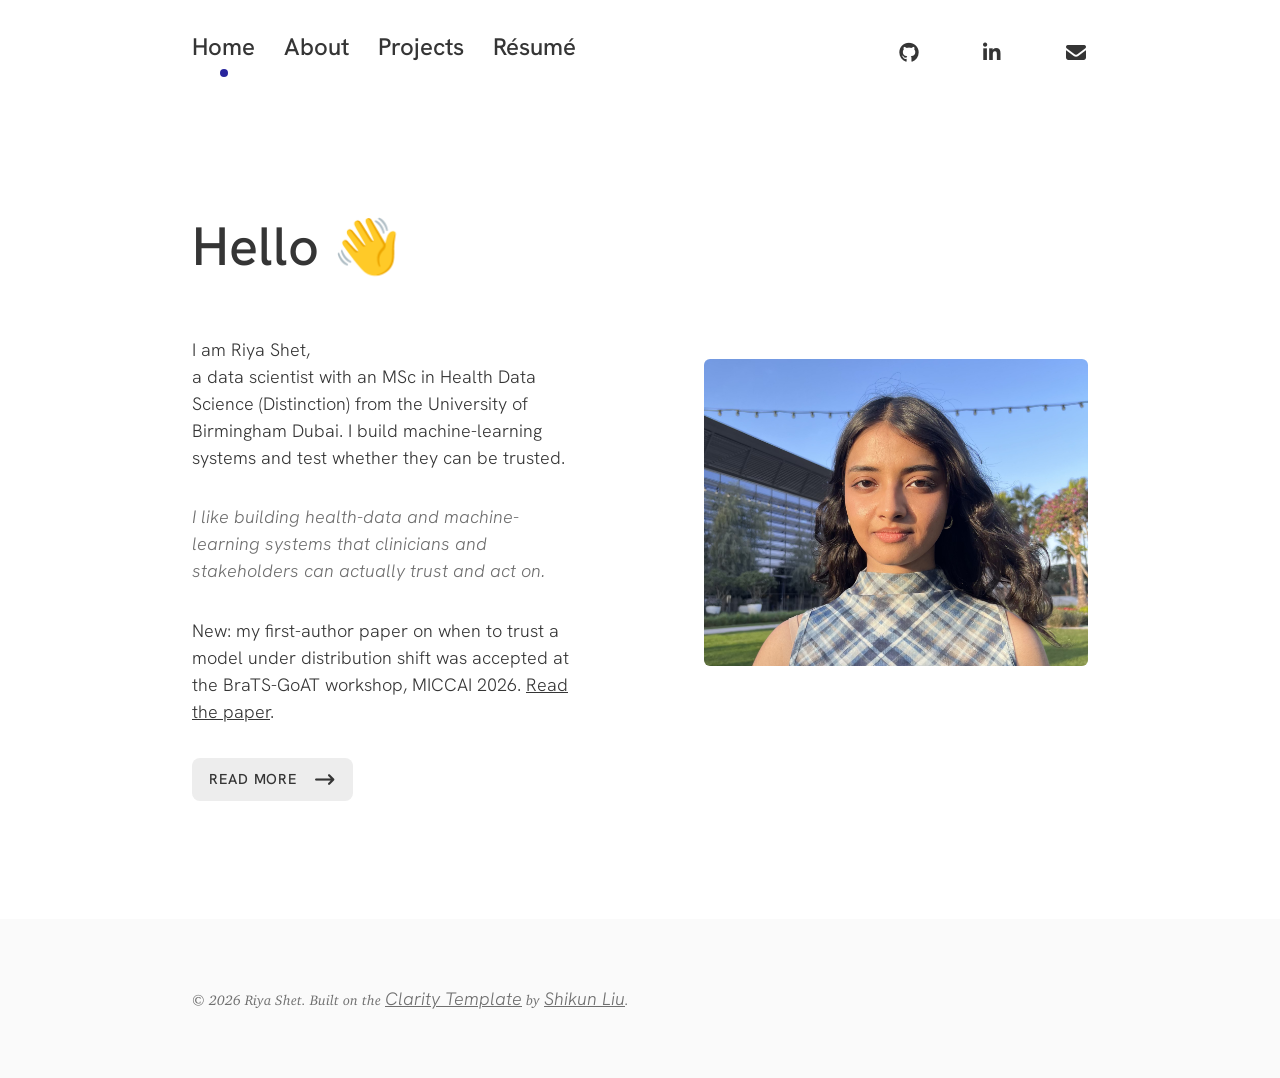
==== commit 13277e94: "Add MSc Distinction (77.35%), dissertation 78.8%; refresh CV PDF" ====
--- a/index.html
+++ b/index.html
@@ -39,8 +39,8 @@
                 <h1 class="title">Hello 👋</h1>
                 <p>
                     I am Riya Shet, <br>
-                    a data scientist with an MSc in Health Data Science from the University of
-                    Birmingham Dubai. I build machine-learning systems and test whether they can be trusted.
+                    a data scientist with an MSc in Health Data Science (Distinction) from the
+                    University of Birmingham Dubai. I build machine-learning systems and test whether they can be trusted.
                 </p>
                 <p>
                     <em>I like building health-data and machine-learning systems that clinicians
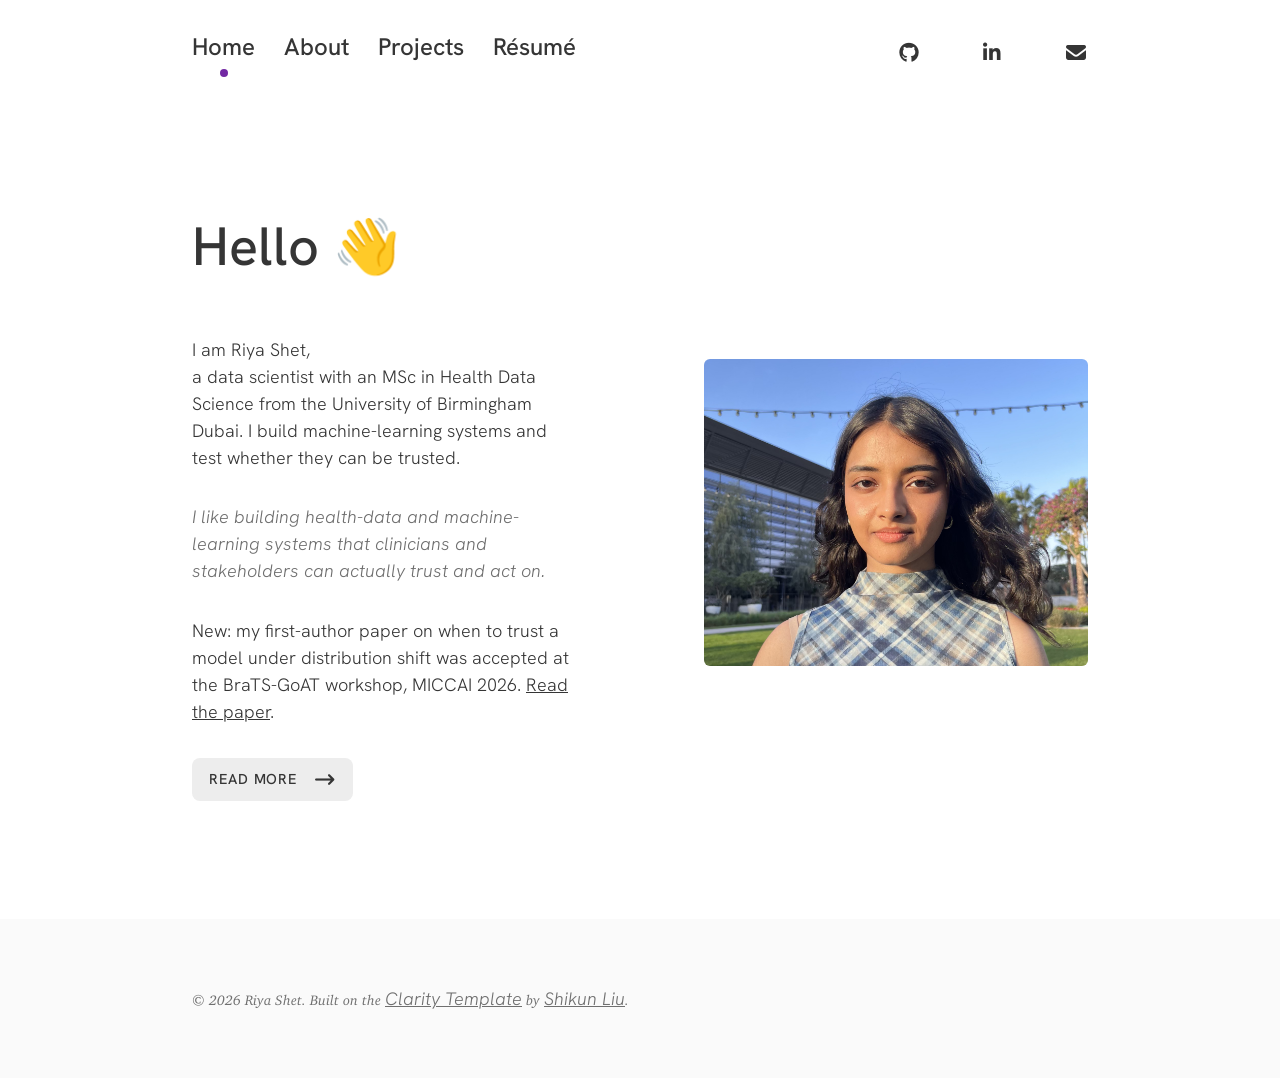
==== commit 4e2cfdd6: "Home: drop Distinction (kept on About)" ====
--- a/index.html
+++ b/index.html
@@ -39,8 +39,8 @@
                 <h1 class="title">Hello 👋</h1>
                 <p>
                     I am Riya Shet, <br>
-                    a data scientist with an MSc in Health Data Science (Distinction) from the
-                    University of Birmingham Dubai. I build machine-learning systems and test whether they can be trusted.
+                    a data scientist with an MSc in Health Data Science from the University of
+                    Birmingham Dubai. I build machine-learning systems and test whether they can be trusted.
                 </p>
                 <p>
                     <em>I like building health-data and machine-learning systems that clinicians
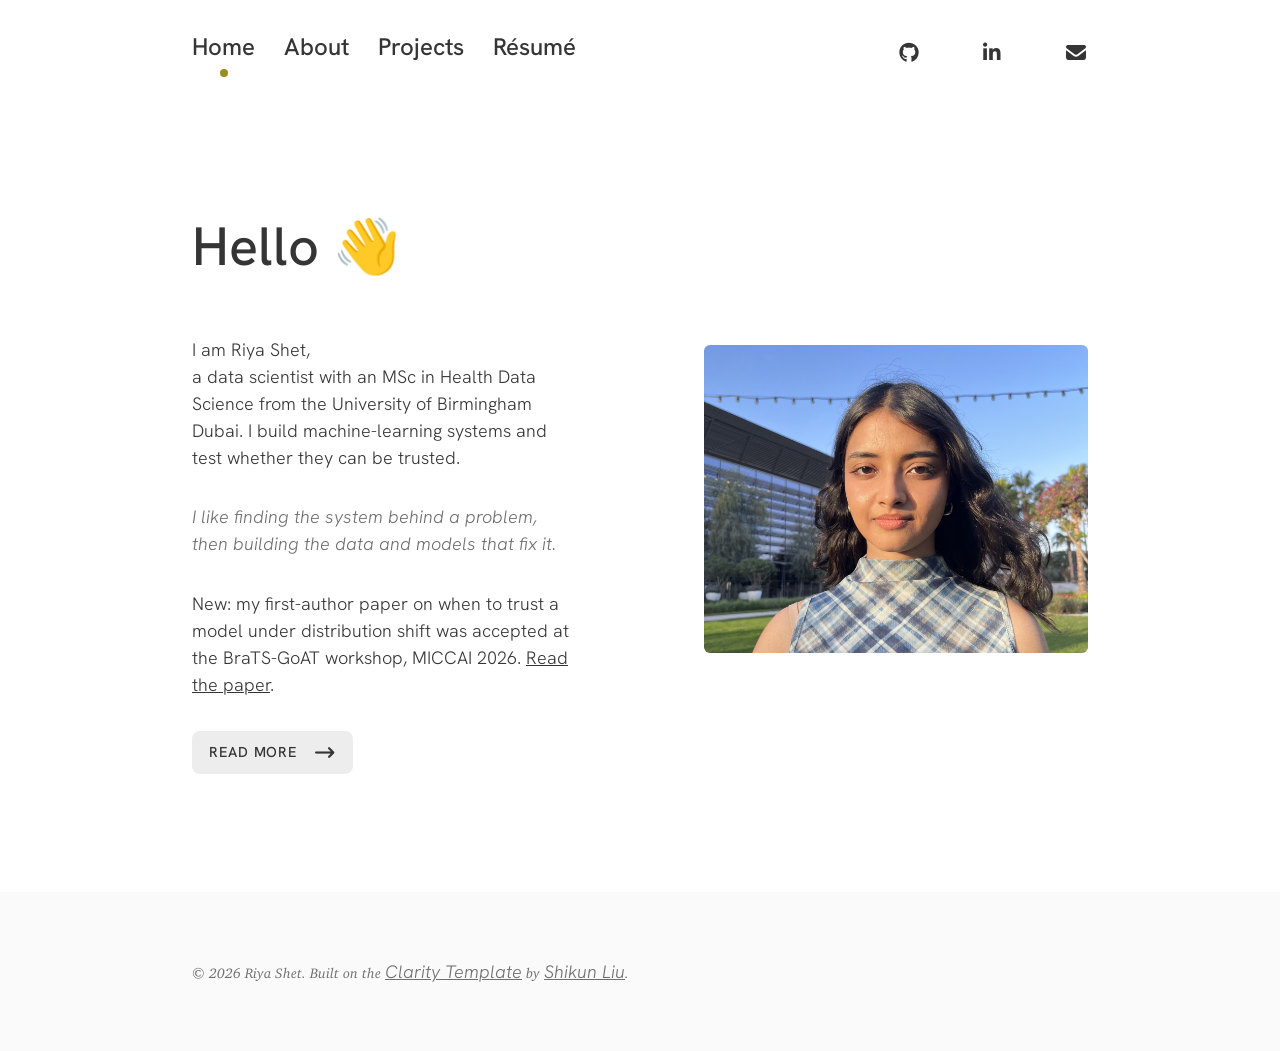
==== commit f7903d96: "Update home page" ====
--- a/index.html
+++ b/index.html
@@ -43,8 +43,8 @@
                     Birmingham Dubai. I build machine-learning systems and test whether they can be trusted.
                 </p>
                 <p>
-                    <em>I like building health-data and machine-learning systems that clinicians
-                    and stakeholders can actually trust and act on.</em>
+                    <em>I like finding the system behind a problem, then building the data and models that
+                    fix it.</em>
                 </p>
                 <p>
                     <strong>New:</strong> my first-author paper on when to trust a model under distribution
--- a/assets/custom.css
+++ b/assets/custom.css
@@ -158,8 +158,10 @@
 .about-row .body { flex: 1; max-width: 75ch; }
 .about-row .body p { margin-bottom: 16px; }
 .about-row .body h3 { font-weight: 600; color: var(--ink); margin-top: 6px; }
-.about-row .body ul { padding-left: 0; list-style: none; }
-.about-row .body ul li { margin-bottom: 16px; }
+.about-row .body ul { padding-left: 1.2em; list-style: disc; }
+.about-row .body ul li { margin-bottom: 16px; padding-left: 4px; }
+.about-row .body ul li::marker { color: var(--ink); }
+.about-row .body strong { font-weight: 600; color: var(--ink); }
 
 /* ===================== Projects gallery ===================== */
 .gallery {
